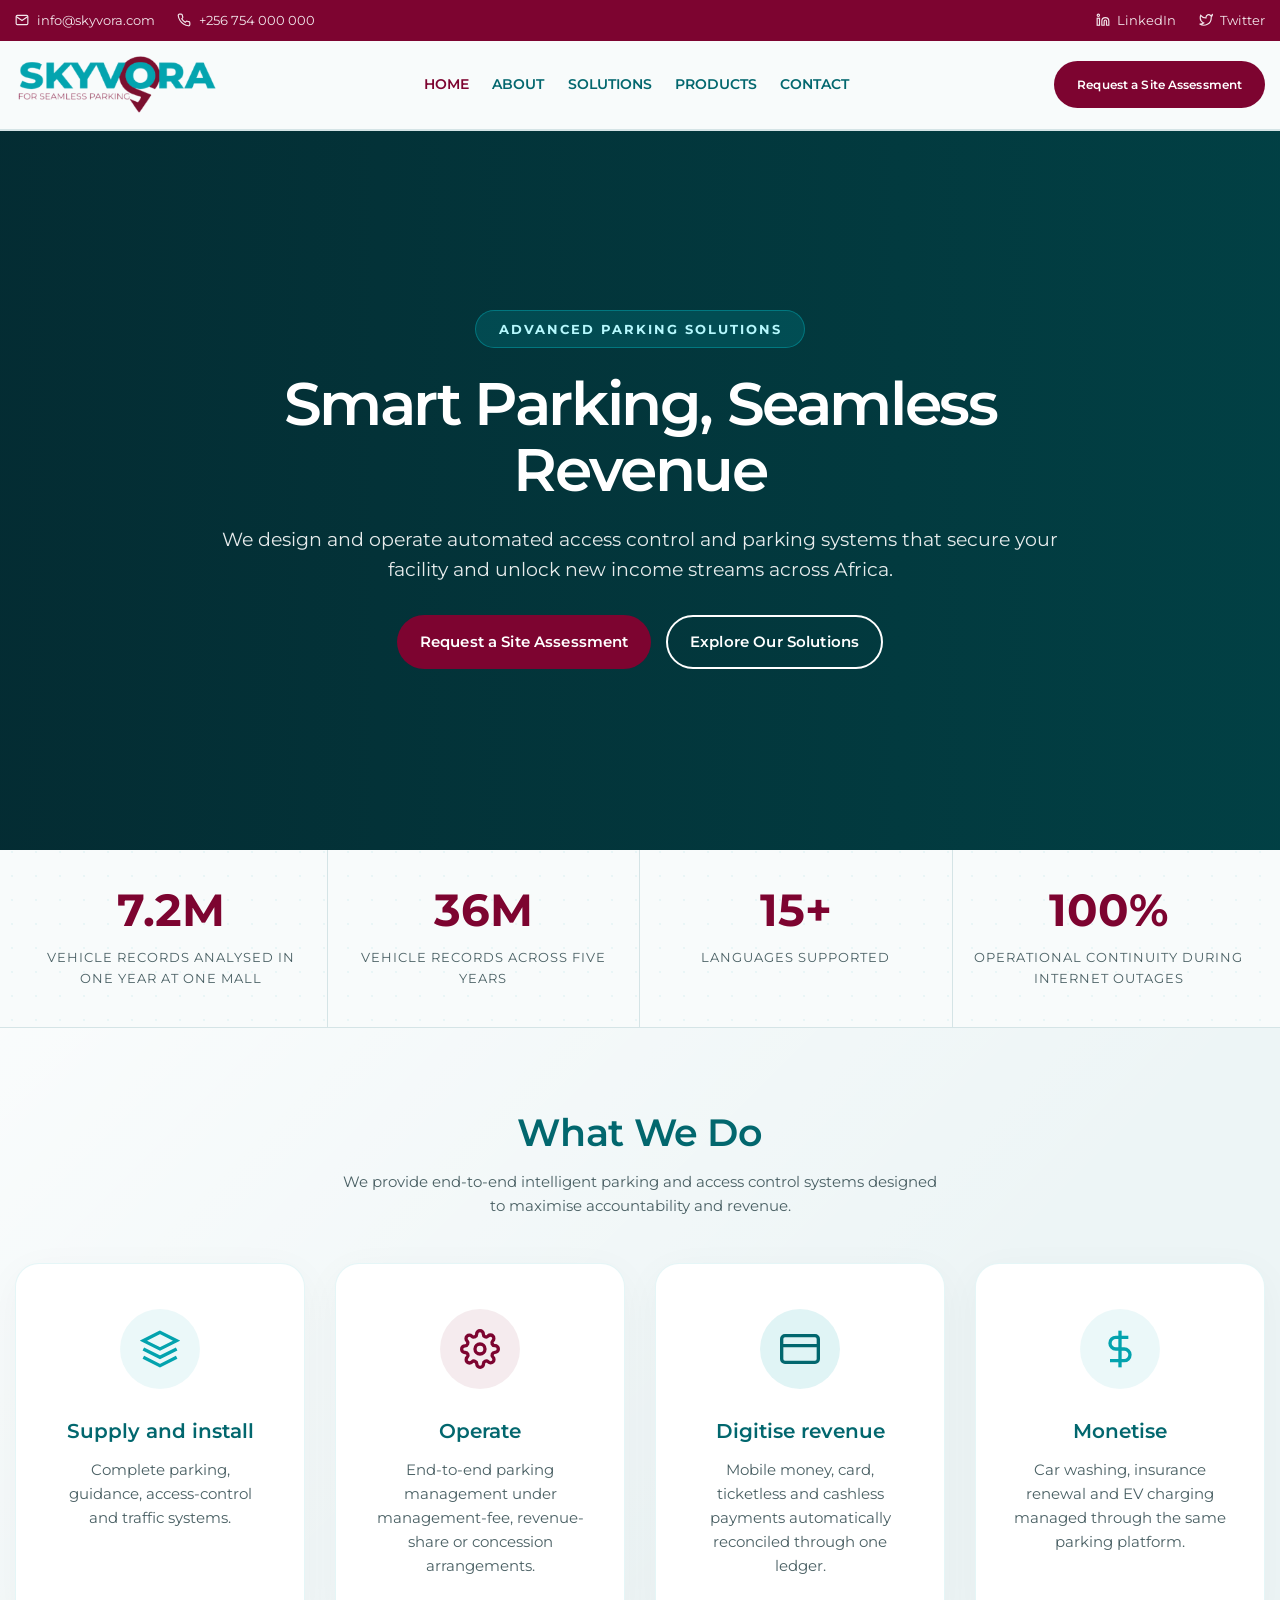
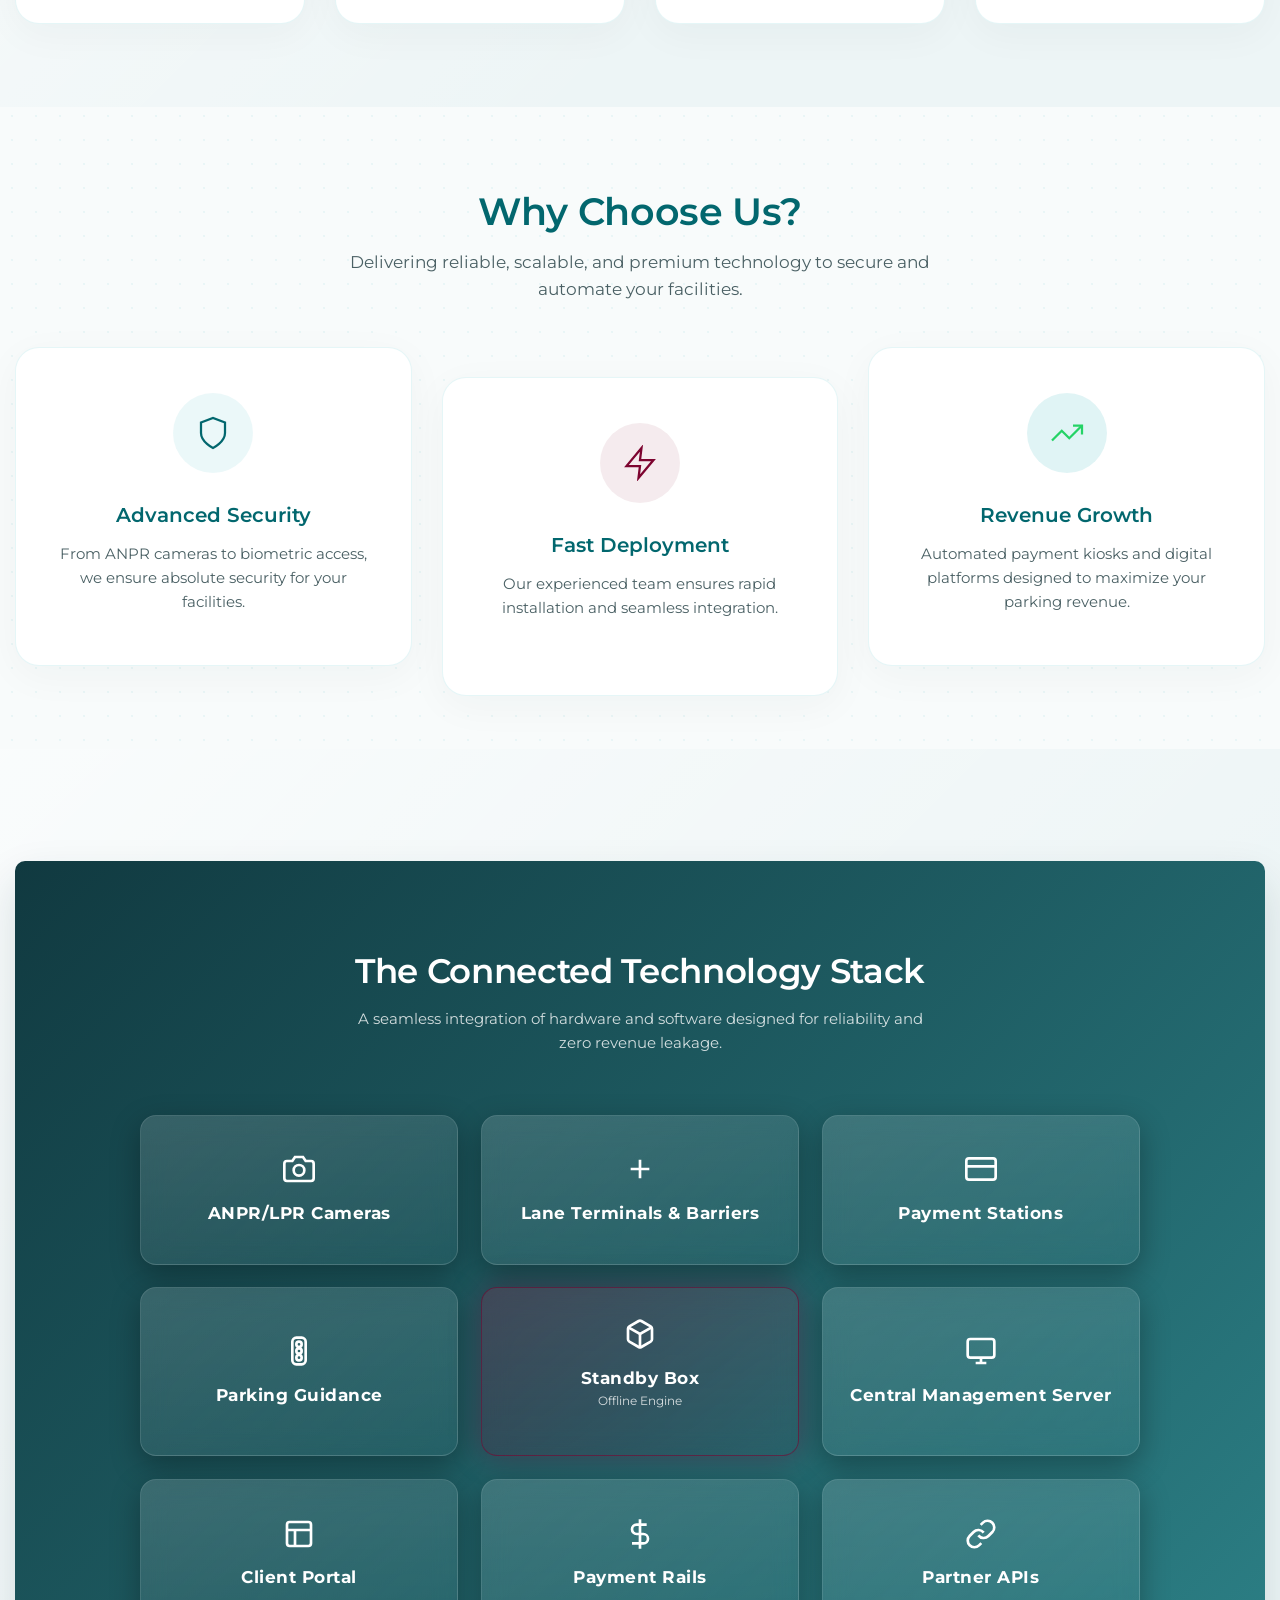
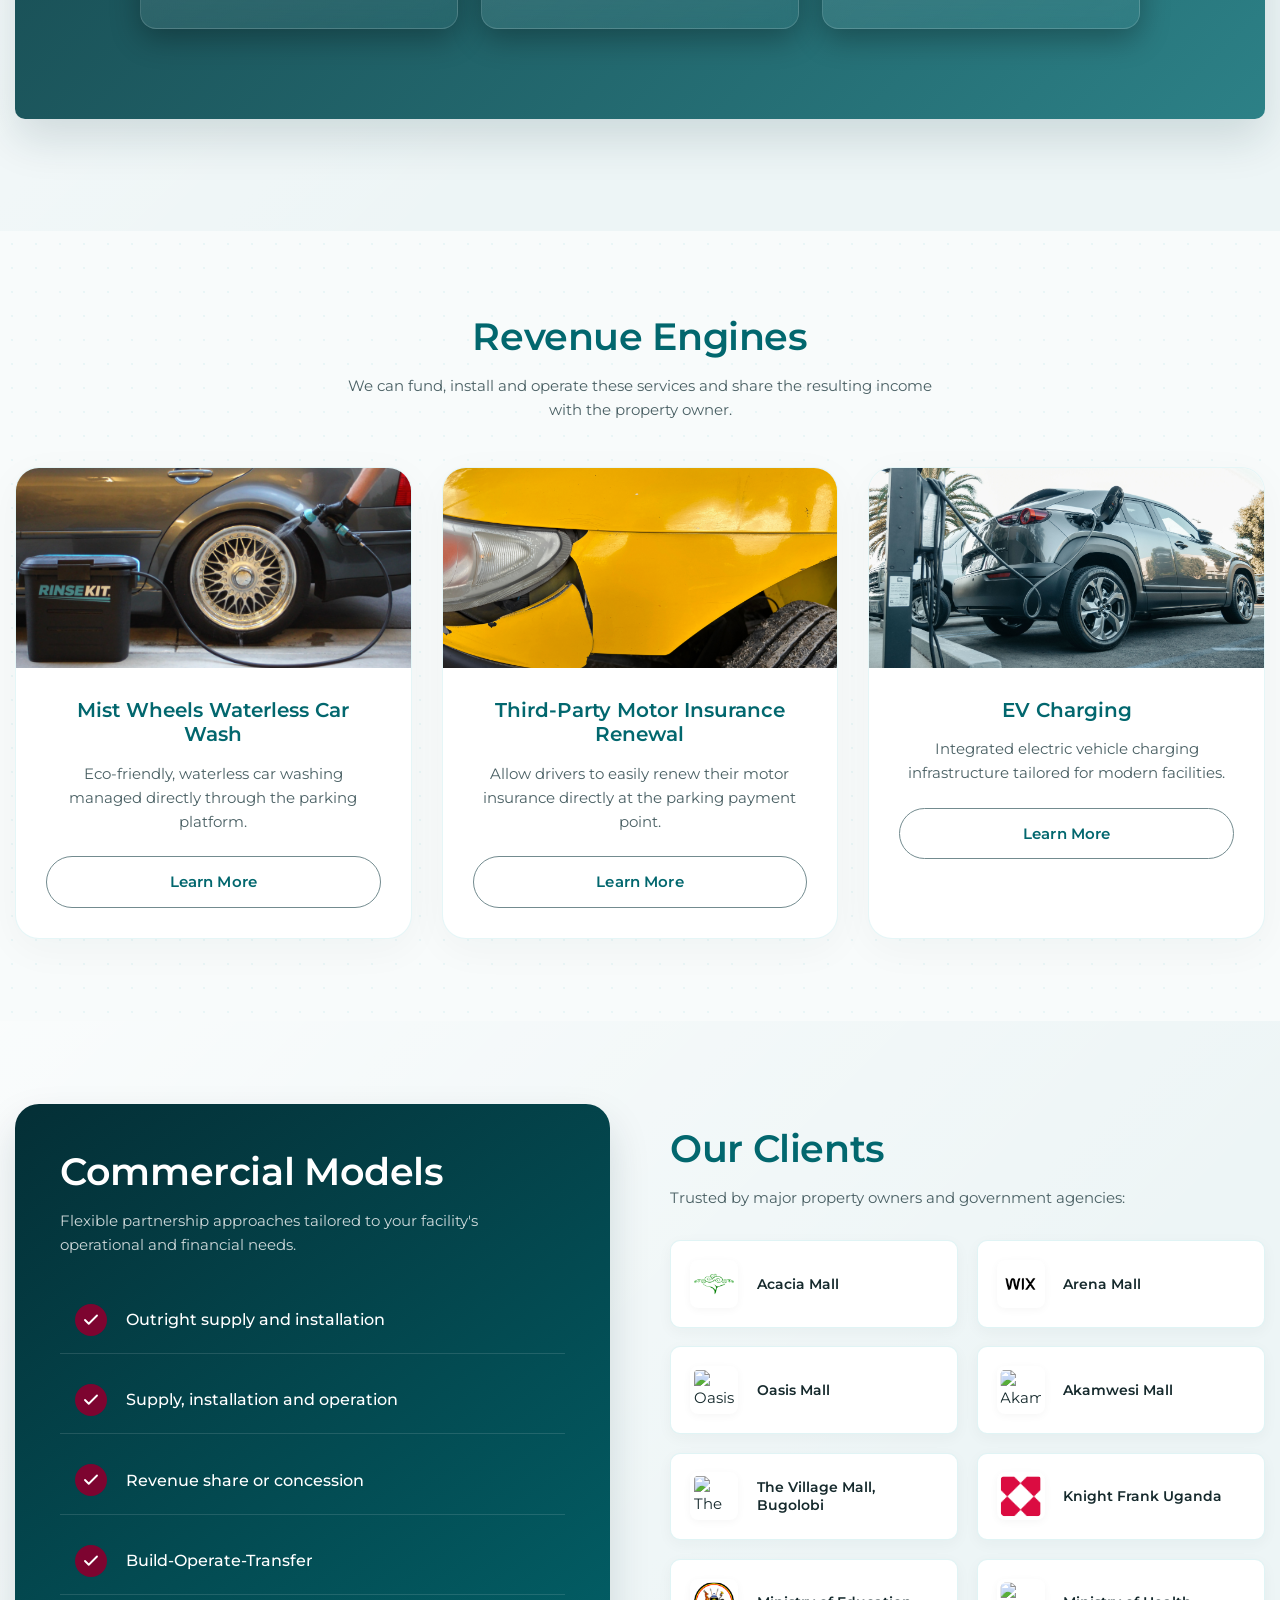
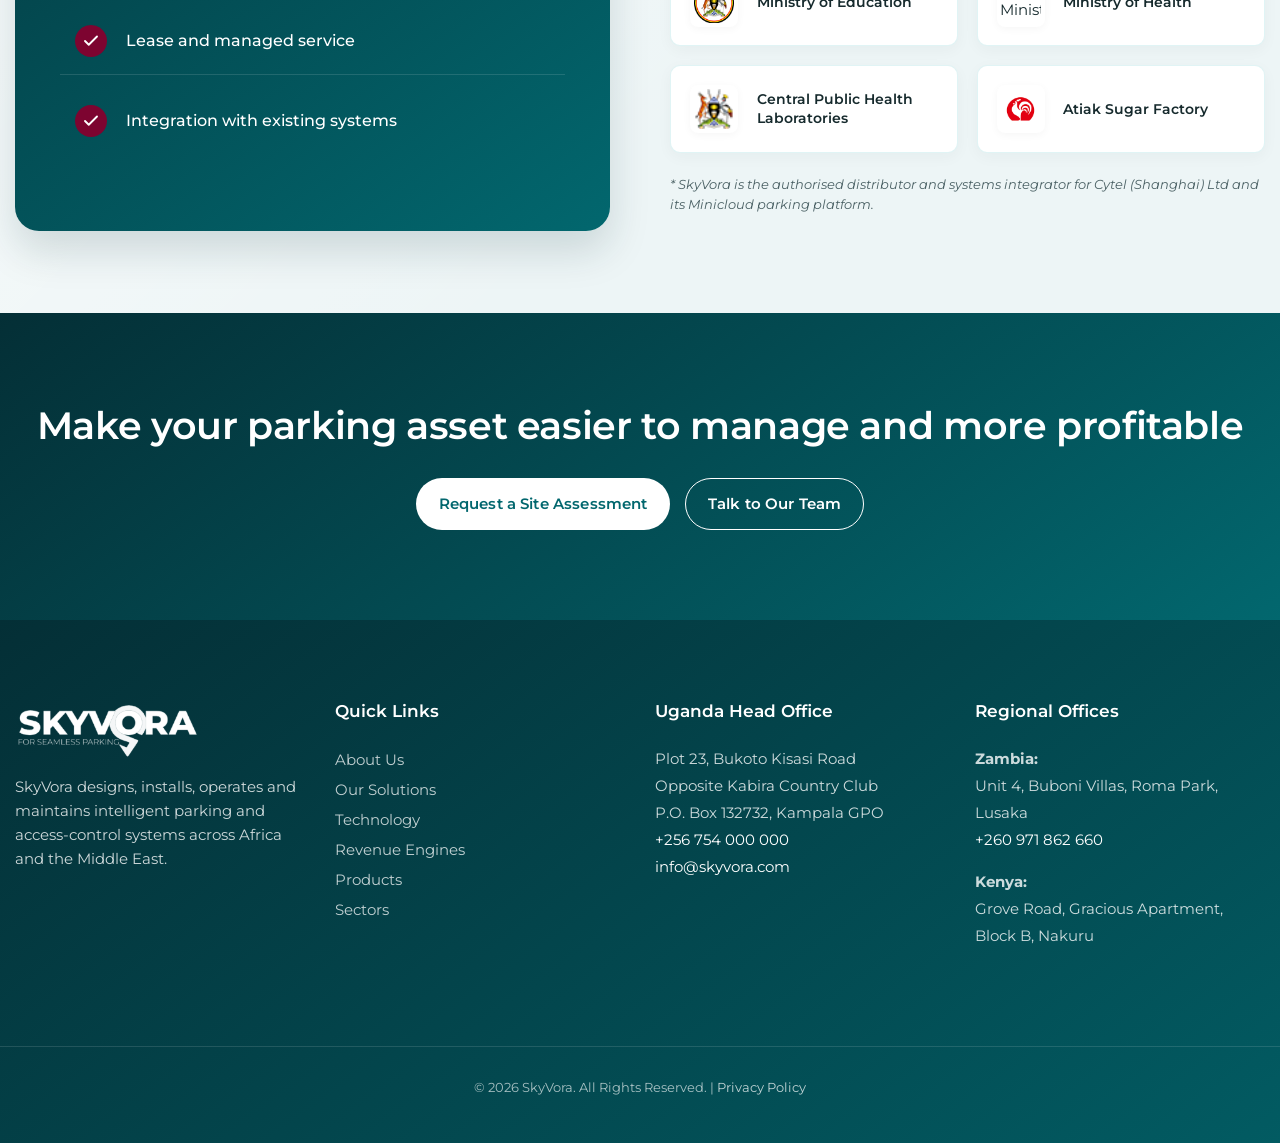
==== index.html @ 36e94102 "Update SkyVora logo and favicon with integrated pin design" ====
<!DOCTYPE html>
<html lang="en">
<head>
    <meta charset="UTF-8">
    <meta name="viewport" content="width=device-width, initial-scale=1.0">
    <title>SkyVora | Intelligent Parking Systems Africa</title>
    <meta name="description" content="Intelligent, AI-driven parking management built for local operating conditions. Ticketless entry, offline-resilient operations, and cashless payments.">
    <link rel="icon" type="image/png" href="assets/images/favicon.png?v=2">
    <link rel="icon" type="image/svg+xml" href="favicon.svg?v=2">
    <!-- Open Graph -->
    <meta property="og:title" content="SkyVora | Intelligent Parking Systems Africa">
    <meta property="og:description" content="Intelligent, AI-driven parking management built for local operating conditions. Ticketless entry, offline-resilient operations, and cashless payments.">
    <meta property="og:type" content="website">
    <meta property="og:url" content="https://www.skyvora.com/">
    
    <!-- Structured Data -->
    <script type="application/ld+json">
    {
      "@context": "https://schema.org",
      "@type": "Organization",
      "name": "SkyVora",
      "url": "https://www.skyvora.com/",
      "logo": "https://www.skyvora.com/assets/images/logo.png?v=2",
      "contactPoint": {
        "@type": "ContactPoint",
        "telephone": "+256-754-000-000",
        "contactType": "customer service"
      }
    }
    </script>
    <link rel="stylesheet" href="assets/css/styles.css?v=3.0">
    <style>
    /* Specific Page Styles will go here if needed */
    
.hero { position: relative; padding: 8rem 0; min-height: 80vh; display: flex; align-items: center; background-size: cover; background-position: center; }
.hero::before { content: ''; position: absolute; top:0; left:0; right:0; bottom:0; background: linear-gradient(90deg, rgba(4,47,54,0.94) 0%, rgba(2,103,110,0.62) 100%); z-index: 1; }
.hero-content { position: relative; z-index: 2; color: white; max-width: 900px; margin: 0 auto; text-align: center; }
.hero-content h1 { color: white; margin-bottom: 1.5rem; font-size: clamp(2.5rem, 5vw, 4rem); line-height: 1.1; }
.hero-content p { font-size: 1.25rem; margin-bottom: 2rem; color: rgba(255,255,255,0.9); }
.hero-labels { display: flex; flex-wrap: wrap; justify-content: center; gap: 1.5rem 2.5rem; margin-bottom: 3rem; max-width: 900px; margin-left: auto; margin-right: auto; }
.hero-label { font-size: 1.05rem; font-weight: 500; display: inline-flex; align-items: center; gap: 0.75rem; color: rgba(255,255,255,0.95); }
.hero-label svg { width: 18px; height: 18px; color: #5ef2fc; flex-shrink: 0; }
.hero-buttons { display: flex; justify-content: center; gap: 1rem; flex-wrap: wrap; }
.hero-kicker { display: inline-block; padding: 0.5rem 1.5rem; background: rgba(3,163,174,0.2); border: 1px solid rgba(3,163,174,0.5); border-radius: 50px; color: #b5f8fd; font-weight: 700; letter-spacing: 2px; text-transform: uppercase; margin-bottom: 1.5rem; font-size: 0.875rem; }
.btn-outline-white { border: 2px solid white; color: white; }
.btn-outline-white:hover { background: white; color: var(--color-primary); }

.stat-card { text-align: center; padding: 2.5rem 1rem; border-right: 1px solid var(--color-border); }
.stat-card:last-child { border-right: none; }
.stat-num { font-size: clamp(2rem, 4vw, 3rem); font-weight: 700; color: var(--color-accent); line-height: 1; margin-bottom: 1rem; }
.stat-label { font-size: 0.875rem; text-transform: uppercase; letter-spacing: 1px; color: var(--color-text-light); }
@media (max-width: 1023px) {
    .stat-card:nth-child(2) { border-right: none; }
    .stat-card:nth-child(1), .stat-card:nth-child(2) { border-bottom: 1px solid var(--color-border); }
}
@media (max-width: 767px) {
    .stat-card { border-right: none !important; border-bottom: 1px solid var(--color-border); }
    .stat-card:last-child { border-bottom: none; }
}

.feature-card { padding: 3rem 2.5rem; background: white; border-radius: 24px; box-shadow: 0 10px 40px rgba(4,47,54,0.04); border: 1px solid rgba(3,163,174,0.1); transition: all 0.4s cubic-bezier(0.165, 0.84, 0.44, 1); height: 100%; display: flex; flex-direction: column; align-items: center; text-align: center; }
.feature-card:hover { transform: translateY(-8px); box-shadow: 0 20px 40px rgba(4,47,54,0.09); border-color: rgba(3,163,174,0.35); }
.feature-card .card-icon { width: 80px; height: 80px; border-radius: 50%; display: flex; align-items: center; justify-content: center; margin-bottom: 2rem; background: rgba(3,163,174,0.08); color: var(--color-brand); transition: var(--transition); }
.feature-card:hover .card-icon { transform: scale(1.1); }
.feature-card:nth-child(2) .card-icon { background: rgba(125, 4, 48, 0.08); color: var(--color-accent); }
.feature-card:nth-child(3) .card-icon { background: rgba(3, 163, 174, 0.12); color: var(--color-primary); }
.feature-card h3 { margin-bottom: 1rem; font-size: 1.35rem; color: var(--color-primary); }
.feature-card p { flex-grow: 1; margin-bottom: 0; color: var(--color-text-light); line-height: 1.6; }

.list-check { list-style: none; padding: 0; display: grid; gap: 1rem; }
@media (min-width: 768px) { .list-check { grid-template-columns: 1fr 1fr; } }
.list-check li { display: flex; align-items: flex-start; gap: 0.75rem; }
.list-check li::before { content: '✓'; color: white; background: var(--color-accent); width: 24px; height: 24px; border-radius: 50%; display: inline-flex; align-items: center; justify-content: center; font-size: 0.875rem; font-weight: bold; flex-shrink: 0; margin-top: 2px; }

.tech-diagram { background: url('assets/images/hero_new.jpg') center/cover fixed no-repeat; color: white; padding: 6rem 2rem; border-radius: var(--radius); margin: 2rem 0; text-align: center; box-shadow: var(--shadow-hover); position: relative; overflow: hidden; }
.tech-diagram::before { content: ''; position: absolute; inset: 0; background: linear-gradient(135deg, rgba(4, 47, 54, 0.95) 0%, rgba(2, 103, 110, 0.82) 100%); z-index: 0; }
.tech-diagram > * { position: relative; z-index: 1; }
.tech-diagram h2 { color: white; margin-bottom: 1rem; font-size: 2.25rem; }
.tech-grid { display: grid; grid-template-columns: repeat(auto-fit, minmax(260px, 1fr)); gap: 1.5rem; margin: 4rem auto 0; max-width: 1000px; }
@media (min-width: 900px) { .tech-grid { grid-template-columns: repeat(3, 1fr); } }
.tech-node { background: linear-gradient(145deg, rgba(255,255,255,0.1), rgba(255,255,255,0.03)); padding: 2rem 1.5rem; border-radius: 16px; border: 1px solid rgba(255,255,255,0.15); backdrop-filter: blur(12px); box-shadow: 0 10px 30px rgba(0,0,0,0.3); transition: all 0.4s cubic-bezier(0.165, 0.84, 0.44, 1); display: flex; flex-direction: column; align-items: center; justify-content: center; min-height: 150px; color: white; position: relative; overflow: hidden; }
.tech-node::after { content: ''; position: absolute; top: 0; left: 0; width: 100%; height: 100%; background: linear-gradient(180deg, rgba(255,255,255,0.05) 0%, transparent 100%); pointer-events: none; }
.tech-node > div { color: white !important; margin-bottom: 1rem; }
.tech-node strong { font-size: 1.1rem; letter-spacing: 0.5px; }
.tech-node:hover { background: linear-gradient(145deg, rgba(255,255,255,0.15), rgba(255,255,255,0.05)); border-color: rgba(255,255,255,0.3); transform: translateY(-8px); box-shadow: 0 20px 40px rgba(0,0,0,0.4); }

.client-list { display: grid; grid-template-columns: 1fr; gap: 1rem; list-style: none; padding: 0; color: var(--color-text-light); }
@media (min-width: 640px) { .client-list { grid-template-columns: 1fr 1fr; } }
.client-list li { padding: 0.75rem 1rem; background: var(--color-bg-light); border-radius: var(--radius); border-left: 3px solid var(--color-border); }
.client-list li:hover { border-left-color: var(--color-accent); background: white; box-shadow: var(--shadow); }

    </style>
</head>
<body>
    <a href="#main-content" class="skip-link">Skip to main content</a>
    
    <!-- Top Bar -->
    <div class="top-bar">
        <div class="container top-bar-inner">
            <div class="top-bar-left">
                <a href="mailto:info@skyvora.com" style="display:inline-flex; align-items:center; gap:0.5rem;"><svg width="14" height="14" viewBox="0 0 24 24" fill="none" stroke="currentColor" stroke-width="2"><path d="M4 4h16c1.1 0 2 .9 2 2v12c0 1.1-.9 2-2 2H4c-1.1 0-2-.9-2-2V6c0-1.1.9-2 2-2z"></path><polyline points="22,6 12,13 2,6"></polyline></svg> info@skyvora.com</a>
                <a href="tel:+256754000000" style="display:inline-flex; align-items:center; gap:0.5rem;"><svg width="14" height="14" viewBox="0 0 24 24" fill="none" stroke="currentColor" stroke-width="2"><path d="M22 16.92v3a2 2 0 0 1-2.18 2 19.79 19.79 0 0 1-8.63-3.07 19.5 19.5 0 0 1-6-6 19.79 19.79 0 0 1-3.07-8.67A2 2 0 0 1 4.11 2h3a2 2 0 0 1 2 1.72 12.84 12.84 0 0 0 .7 2.81 2 2 0 0 1-.45 2.11L8.09 9.91a16 16 0 0 0 6 6l1.27-1.27a2 2 0 0 1 2.11-.45 12.84 12.84 0 0 0 2.81.7A2 2 0 0 1 22 16.92z"></path></svg> +256 754 000 000</a>
            </div>
            <div class="top-bar-right">
                <a href="#" aria-label="LinkedIn" style="display:inline-flex; align-items:center; gap:0.5rem;"><svg width="14" height="14" viewBox="0 0 24 24" fill="none" stroke="currentColor" stroke-width="2"><path d="M16 8a6 6 0 0 1 6 6v7h-4v-7a2 2 0 0 0-2-2 2 2 0 0 0-2 2v7h-4v-7a6 6 0 0 1 6-6z"></path><rect x="2" y="9" width="4" height="12"></rect><circle cx="4" cy="4" r="2"></circle></svg> LinkedIn</a>
                <a href="#" aria-label="Twitter" style="display:inline-flex; align-items:center; gap:0.5rem;"><svg width="14" height="14" viewBox="0 0 24 24" fill="none" stroke="currentColor" stroke-width="2"><path d="M23 3a10.9 10.9 0 0 1-3.14 1.53 4.48 4.48 0 0 0-7.86 3v1A10.66 10.66 0 0 1 3 4s-4 9 5 13a11.64 11.64 0 0 1-7 2c9 5 20 0 20-11.5a4.5 4.5 0 0 0-.08-.83A7.72 7.72 0 0 0 23 3z"></path></svg> Twitter</a>
            </div>
        </div>
    </div>

    <!-- Main Header -->
    <header class="main-header" id="header">
        <div class="container header-inner">
            <a href="index.html" class="logo-wrap" aria-label="SkyVora Home">
                <img src="assets/images/logo.png?v=2" alt="SkyVora Logo" class="header-logo">
            </a>
            
            <button class="hamburger" id="mobile-menu-btn" aria-expanded="false" aria-controls="main-nav" aria-label="Toggle navigation">
                <span></span>
                <span></span>
                <span></span>
            </button>

            <nav class="main-nav" id="main-nav">
                <ul>
                    <li><a href="index.html" class="active">Home</a></li>
                    <li><a href="about.html" class="">About</a></li>
                    <li class="has-dropdown">
                        <a href="solutions.html" class="">Solutions</a>
                        <ul class="dropdown">
                            <li><a href="technology.html" class="">Technology</a></li>
                            <li><a href="revenue-engines.html" class="">Revenue Engines</a></li>
                            <li><a href="sectors.html" class="">Sectors</a></li>
                        </ul>
                    </li>
                    <li><a href="products.html" class="">Products</a></li>
                    <li><a href="contact.html" class="">Contact</a></li>
                </ul>
            </nav>
            <div class="header-action">
                <a href="contact.html" class="btn btn-primary">Request a Site Assessment</a>
            </div>
        </div>
    </header>

    <main id="main-content">

    <!-- Hero Section -->
    <section class="hero" style="background-color: black;">
        <div class="video-background">
            <iframe src="https://www.youtube.com/embed/Q0pPDqfedbs?autoplay=1&mute=1&loop=1&playlist=Q0pPDqfedbs&controls=0&showinfo=0&autohide=1" frameborder="0" allow="autoplay; fullscreen" allowfullscreen></iframe>
        </div>
        <div class="container hero-content">
            <span class="hero-kicker">Advanced Parking Solutions</span>
            <h1>Smart Parking, Seamless Revenue</h1>
            <p>We design and operate automated access control and parking systems that secure your facility and unlock new income streams across Africa.</p>

            <div class="hero-buttons">
                <a href="contact.html" class="btn btn-primary">Request a Site Assessment</a>
                <a href="solutions.html" class="btn btn-outline-white">Explore Our Solutions</a>
            </div>
        </div>
    </section>

    <!-- Performance Figures -->
    <section class="section border-bottom" style="border-bottom: 1px solid var(--color-border); padding: 0;">
        <div class="container">
            <div class="grid grid-4" style="gap: 0;">
                <div class="stat-card reveal-on-scroll delay-100">
                    <div class="stat-num" data-count="7.2" data-suffix="M">0</div>
                    <div class="stat-label">Vehicle records analysed in one year at one mall</div>
                </div>
                <div class="stat-card reveal-on-scroll delay-200">
                    <div class="stat-num" data-count="36" data-suffix="M">0</div>
                    <div class="stat-label">Vehicle records across five years</div>
                </div>
                <div class="stat-card reveal-on-scroll delay-300">
                    <div class="stat-num" data-count="15" data-suffix="+">0</div>
                    <div class="stat-label">Languages Supported</div>
                </div>
                <div class="stat-card reveal-on-scroll delay-400">
                    <div class="stat-num" data-count="100" data-suffix="%">0</div>
                    <div class="stat-label">Operational continuity during internet outages</div>
                </div>
            </div>
        </div>
    </section>

    <!-- What We Do -->
    <section class="section bg-light">
        <div class="container">
            <div class="reveal-on-scroll" style="text-align: center; margin-bottom: 3rem;">
                <h2>What We Do</h2>
                <p style="max-width: 600px; margin: 0 auto; color: var(--color-text-light);">We provide end-to-end intelligent parking and access control systems designed to maximise accountability and revenue.</p>
            </div>
            <div class="grid grid-4">
                <div class="feature-card reveal-on-scroll delay-100">
                    <div class="card-icon">
                        <svg width="40" height="40" viewBox="0 0 24 24" fill="none" stroke="currentColor" stroke-width="2"><path d="M12 2L2 7l10 5 10-5-10-5zM2 17l10 5 10-5M2 12l10 5 10-5"/></svg>
                    </div>
                    <h3>Supply and install</h3>
                    <p>Complete parking, guidance, access-control and traffic systems.</p>
                </div>
                <div class="feature-card reveal-on-scroll delay-200">
                    <div class="card-icon">
                        <svg width="40" height="40" viewBox="0 0 24 24" fill="none" stroke="currentColor" stroke-width="2"><circle cx="12" cy="12" r="3"></circle><path d="M19.4 15a1.65 1.65 0 0 0 .33 1.82l.06.06a2 2 0 0 1 0 2.83 2 2 0 0 1-2.83 0l-.06-.06a1.65 1.65 0 0 0-1.82-.33 1.65 1.65 0 0 0-1 1.51V21a2 2 0 0 1-2 2 2 2 0 0 1-2-2v-.09A1.65 1.65 0 0 0 9 19.4a1.65 1.65 0 0 0-1.82.33l-.06.06a2 2 0 0 1-2.83 0 2 2 0 0 1 0-2.83l.06-.06a1.65 1.65 0 0 0 .33-1.82 1.65 1.65 0 0 0-1.51-1H3a2 2 0 0 1-2-2 2 2 0 0 1 2-2h.09A1.65 1.65 0 0 0 4.6 9a1.65 1.65 0 0 0-.33-1.82l-.06-.06a2 2 0 0 1 0-2.83 2 2 0 0 1 2.83 0l.06.06a1.65 1.65 0 0 0 1.82.33H9a1.65 1.65 0 0 0 1-1.51V3a2 2 0 0 1 2-2 2 2 0 0 1 2 2v.09a1.65 1.65 0 0 0 1 1.51 1.65 1.65 0 0 0 1.82-.33l.06-.06a2 2 0 0 1 2.83 0 2 2 0 0 1 0 2.83l-.06.06a1.65 1.65 0 0 0-.33 1.82V9a1.65 1.65 0 0 0 1.51 1H21a2 2 0 0 1 2 2 2 2 0 0 1-2 2h-.09a1.65 1.65 0 0 0-1.51 1z"></path></svg>
                    </div>
                    <h3>Operate</h3>
                    <p>End-to-end parking management under management-fee, revenue-share or concession arrangements.</p>
                </div>
                <div class="feature-card reveal-on-scroll delay-300">
                    <div class="card-icon">
                        <svg width="40" height="40" viewBox="0 0 24 24" fill="none" stroke="currentColor" stroke-width="2"><rect x="1" y="4" width="22" height="16" rx="2" ry="2"></rect><line x1="1" y1="10" x2="23" y2="10"></line></svg>
                    </div>
                    <h3>Digitise revenue</h3>
                    <p>Mobile money, card, ticketless and cashless payments automatically reconciled through one ledger.</p>
                </div>
                <div class="feature-card reveal-on-scroll delay-400">
                    <div class="card-icon">
                        <svg width="40" height="40" viewBox="0 0 24 24" fill="none" stroke="currentColor" stroke-width="2"><line x1="12" y1="1" x2="12" y2="23"></line><path d="M17 5H9.5a3.5 3.5 0 0 0 0 7h5a3.5 3.5 0 0 1 0 7H6"></path></svg>
                    </div>
                    <h3>Monetise</h3>
                    <p>Car washing, insurance renewal and EV charging managed through the same parking platform.</p>
                </div>
            </div>
        </div>
    </section>

    <!-- Why Choose Us -->
    <section class="section">
        <div class="container">
            <div class="reveal-on-scroll" style="text-align: center; margin-bottom: 3rem;">
                <h2 style="font-size: 2.5rem; margin-bottom: 1rem;">Why Choose Us?</h2>
                <p style="font-size: 1.1rem; color: var(--color-text-light); max-width: 600px; margin: 0 auto;">Delivering reliable, scalable, and premium technology to secure and automate your facilities.</p>
            </div>
            <div class="grid grid-3">
                <div class="feature-card reveal-on-scroll delay-100">
                    <div class="card-icon">
                        <svg width="36" height="36" viewBox="0 0 24 24" fill="none" stroke="var(--color-primary)" stroke-width="1.5"><path d="M12 22s8-4 8-10V5l-8-3-8 3v7c0 6 8 10 8 10z"></path></svg>
                    </div>
                    <h3>Advanced Security</h3>
                    <p>From ANPR cameras to biometric access, we ensure absolute security for your facilities.</p>
                </div>
                <div class="feature-card reveal-on-scroll delay-200" style="margin-top: 2rem;">
                    <div class="card-icon">
                        <svg width="36" height="36" viewBox="0 0 24 24" fill="none" stroke="var(--color-accent)" stroke-width="1.5"><polygon points="13 2 3 14 12 14 11 22 21 10 12 10 13 2"></polygon></svg>
                    </div>
                    <h3>Fast Deployment</h3>
                    <p>Our experienced team ensures rapid installation and seamless integration.</p>
                </div>
                <div class="feature-card reveal-on-scroll delay-300">
                    <div class="card-icon">
                        <svg width="36" height="36" viewBox="0 0 24 24" fill="none" stroke="#25D366" stroke-width="1.5"><polyline points="22 7 13.5 15.5 8.5 10.5 2 17"></polyline><polyline points="16 7 22 7 22 13"></polyline></svg>
                    </div>
                    <h3>Revenue Growth</h3>
                    <p>Automated payment kiosks and digital platforms designed to maximize your parking revenue.</p>
                </div>
            </div>
        </div>
    </section>

    <!-- Technology Diagram -->
    <section class="section bg-light">
        <div class="container">
            <div class="tech-diagram">
                <h2>The Connected Technology Stack</h2>
                <p style="color: rgba(255,255,255,0.8); max-width: 600px; margin: 0 auto;">A seamless integration of hardware and software designed for reliability and zero revenue leakage.</p>
                
                <div class="tech-grid">
                    <div class="tech-node">
                        <div style="margin-bottom: 0.5rem; color: var(--color-tech);">
                            <svg width="32" height="32" viewBox="0 0 24 24" fill="none" stroke="currentColor" stroke-width="2"><path d="M23 19a2 2 0 0 1-2 2H3a2 2 0 0 1-2-2V8a2 2 0 0 1 2-2h4l2-3h6l2 3h4a2 2 0 0 1 2 2z"></path><circle cx="12" cy="13" r="4"></circle></svg>
                        </div>
                        <strong>ANPR/LPR Cameras</strong>
                    </div>
                    <div class="tech-node">
                        <div style="margin-bottom: 0.5rem; color: var(--color-tech);">
                            <svg width="32" height="32" viewBox="0 0 24 24" fill="none" stroke="currentColor" stroke-width="2"><line x1="5" y1="12" x2="19" y2="12"></line><line x1="12" y1="5" x2="12" y2="19"></line></svg>
                        </div>
                        <strong>Lane Terminals & Barriers</strong>
                    </div>
                    <div class="tech-node">
                        <div style="margin-bottom: 0.5rem; color: var(--color-tech);">
                            <svg width="32" height="32" viewBox="0 0 24 24" fill="none" stroke="currentColor" stroke-width="2"><rect x="1" y="4" width="22" height="16" rx="2" ry="2"></rect><line x1="1" y1="10" x2="23" y2="10"></line></svg>
                        </div>
                        <strong>Payment Stations</strong>
                    </div>
                    <div class="tech-node">
                        <div style="margin-bottom: 0.5rem; color: var(--color-tech);">
                            <svg width="32" height="32" viewBox="0 0 24 24" fill="none" stroke="currentColor" stroke-width="2"><rect x="7" y="2" width="10" height="20" rx="3"></rect><circle cx="12" cy="7" r="2"></circle><circle cx="12" cy="12" r="2"></circle><circle cx="12" cy="17" r="2"></circle></svg>
                        </div>
                        <strong>Parking Guidance</strong>
                    </div>
                    <div class="tech-node" style="border-color: rgba(125, 4, 48, 0.55); background: linear-gradient(145deg, rgba(125, 4, 48, 0.28), rgba(125, 4, 48, 0.06)); box-shadow: 0 0 30px rgba(125, 4, 48, 0.35);">
                        <div style="margin-bottom: 0.5rem; color: var(--color-accent);">
                            <svg width="32" height="32" viewBox="0 0 24 24" fill="none" stroke="currentColor" stroke-width="2"><path d="M21 16V8a2 2 0 0 0-1-1.73l-7-4a2 2 0 0 0-2 0l-7 4A2 2 0 0 0 3 8v8a2 2 0 0 0 1 1.73l7 4a2 2 0 0 0 2 0l7-4A2 2 0 0 0 21 16z"></path><polyline points="3.27 6.96 12 12.01 20.73 6.96"></polyline><line x1="12" y1="22.08" x2="12" y2="12"></line></svg>
                        </div>
                        <strong>Standby Box</strong>
                        <div style="font-size: 0.8rem; opacity: 0.8;">Offline Engine</div>
                    </div>
                    <div class="tech-node">
                        <div style="margin-bottom: 0.5rem; color: var(--color-tech);">
                            <svg width="32" height="32" viewBox="0 0 24 24" fill="none" stroke="currentColor" stroke-width="2"><rect x="2" y="3" width="20" height="14" rx="2" ry="2"></rect><line x1="8" y1="21" x2="16" y2="21"></line><line x1="12" y1="17" x2="12" y2="21"></line></svg>
                        </div>
                        <strong>Central Management Server</strong>
                    </div>
                    <div class="tech-node">
                        <div style="margin-bottom: 0.5rem; color: var(--color-tech);">
                            <svg width="32" height="32" viewBox="0 0 24 24" fill="none" stroke="currentColor" stroke-width="2"><rect x="3" y="3" width="18" height="18" rx="2" ry="2"></rect><line x1="3" y1="9" x2="21" y2="9"></line><line x1="9" y1="21" x2="9" y2="9"></line></svg>
                        </div>
                        <strong>Client Portal</strong>
                    </div>
                    <div class="tech-node">
                        <div style="margin-bottom: 0.5rem; color: var(--color-tech);">
                            <svg width="32" height="32" viewBox="0 0 24 24" fill="none" stroke="currentColor" stroke-width="2"><line x1="12" y1="1" x2="12" y2="23"></line><path d="M17 5H9.5a3.5 3.5 0 0 0 0 7h5a3.5 3.5 0 0 1 0 7H6"></path></svg>
                        </div>
                        <strong>Payment Rails</strong>
                    </div>
                    <div class="tech-node">
                        <div style="margin-bottom: 0.5rem; color: var(--color-tech);">
                            <svg width="32" height="32" viewBox="0 0 24 24" fill="none" stroke="currentColor" stroke-width="2"><path d="M10 13a5 5 0 0 0 7.54.54l3-3a5 5 0 0 0-7.07-7.07l-1.72 1.71"></path><path d="M14 11a5 5 0 0 0-7.54-.54l-3 3a5 5 0 0 0 7.07 7.07l1.71-1.71"></path></svg>
                        </div>
                        <strong>Partner APIs</strong>
                    </div>
                </div>
            </div>
        </div>
    </section>

    <!-- Revenue Engines -->
    <section class="section">
        <div class="container">
            <div class="reveal-on-scroll" style="text-align: center; margin-bottom: 3rem;">
                <h2>Revenue Engines</h2>
                <p style="color: var(--color-text-light); max-width: 600px; margin: 0 auto;">We can fund, install and operate these services and share the resulting income with the property owner.</p>
            </div>
            <div class="grid grid-3">
                <div class="feature-card reveal-on-scroll delay-100" style="padding: 0; overflow: hidden;">
                    <img src="assets/images/kiosk.jpg" alt="Mist Wheels" style="height: 200px; width: 100%; object-fit: cover;">
                    <div style="padding: 2rem;">
                        <h3 style="color: var(--color-primary); margin-top: 0;">Mist Wheels Waterless Car Wash</h3>
                        <p>Eco-friendly, waterless car washing managed directly through the parking platform.</p>
                        <a href="revenue-engines.html" class="btn btn-secondary" style="margin-top: 1.5rem; width: 100%;">Learn More</a>
                    </div>
                </div>
                <div class="feature-card reveal-on-scroll delay-200" style="padding: 0; overflow: hidden;">
                    <img src="assets/images/insurance.jpg" alt="Third-Party Insurance" style="height: 200px; width: 100%; object-fit: cover;">
                    <div style="padding: 2rem;">
                        <h3 style="color: var(--color-primary); margin-top: 0;">Third-Party Motor Insurance Renewal</h3>
                        <p>Allow drivers to easily renew their motor insurance directly at the parking payment point.</p>
                        <a href="revenue-engines.html" class="btn btn-secondary" style="margin-top: 1.5rem; width: 100%;">Learn More</a>
                    </div>
                </div>
                <div class="feature-card reveal-on-scroll delay-300" style="padding: 0; overflow: hidden;">
                    <img src="assets/images/ev.jpg" alt="EV Charging" style="height: 200px; width: 100%; object-fit: cover;">
                    <div style="padding: 2rem;">
                        <h3 style="color: var(--color-primary); margin-top: 0;">EV Charging</h3>
                        <p>Integrated electric vehicle charging infrastructure tailored for modern facilities.</p>
                        <a href="revenue-engines.html" class="btn btn-secondary" style="margin-top: 1.5rem; width: 100%;">Learn More</a>
                    </div>
                </div>
            </div>
        </div>
    </section>

    <!-- Commercial Models & Clients -->
    <section class="section bg-light">
        <div class="container">
            <div class="grid grid-2" style="gap: 4rem;">
                <div class="models-panel" style="background: linear-gradient(145deg, var(--color-primary-dark) 0%, var(--color-primary) 100%); padding: 3rem; border-radius: 24px; color: white; box-shadow: 0 20px 40px rgba(4,47,54,0.15);">
                    <h2 style="color: white;">Commercial Models</h2>
                    <p style="color: rgba(255,255,255,0.8); margin-bottom: 2rem;">Flexible partnership approaches tailored to your facility's operational and financial needs.</p>
                    <div class="models-grid">
                        <div class="model-item">
                            <div class="model-icon">
                                <svg xmlns="http://www.w3.org/2000/svg" width="18" height="18" viewBox="0 0 24 24" fill="none" stroke="currentColor" stroke-width="2.5" stroke-linecap="round" stroke-linejoin="round"><polyline points="20 6 9 17 4 12"></polyline></svg>
                            </div>
                            <span class="model-text">Outright supply and installation</span>
                        </div>
                        <div class="model-item">
                            <div class="model-icon">
                                <svg xmlns="http://www.w3.org/2000/svg" width="18" height="18" viewBox="0 0 24 24" fill="none" stroke="currentColor" stroke-width="2.5" stroke-linecap="round" stroke-linejoin="round"><polyline points="20 6 9 17 4 12"></polyline></svg>
                            </div>
                            <span class="model-text">Supply, installation and operation</span>
                        </div>
                        <div class="model-item">
                            <div class="model-icon">
                                <svg xmlns="http://www.w3.org/2000/svg" width="18" height="18" viewBox="0 0 24 24" fill="none" stroke="currentColor" stroke-width="2.5" stroke-linecap="round" stroke-linejoin="round"><polyline points="20 6 9 17 4 12"></polyline></svg>
                            </div>
                            <span class="model-text">Revenue share or concession</span>
                        </div>
                        <div class="model-item">
                            <div class="model-icon">
                                <svg xmlns="http://www.w3.org/2000/svg" width="18" height="18" viewBox="0 0 24 24" fill="none" stroke="currentColor" stroke-width="2.5" stroke-linecap="round" stroke-linejoin="round"><polyline points="20 6 9 17 4 12"></polyline></svg>
                            </div>
                            <span class="model-text">Build-Operate-Transfer</span>
                        </div>
                        <div class="model-item">
                            <div class="model-icon">
                                <svg xmlns="http://www.w3.org/2000/svg" width="18" height="18" viewBox="0 0 24 24" fill="none" stroke="currentColor" stroke-width="2.5" stroke-linecap="round" stroke-linejoin="round"><polyline points="20 6 9 17 4 12"></polyline></svg>
                            </div>
                            <span class="model-text">Lease and managed service</span>
                        </div>
                        <div class="model-item">
                            <div class="model-icon">
                                <svg xmlns="http://www.w3.org/2000/svg" width="18" height="18" viewBox="0 0 24 24" fill="none" stroke="currentColor" stroke-width="2.5" stroke-linecap="round" stroke-linejoin="round"><polyline points="20 6 9 17 4 12"></polyline></svg>
                            </div>
                            <span class="model-text">Integration with existing systems</span>
                        </div>
                    </div>
                </div>
                <div style="padding-top: 1.5rem;">
                    <h2>Our Clients</h2>
                    <p style="color: var(--color-text-light); margin-bottom: 2rem;">Trusted by major property owners and government agencies:</p>
                    <div class="client-grid">
                        <div class="client-item">
                            <img src="assets/images/clients/acacia_mall.png" alt="Acacia Mall" class="client-logo">
                            <span class="client-name">Acacia Mall</span>
                        </div>
                        <div class="client-item">
                            <img src="assets/images/clients/arena_mall.png" alt="Arena Mall" class="client-logo">
                            <span class="client-name">Arena Mall</span>
                        </div>
                        <div class="client-item">
                            <img src="https://ui-avatars.com/api/?name=Oasis+Mall&background=e2e8f0&color=182448&bold=true&size=128" alt="Oasis Mall" class="client-logo">
                            <span class="client-name">Oasis Mall</span>
                        </div>
                        <div class="client-item">
                            <img src="https://ui-avatars.com/api/?name=Akamwesi+Mall&background=e2e8f0&color=182448&bold=true&size=128" alt="Akamwesi Mall" class="client-logo">
                            <span class="client-name">Akamwesi Mall</span>
                        </div>
                        <div class="client-item">
                            <img src="https://ui-avatars.com/api/?name=Village+Mall&background=e2e8f0&color=182448&bold=true&size=128" alt="The Village Mall, Bugolobi" class="client-logo">
                            <span class="client-name">The Village Mall, Bugolobi</span>
                        </div>
                        <div class="client-item">
                            <img src="assets/images/clients/knight_frank.png" alt="Knight Frank Uganda" class="client-logo">
                            <span class="client-name">Knight Frank Uganda</span>
                        </div>
                        <div class="client-item">
                            <img src="assets/images/clients/min_education.png" alt="Ministry of Education" class="client-logo">
                            <span class="client-name">Ministry of Education</span>
                        </div>
                        <div class="client-item">
                            <img src="https://ui-avatars.com/api/?name=Ministry+Health&background=e2e8f0&color=182448&bold=true&size=128" alt="Ministry of Health" class="client-logo">
                            <span class="client-name">Ministry of Health</span>
                        </div>
                        <div class="client-item">
                            <img src="assets/images/clients/cphl.png" alt="Central Public Health Laboratories" class="client-logo">
                            <span class="client-name">Central Public Health Laboratories</span>
                        </div>
                        <div class="client-item">
                            <img src="assets/images/clients/atiak.png" alt="Atiak Sugar Factory" class="client-logo">
                            <span class="client-name">Atiak Sugar Factory</span>
                        </div>
                    </div>
                    <p style="font-size: 0.85rem; color: var(--color-text-light); margin-top: 1.5rem; font-style: italic;">* SkyVora is the authorised distributor and systems integrator for Cytel (Shanghai) Ltd and its Minicloud parking platform.</p>
                </div>
            </div>
        </div>
    </section>

    <!-- Final CTA -->
    <section class="section bg-dark" style="text-align: center; padding: 6rem 0;">
        <div class="container">
            <h2 style="margin-bottom: 2rem;">Make your parking asset easier to manage and more profitable</h2>
            <div style="display: flex; gap: 1rem; justify-content: center; flex-wrap: wrap;">
                <a href="contact.html" class="btn btn-primary" style="background: white; color: var(--color-primary);">Request a Site Assessment</a>
                <a href="contact.html" class="btn btn-secondary" style="background: transparent; color: white; border-color: white;">Talk to Our Team</a>
            </div>
        </div>
    </section>

    </main>

    <!-- Footer -->
    <footer>
        <div class="container grid grid-4">
            <div class="footer-col brand-col">
                <img src="assets/images/logo.png?v=2" alt="SkyVora" class="footer-logo">
                <p style="margin-top: 1rem; color: rgba(255,255,255,0.8);">SkyVora designs, installs, operates and maintains intelligent parking and access-control systems across Africa and the Middle East.</p>
            </div>
            <div class="footer-col">
                <h4>Quick Links</h4>
                <ul style="line-height: 2;">
                    <li><a href="about.html">About Us</a></li>
                    <li><a href="solutions.html">Our Solutions</a></li>
                    <li><a href="technology.html">Technology</a></li>
                    <li><a href="revenue-engines.html">Revenue Engines</a></li>
                    <li><a href="products.html">Products</a></li>
                    <li><a href="sectors.html">Sectors</a></li>
                </ul>
            </div>
            <div class="footer-col">
                <h4>Uganda Head Office</h4>
                <address style="font-style: normal; color: rgba(255,255,255,0.8); line-height: 1.8;">
                    Plot 23, Bukoto Kisasi Road<br>
                    Opposite Kabira Country Club<br>
                    P.O. Box 132732, Kampala GPO<br>
                    <a href="tel:+256754000000" style="color: white;">+256 754 000 000</a><br>
                    <a href="mailto:info@skyvora.com" style="color: white;">info@skyvora.com</a>
                </address>
            </div>
            <div class="footer-col">
                <h4>Regional Offices</h4>
                <div style="color: rgba(255,255,255,0.8); line-height: 1.8;">
                    <p><strong>Zambia:</strong><br>Unit 4, Buboni Villas, Roma Park, Lusaka<br>
                    <a href="tel:+260971862660" style="color: white;">+260 971 862 660</a></p>
                    <p style="margin-top: 1rem;"><strong>Kenya:</strong><br>Grove Road, Gracious Apartment, Block B, Nakuru</p>
                </div>
            </div>
        </div>
        <div class="container footer-bottom">
            <p>&copy; 2026 SkyVora. All Rights Reserved. | <a href="privacy.html">Privacy Policy</a></p>
        </div>
    </footer>
    
    <button id="back-to-top" aria-label="Back to top">↑</button>

    <script src="assets/js/main.js?v=2.0"></script>
    
</body>
</html>
---- assets/css/styles.css ----
/* =========================================
   SkyVora - Global Styles
   ========================================= */

@import url('https://fonts.googleapis.com/css2?family=Montserrat:ital,wght@0,400;0,500;0,600;0,700;0,800;1,400&display=swap');

:root {
    --color-brand: #03a3ae;
    --color-primary: #02676e;
    --color-primary-dark: #042f36;
    --color-accent: #7d0430;
    --color-accent-hover: #5e0324;
    --color-tech: #03a3ae;
    --color-text: #162a2d;
    --color-text-light: #4a6064;
    --color-bg: #f8fbfb;
    --color-bg-light: #edf5f6;
    --color-border: #d5e4e6;
    --color-border-ui: #738b8f;
    --color-highlight: #03a3ae;
    
    --font-primary: 'Montserrat', Helvetica, Arial, sans-serif;
    --font-display: 'Montserrat', Helvetica, Arial, sans-serif;
    
    --spacing-xs: 0.5rem;
    --spacing-sm: 1rem;
    --spacing-md: 2rem;
    --spacing-lg: 5.5rem;
    --spacing-xl: 8rem;
    
    --radius: 10px;
    --shadow: 0 12px 30px rgba(4, 47, 54, 0.08);
    --shadow-hover: 0 20px 45px rgba(4, 47, 54, 0.14);
    
    --transition: all 0.3s ease;
}

/* Reset & Base */
*, *::before, *::after {
    box-sizing: border-box;
    margin: 0;
    padding: 0;
}

html {
    scroll-behavior: smooth;
    font-size: 15px;
}

body {
    font-family: var(--font-primary);
    color: var(--color-text);
    line-height: 1.6;
    background-color: var(--color-bg);
    background-image: radial-gradient(rgba(3, 163, 174, 0.06) 1px, transparent 1px);
    background-size: 24px 24px;
}

img {
    max-width: 100%;
    height: auto;
    display: block;
}

a {
    color: var(--color-primary);
    text-decoration: none;
    transition: var(--transition);
}

a:hover {
    color: var(--color-accent);
}

ul {
    list-style: none;
}

/* Accessibility */
.skip-link {
    position: absolute;
    top: -40px;
    left: 0;
    background: var(--color-accent);
    color: white;
    padding: 8px;
    z-index: 9999;
    transition: top 0.2s;
}
.skip-link:focus {
    top: 0;
}
@media (prefers-reduced-motion: reduce) {
    * {
        animation-duration: 0.01ms !important;
        animation-iteration-count: 1 !important;
        transition-duration: 0.01ms !important;
        scroll-behavior: auto !important;
    }
}

/* Typography */
h1, h2, h3, h4, h5, h6 {
    font-family: var(--font-display);
    color: var(--color-primary);
    line-height: 1.2;
    margin-bottom: var(--spacing-sm);
    font-weight: 600;
}

h1 { font-size: clamp(2rem, 4vw, 3.5rem); letter-spacing: -0.02em; }
h2 { font-size: clamp(1.75rem, 3.5vw, 2.5rem); letter-spacing: -0.01em; }
h3 { font-size: 1.25rem; }
h4 { font-size: 1.1rem; }

p { margin-bottom: var(--spacing-sm); }

/* Layout Grid */
.container {
    width: 100%;
    max-width: 1280px;
    margin: 0 auto;
    padding: 0 var(--spacing-sm);
}

.section {
    padding: clamp(4rem, 8vw, var(--spacing-lg)) 0;
}

.bg-light { background-color: var(--color-bg-light); background-image: linear-gradient(135deg, rgba(255,255,255,.7), transparent 65%); }
.bg-dark { background-color: var(--color-primary-dark); background-image: linear-gradient(145deg, #042f36 0%, #02676e 100%); color: white; }
.bg-dark h2, .bg-dark h3 { color: white; }
.bg-dark p { color: rgba(255,255,255,0.85); }

.grid { display: grid; gap: var(--spacing-md); }
.grid-2 { grid-template-columns: 1fr; }
.grid-3 { grid-template-columns: 1fr; }
.grid-4 { grid-template-columns: 1fr; }

@media (min-width: 768px) {
    .grid-2 { grid-template-columns: repeat(2, 1fr); }
    .grid-3 { grid-template-columns: repeat(3, 1fr); }
    .grid-4 { grid-template-columns: repeat(2, 1fr); }
}
@media (min-width: 1024px) {
    .grid-4 { grid-template-columns: repeat(4, 1fr); }
}

/* Buttons */
.btn {
    display: inline-flex;
    align-items: center;
    justify-content: center;
    padding: 0.85rem 1.45rem;
    font-weight: 600;
    border-radius: 999px;
    cursor: pointer;
    text-align: center;
    border: 1px solid transparent;
    transition: var(--transition);
    letter-spacing: .01em;
}
.btn-primary {
    background-color: var(--color-accent);
    color: white;
}
.btn-primary:hover {
        transform: translateY(-2px);
        box-shadow: 0 8px 18px rgba(125, 4, 48, .28);
    background-color: var(--color-accent-hover);
    color: white;
}
.btn-secondary {
    background-color: rgba(255,255,255,.75);
    color: var(--color-primary);
    border-color: var(--color-border-ui);
}
.btn-secondary:hover {
        transform: translateY(-2px);
    border-color: var(--color-brand);
    color: var(--color-brand);
}

/* Header & Nav */
.top-bar {
    background-color: var(--color-accent);
    color: white;
    font-size: 0.875rem;
    padding: 0.65rem 0;
}
.top-bar a { color: white; opacity: 0.9; }
.top-bar a:hover { opacity: 1; }
.top-bar-inner { display: flex; justify-content: space-between; align-items: center; flex-wrap: wrap; }
.top-bar-left, .top-bar-right { display: flex; gap: 1.5rem; }

.main-header {
    background-color: rgba(248, 251, 251, .94);
    border-bottom: 1px solid var(--color-border);
    box-shadow: 0 1px 0 var(--color-border);
    backdrop-filter: blur(14px);
    position: sticky;
    top: 0;
    z-index: 1000;
    transition: all 0.3s ease;
}
.main-header.is-scrolled {
    background-color: rgba(255,255,255,.98);
    box-shadow: 0 4px 20px rgba(4, 47, 54, 0.06);
}
.header-logo {
    max-height: 64px;
    width: auto;
    transition: max-height 0.3s ease;
}
.main-header.is-scrolled .header-logo {
    max-height: 48px;
}
.header-inner {
    display: flex;
    justify-content: space-between;
    align-items: center;
    height: 88px;
    transition: height 0.3s ease;
}
.main-header.is-scrolled .header-inner {
    height: 68px;
}

/* Animations */
.reveal-on-scroll {
    opacity: 0;
    transform: translateY(30px);
    transition: opacity 0.8s ease-out, transform 0.8s ease-out;
}
.reveal-on-scroll.in-view {
    opacity: 1;
    transform: translateY(0);
}
.delay-100 { transition-delay: 100ms; }
.delay-200 { transition-delay: 200ms; }
.delay-300 { transition-delay: 300ms; }
.delay-400 { transition-delay: 400ms; }
.list-check {
    display: grid;
    grid-template-columns: 1fr 1fr;
    gap: 1.5rem;
}

.list-check li {
    position: relative;
    padding-left: 2.5rem;
    color: var(--color-text);
    font-size: 1.05rem;
    display: flex;
    align-items: center;
}

.list-check li::before {
    content: '✓';
    position: absolute;
    left: 0;
    top: 50%;
    transform: translateY(-50%);
    width: 24px;
    height: 24px;
    background-color: var(--color-accent);
    color: white;
    border-radius: 50%;
    display: flex;
    align-items: center;
    justify-content: center;
    font-size: 0.8rem;
    font-weight: bold;
}

.models-grid {
    display: flex;
    flex-direction: column;
    gap: 0.85rem;
}

.model-item {
    background: transparent;
    border-radius: 0;
    padding: 1.15rem 1rem;
    display: flex;
    align-items: center;
    gap: 1.25rem;
    box-shadow: none;
    border: none;
    border-bottom: 1px solid rgba(255,255,255,.12);
    transition: var(--transition);
    position: relative;
}
.model-item:last-child {
    border-bottom: none;
}

.model-item:hover {
    transform: translateX(8px);
    background: rgba(255,255,255,0.05);
    border-radius: 8px;
}

.model-icon {
    width: 32px;
    height: 32px;
    background-color: var(--color-accent);
    color: white;
    border-radius: 50%;
    display: flex;
    align-items: center;
    justify-content: center;
    flex-shrink: 0;
    transition: var(--transition);
}

.model-item:hover .model-icon {
    background-color: white;
    color: var(--color-accent);
    transform: scale(1.1);
}

.model-text {
    font-weight: 500;
    color: white;
    font-size: 1.05rem;
}

.client-grid {
    display: grid;
    grid-template-columns: 1fr;
    gap: 1.25rem;
}
@media (min-width: 640px) {
    .client-grid {
        grid-template-columns: repeat(2, 1fr);
    }
}

.client-item {
    background: white;
    border-radius: var(--radius);
    padding: 1.25rem;
    display: flex;
    align-items: center;
    gap: 1.25rem;
    box-shadow: 0 4px 15px rgba(4, 47, 54, .04);
    border: 1px solid rgba(3, 163, 174, .12);
    transition: var(--transition);
}

.client-item:hover {
    transform: translateY(-4px);
    box-shadow: var(--shadow);
    border-color: rgba(3, 163, 174, .35);
}

.client-logo {
    width: 48px;
    height: 48px;
    object-fit: contain;
    border-radius: 8px;
    background: white;
    padding: 0.25rem;
    box-shadow: 0 2px 8px rgba(0,0,0,.04);
}

.client-name {
    font-weight: 600;
    color: var(--color-text);
    font-size: 0.95rem;
    line-height: 1.3;
}
.main-nav ul {
    display: flex;
    gap: 1.55rem;
    list-style: none;
    margin: 0;
    padding: 0;
}
.main-nav > ul > li {
    position: relative;
}
.main-nav a {
    color: var(--color-primary);
    font-weight: 600;
    font-size: .9rem;
    letter-spacing: 0;
    text-transform: uppercase;
    text-decoration: none;
    display: block;
    padding: 0.65rem 0;
}
.main-nav a:hover, .main-nav a.active {
    color: var(--color-accent);
}
.dropdown {
    position: absolute;
    top: 100%;
    left: 0;
    background: var(--color-bg);
    min-width: 200px;
    box-shadow: var(--shadow-hover);
    border: 1px solid var(--color-border);
    border-radius: var(--radius);
    opacity: 0;
    visibility: hidden;
    transform: translateY(10px);
    transition: var(--transition);
    z-index: 1000;
    padding: 0.5rem 0;
    display: flex;
    flex-direction: column;
    gap: 0;
}
.has-dropdown:hover .dropdown {
    opacity: 1;
    visibility: visible;
    transform: translateY(0);
}
.dropdown li {
    width: 100%;
}
.dropdown a {
    text-transform: none;
    font-weight: 500;
    padding: 0.5rem 1.5rem;
    color: var(--color-text);
}
.dropdown a:hover, .dropdown a.active {
    background: var(--color-bg-light);
    color: var(--color-accent);
}
.hamburger {
    display: none;
    background: none;
    border: none;
    cursor: pointer;
    padding: 0.5rem;
}
.hamburger span {
    display: block;
    width: 25px;
    height: 2px;
    background-color: var(--color-primary);
    margin: 5px 0;
    transition: var(--transition);
}

@media (max-width: 1023px) {
    .header-action { display: none; }
    .hamburger { display: block; }
    .main-nav {
        position: absolute;
        top: 80px;
        left: 0;
        width: 100%;
        background: white;
        box-shadow: 0 10px 10px rgba(0,0,0,0.05);
        padding: 1rem;
        transform: translateY(-150%);
        opacity: 0;
        visibility: hidden;
        transition: var(--transition);
    }
    .main-nav.is-open {
        transform: translateY(0);
        opacity: 1;
        visibility: visible;
    }
    .main-nav ul {
        flex-direction: column;
        gap: 1rem;
    }
}

/* Footer */
footer {
    background-color: var(--color-primary-dark);
    background-image: linear-gradient(145deg, #042f36 0%, #025b62 100%);
    color: white;
    padding: var(--spacing-lg) 0 var(--spacing-md) 0;
}
footer h4 { color: white; margin-bottom: 1.5rem; }
footer a { color: rgba(255,255,255,0.75); }
footer a:hover { color: white; }
.footer-logo { filter: brightness(0) invert(1); margin-bottom: 1rem; max-height: 58px; width: auto; }
.footer-bottom {
    margin-top: var(--spacing-lg);
    padding-top: var(--spacing-md);
    border-top: 1px solid rgba(255,255,255,0.12);
    text-align: center;
    font-size: 0.875rem;
    color: rgba(255,255,255,0.65);
}

/* Cards */
.card {
    background: rgba(255,255,255,.92);
    border: 1px solid var(--color-border);
    border-radius: var(--radius);
    padding: clamp(1.5rem, 3vw, 2.25rem);
    transition: var(--transition);
}
.card:hover {
    box-shadow: var(--shadow-hover);
    transform: translateY(-5px);
}
.card-icon {
    font-size: 2rem;
    color: var(--color-brand);
    margin-bottom: 1rem;
}

/* Breadcrumbs */
.breadcrumbs {
    padding: 1rem 0;
    background: var(--color-bg-light);
    font-size: 0.875rem;
}
.breadcrumbs a { color: var(--color-text-light); }
.breadcrumbs span { color: var(--color-primary); font-weight: 600; }

/* Back to Top */
#back-to-top {
    position: fixed;
    bottom: 20px;
    right: 20px;
    background: var(--color-accent);
    color: white;
    width: 40px;
    height: 40px;
    border-radius: 50%;
    border: none;
    font-size: 1.2rem;
    cursor: pointer;
    opacity: 0;
    visibility: hidden;
    transition: var(--transition);
    z-index: 99;
}
#back-to-top.visible {
    opacity: 1;
    visibility: visible;
}
#back-to-top:hover {
    background: var(--color-accent-hover);
}

/* Forms */
.form-group {
    margin-bottom: 1.5rem;
}
.form-label {
    display: block;
    margin-bottom: 0.5rem;
    font-weight: 600;
}
.form-control {
    width: 100%;
    padding: 0.9rem 1rem;
    border: 1px solid var(--color-border-ui);
    border-radius: 7px;
    background: rgba(255,255,255,.9);
    font-family: inherit;
}
.form-control:focus {
    outline: none;
    border-color: var(--color-brand);
    box-shadow: 0 0 0 3px color-mix(in oklab, var(--color-brand) 22%, transparent);
}

/* Shared finishing touches */
.hero {
    position: relative;
    display: flex;
    align-items: center;
    min-height: min(78vh, 760px);
    background-position: center;
    background-size: cover;
    background-attachment: fixed;
    overflow: hidden;
}
.video-background {
    position: absolute;
    top: 50%;
    left: 50%;
    min-width: 100%;
    min-height: 100%;
    width: auto;
    height: auto;
    transform: translate(-50%, -50%);
    z-index: 0;
}
.video-background iframe {
    position: absolute;
    top: 50%;
    left: 50%;
    width: 100vw;
    height: 56.25vw; /* 16:9 aspect ratio */
    min-height: 100vh;
    min-width: 177.77vh; /* 16:9 aspect ratio */
    transform: translate(-50%, -50%);
    pointer-events: none;
}
.hero::before {
    content: '';
    position: absolute;
    inset: 0;
    background: linear-gradient(100deg, rgba(4, 47, 54, .95) 0%, rgba(2, 103, 110, .76) 52%, rgba(3, 163, 174, .34) 100%);
}
.hero-content {
    position: relative;
    z-index: 2;
    width: 100%;
    max-width: 900px;
    margin: 0 auto;
    color: white;
    text-align: center;
    animation: rise-in .8s ease both;
}
.hero-content h1 { color: white; }
.hero-content p { color: rgba(255,255,255,.9); }
.hero-kicker {
    background: color-mix(in oklab, var(--color-brand) 20%, transparent);
    border-color: color-mix(in oklab, var(--color-brand) 55%, white);
    color: #b5f8fd;
}
.hero-content h1 { font-family: var(--font-display); letter-spacing: -.04em; }
.feature-card, .card { border-color: rgba(213, 228, 230, .9); }
.feature-card:hover, .card:hover { border-color: rgba(3, 163, 174, .45); }
.card-icon { color: var(--color-brand); }
.main-header .btn { font-size: .82rem; }
address { line-height: 1.75; }

@media (forced-colors: active) {
    .main-header, .card, .feature-card, .client-item, .dropdown, .btn {
        border: 1px solid CanvasText;
    }
    .form-control:focus {
        outline: 2px solid Highlight;
    }
}

@keyframes rise-in {
    from { opacity: 0; transform: translateY(18px); }
    to { opacity: 1; transform: translateY(0); }
}

@media (max-width: 1023px) {
    .main-nav { top: 88px; background: rgba(248, 251, 251, .98); }
    .main-nav a { padding: .75rem .25rem; }
}

@media (max-width: 767px) {
    .container { padding-left: 1.25rem; padding-right: 1.25rem; }
    .top-bar-inner { gap: .35rem; }
    .top-bar-left, .top-bar-right { gap: .8rem; font-size: .74rem; }
    .top-bar-right { display: none; }
    .header-logo { max-height: 58px; }
    .header-inner { height: 78px; }
    .main-nav { top: 78px; }
    .hero { min-height: 620px; padding: 5rem 0 !important; }
    .hero-content h1 { font-size: clamp(2.25rem, 11vw, 3.5rem); }
    .hero-content p { font-size: 1.05rem; }
    .hero-labels { gap: .65rem; }
    .hero-label { padding: .55rem .85rem; font-size: .82rem; }
    .hero-buttons .btn { width: 100%; }
    .stat-card { padding: 1.75rem 1rem; }
}

/* Image Hover Effects for Cards */
.feature-card img, .card img {
    transition: transform 0.6s cubic-bezier(0.165, 0.84, 0.44, 1);
}
.feature-card:hover img, .card:hover img {
    transform: scale(1.05);
}
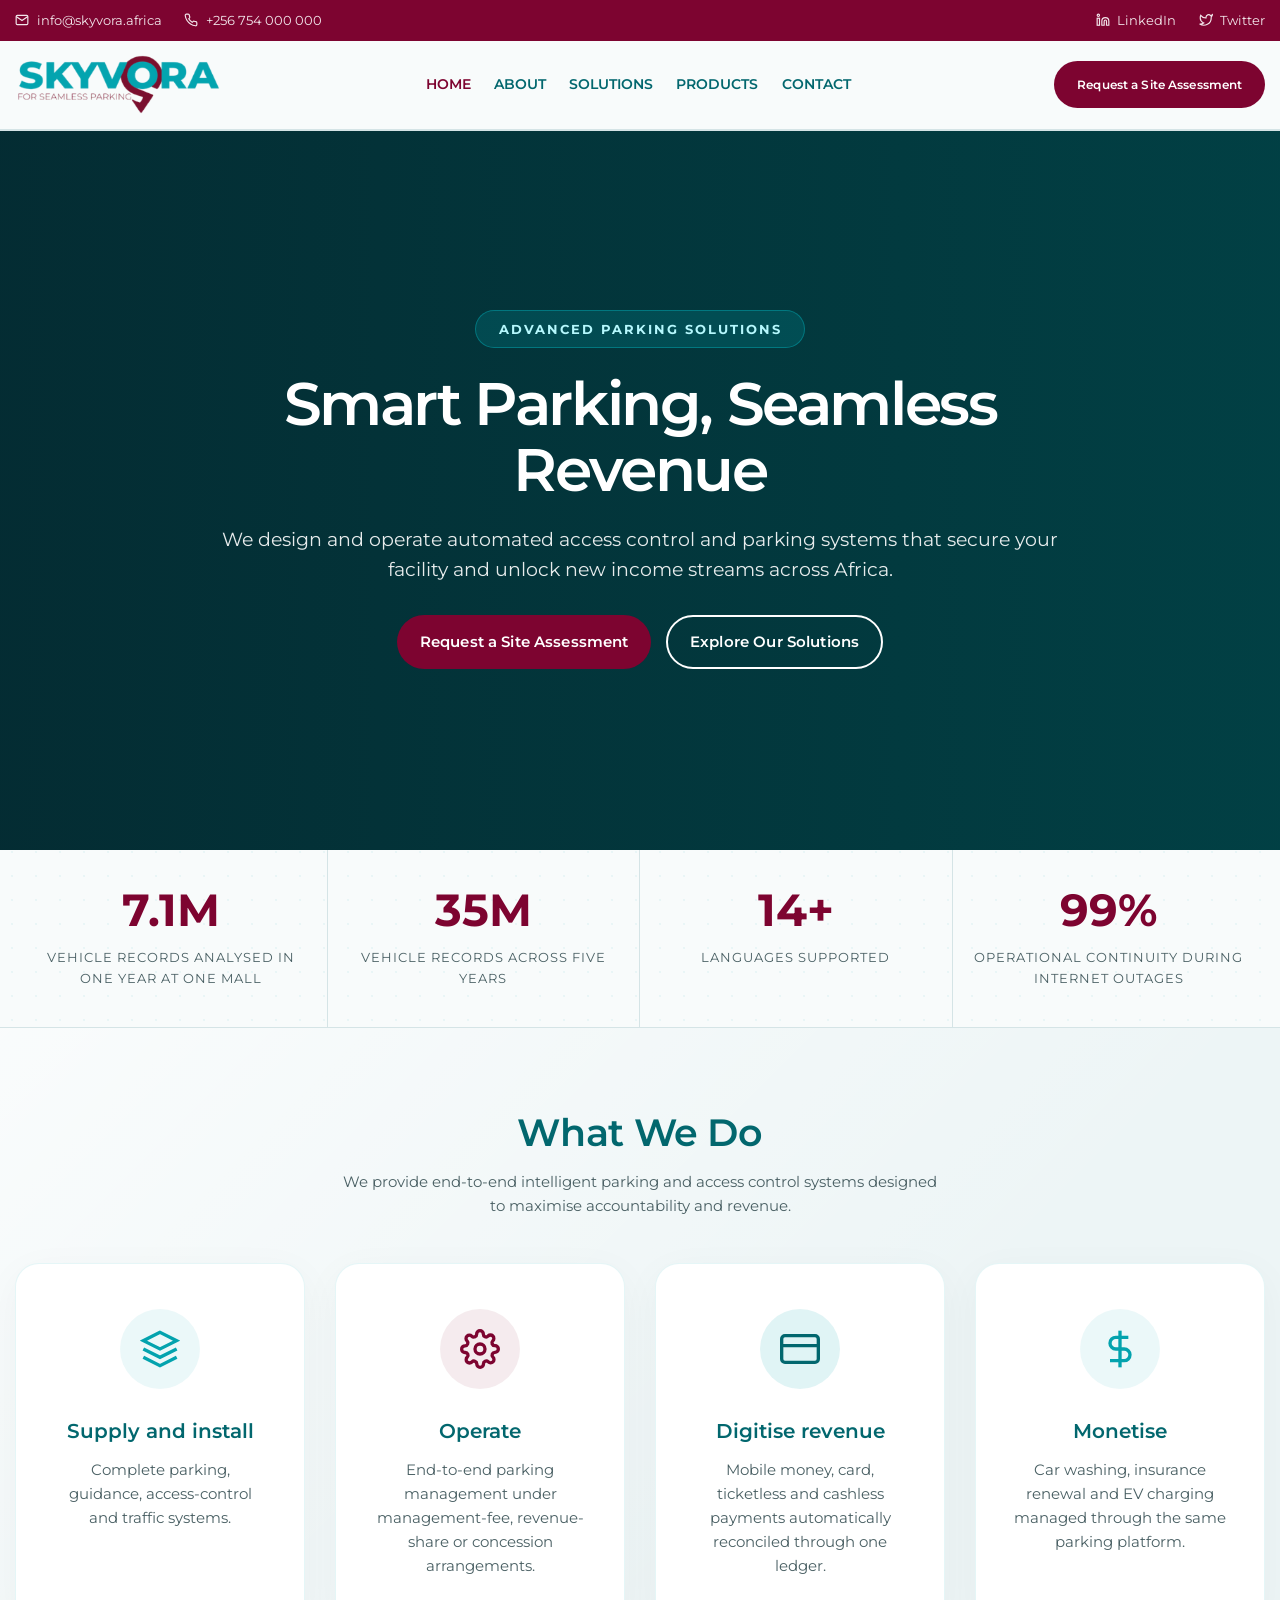
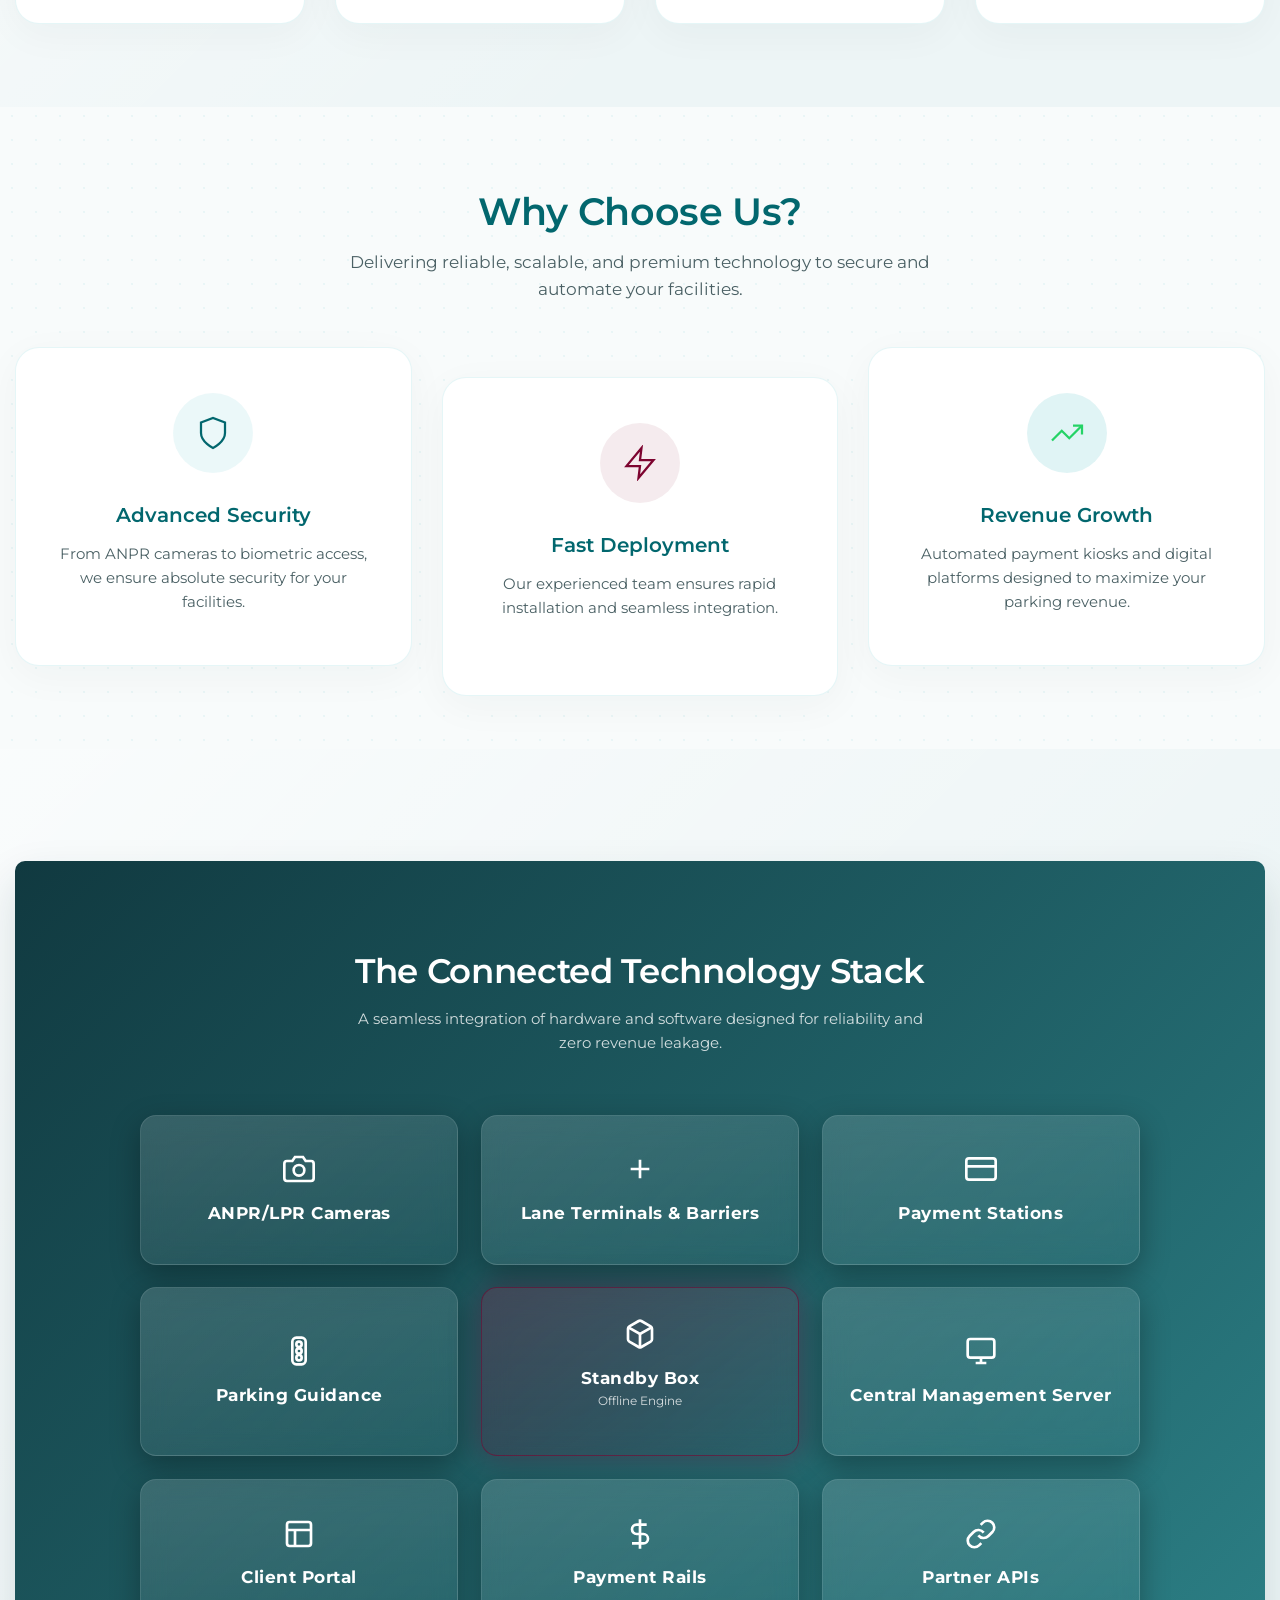
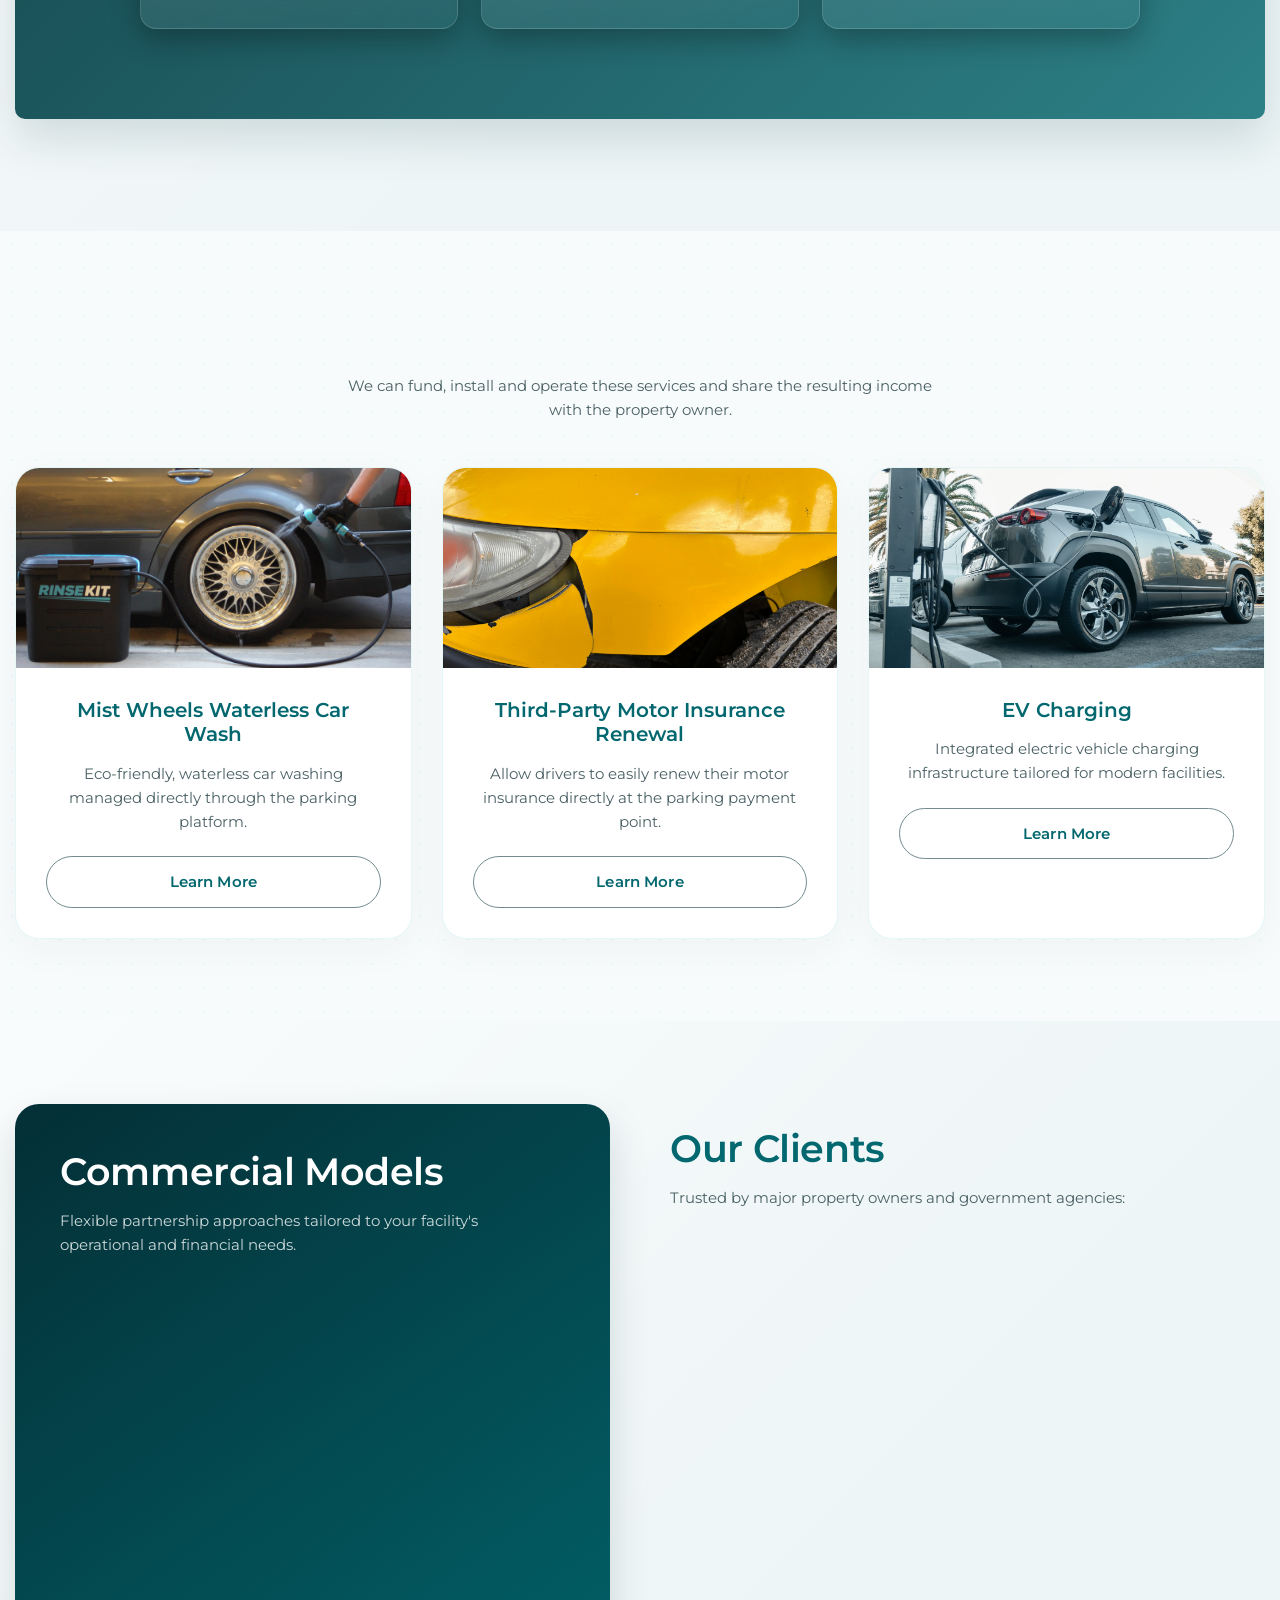
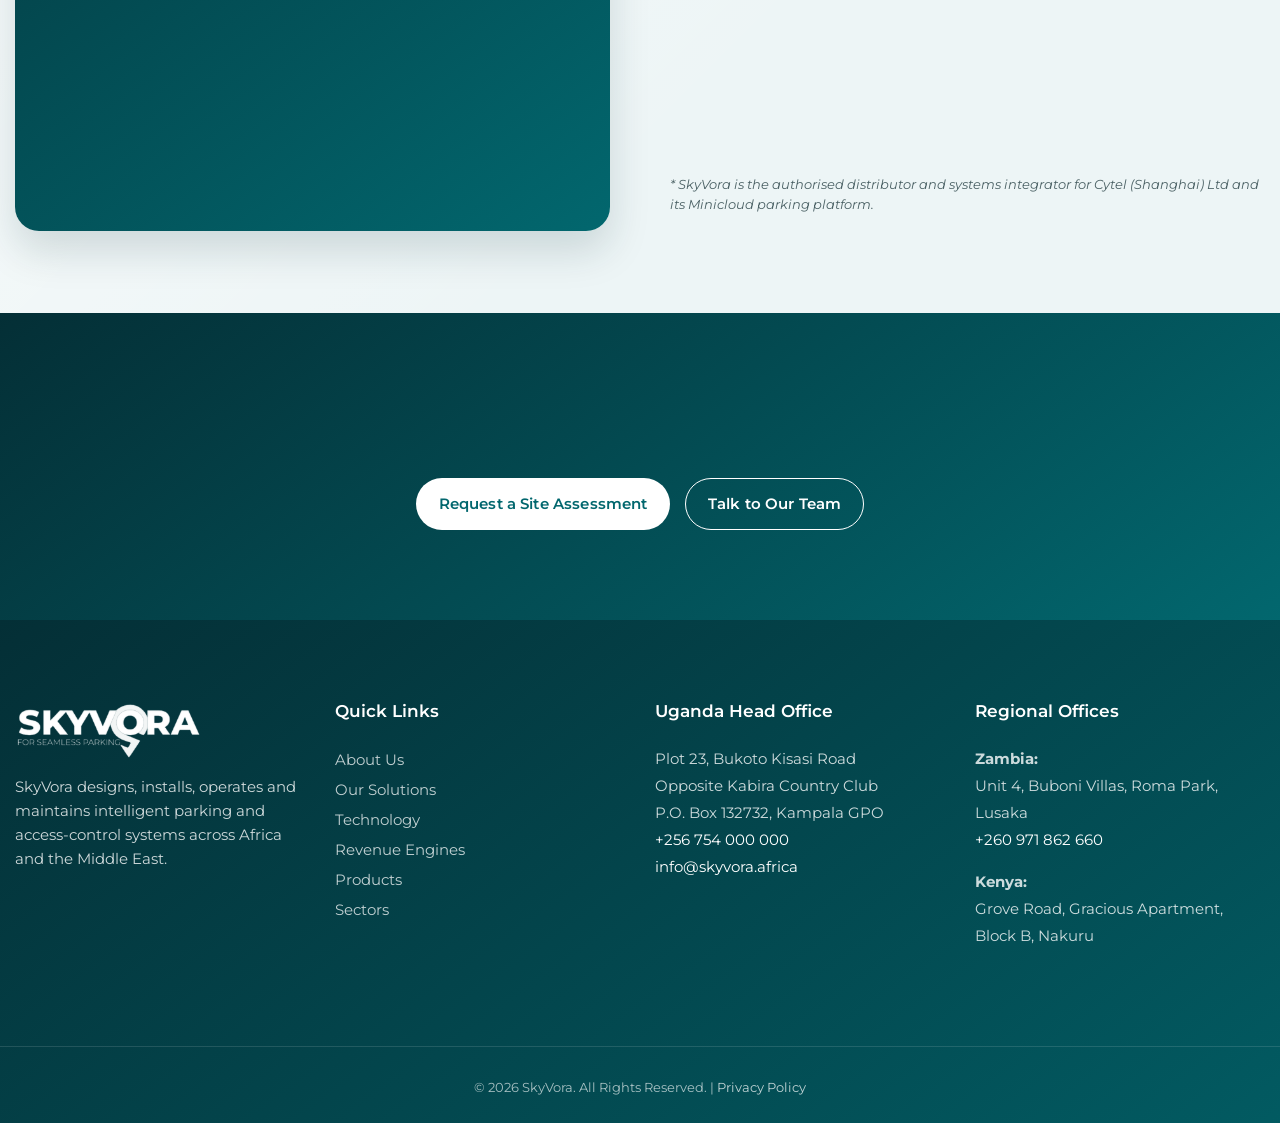
==== commit 97e206d0: "Update email to skyvora.africa domain and refresh retina logo" ====
--- a/index.html
+++ b/index.html
@@ -5,13 +5,13 @@
     <meta name="viewport" content="width=device-width, initial-scale=1.0">
     <title>SkyVora | Intelligent Parking Systems Africa</title>
     <meta name="description" content="Intelligent, AI-driven parking management built for local operating conditions. Ticketless entry, offline-resilient operations, and cashless payments.">
-    <link rel="icon" type="image/png" href="assets/images/favicon.png?v=2">
-    <link rel="icon" type="image/svg+xml" href="favicon.svg?v=2">
+    <link rel="icon" type="image/png" href="assets/images/favicon.png?v=3">
+    <link rel="icon" type="image/svg+xml" href="favicon.svg?v=3">
     <!-- Open Graph -->
     <meta property="og:title" content="SkyVora | Intelligent Parking Systems Africa">
     <meta property="og:description" content="Intelligent, AI-driven parking management built for local operating conditions. Ticketless entry, offline-resilient operations, and cashless payments.">
     <meta property="og:type" content="website">
-    <meta property="og:url" content="https://www.skyvora.com/">
+    <meta property="og:url" content="https://www.skyvora.africa/">
     
     <!-- Structured Data -->
     <script type="application/ld+json">
@@ -19,8 +19,8 @@
       "@context": "https://schema.org",
       "@type": "Organization",
       "name": "SkyVora",
-      "url": "https://www.skyvora.com/",
-      "logo": "https://www.skyvora.com/assets/images/logo.png?v=2",
+      "url": "https://www.skyvora.africa/",
+      "logo": "https://www.skyvora.africa/assets/images/logo.png?v=3",
       "contactPoint": {
         "@type": "ContactPoint",
         "telephone": "+256-754-000-000",
@@ -98,7 +98,7 @@
     <div class="top-bar">
         <div class="container top-bar-inner">
             <div class="top-bar-left">
-                <a href="mailto:info@skyvora.com" style="display:inline-flex; align-items:center; gap:0.5rem;"><svg width="14" height="14" viewBox="0 0 24 24" fill="none" stroke="currentColor" stroke-width="2"><path d="M4 4h16c1.1 0 2 .9 2 2v12c0 1.1-.9 2-2 2H4c-1.1 0-2-.9-2-2V6c0-1.1.9-2 2-2z"></path><polyline points="22,6 12,13 2,6"></polyline></svg> info@skyvora.com</a>
+                <a href="mailto:info@skyvora.africa" style="display:inline-flex; align-items:center; gap:0.5rem;"><svg width="14" height="14" viewBox="0 0 24 24" fill="none" stroke="currentColor" stroke-width="2"><path d="M4 4h16c1.1 0 2 .9 2 2v12c0 1.1-.9 2-2 2H4c-1.1 0-2-.9-2-2V6c0-1.1.9-2 2-2z"></path><polyline points="22,6 12,13 2,6"></polyline></svg> info@skyvora.africa</a>
                 <a href="tel:+256754000000" style="display:inline-flex; align-items:center; gap:0.5rem;"><svg width="14" height="14" viewBox="0 0 24 24" fill="none" stroke="currentColor" stroke-width="2"><path d="M22 16.92v3a2 2 0 0 1-2.18 2 19.79 19.79 0 0 1-8.63-3.07 19.5 19.5 0 0 1-6-6 19.79 19.79 0 0 1-3.07-8.67A2 2 0 0 1 4.11 2h3a2 2 0 0 1 2 1.72 12.84 12.84 0 0 0 .7 2.81 2 2 0 0 1-.45 2.11L8.09 9.91a16 16 0 0 0 6 6l1.27-1.27a2 2 0 0 1 2.11-.45 12.84 12.84 0 0 0 2.81.7A2 2 0 0 1 22 16.92z"></path></svg> +256 754 000 000</a>
             </div>
             <div class="top-bar-right">
@@ -112,7 +112,7 @@
     <header class="main-header" id="header">
         <div class="container header-inner">
             <a href="index.html" class="logo-wrap" aria-label="SkyVora Home">
-                <img src="assets/images/logo.png?v=2" alt="SkyVora Logo" class="header-logo">
+                <img src="assets/images/logo.png?v=3" alt="SkyVora Logo" class="header-logo">
             </a>
             
             <button class="hamburger" id="mobile-menu-btn" aria-expanded="false" aria-controls="main-nav" aria-label="Toggle navigation">
@@ -477,7 +477,7 @@
     <footer>
         <div class="container grid grid-4">
             <div class="footer-col brand-col">
-                <img src="assets/images/logo.png?v=2" alt="SkyVora" class="footer-logo">
+                <img src="assets/images/logo.png?v=3" alt="SkyVora" class="footer-logo">
                 <p style="margin-top: 1rem; color: rgba(255,255,255,0.8);">SkyVora designs, installs, operates and maintains intelligent parking and access-control systems across Africa and the Middle East.</p>
             </div>
             <div class="footer-col">
@@ -498,7 +498,7 @@
                     Opposite Kabira Country Club<br>
                     P.O. Box 132732, Kampala GPO<br>
                     <a href="tel:+256754000000" style="color: white;">+256 754 000 000</a><br>
-                    <a href="mailto:info@skyvora.com" style="color: white;">info@skyvora.com</a>
+                    <a href="mailto:info@skyvora.africa" style="color: white;">info@skyvora.africa</a>
                 </address>
             </div>
             <div class="footer-col">
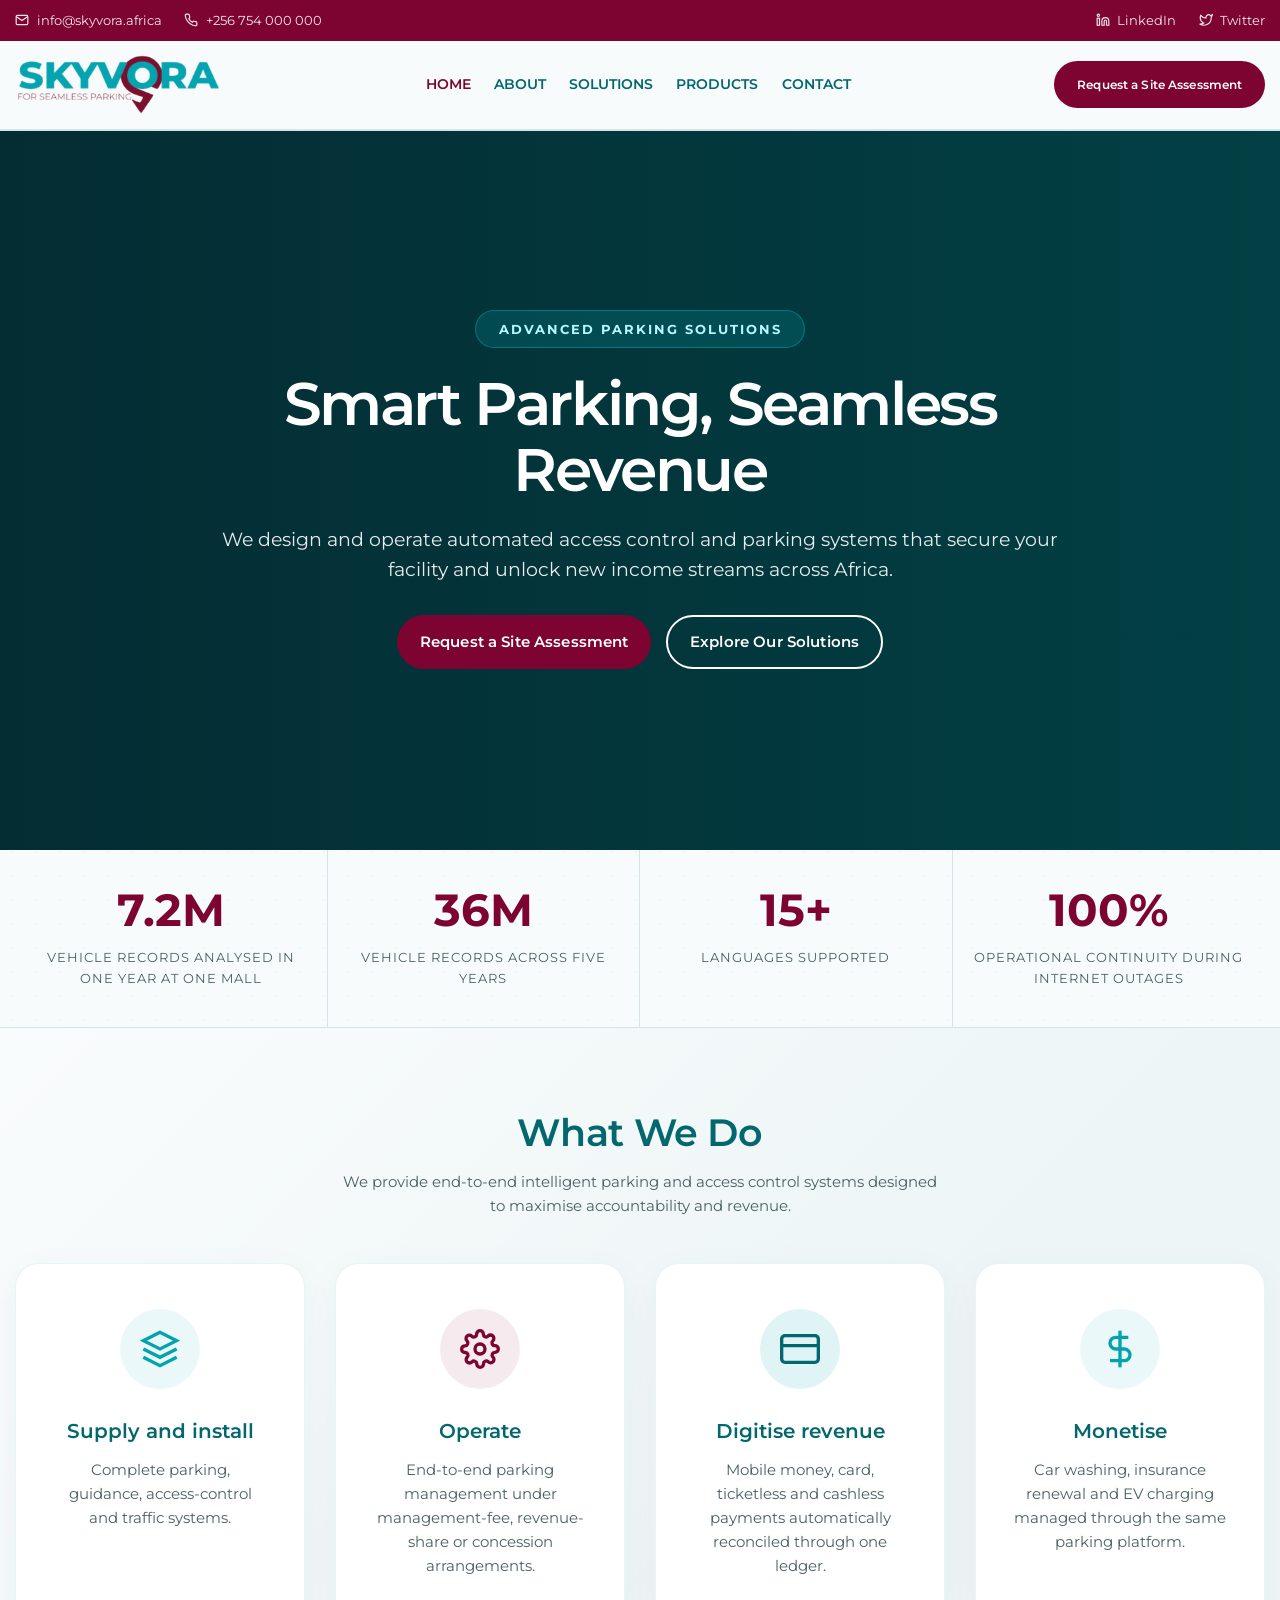
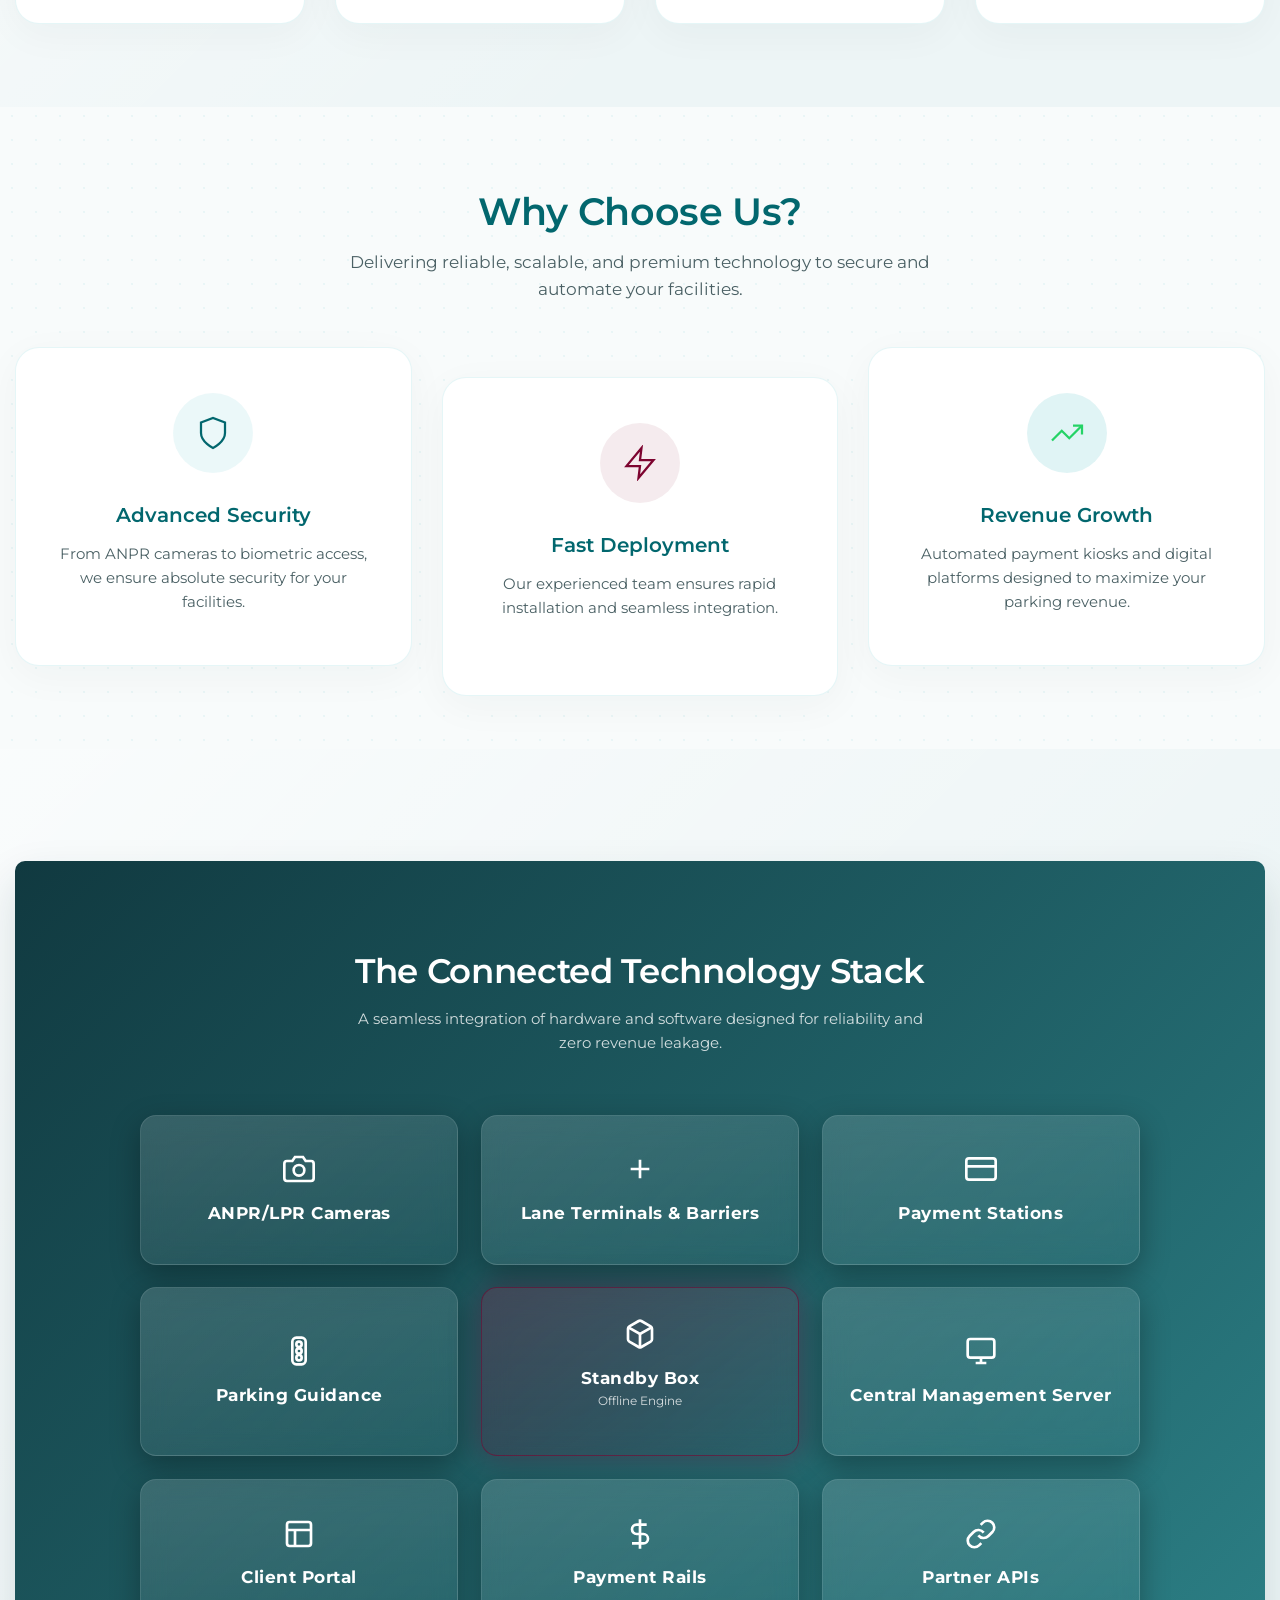
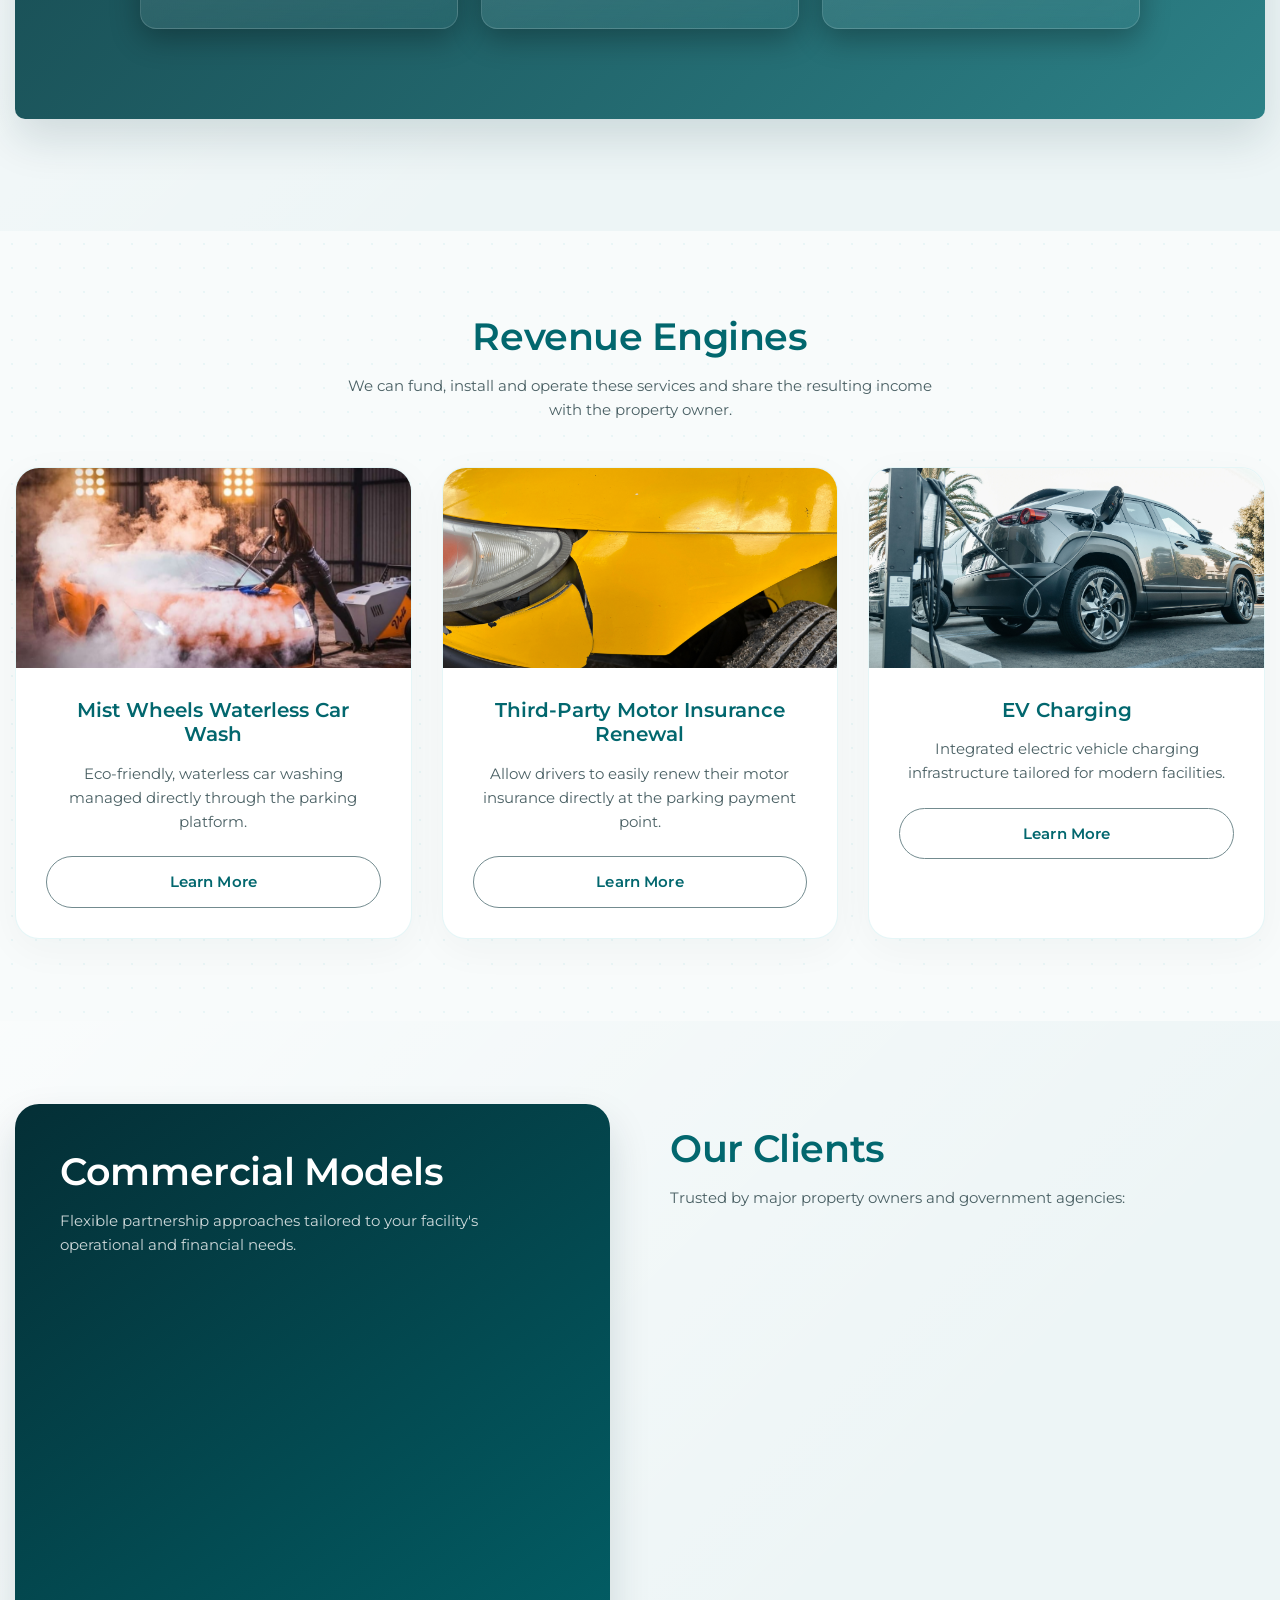
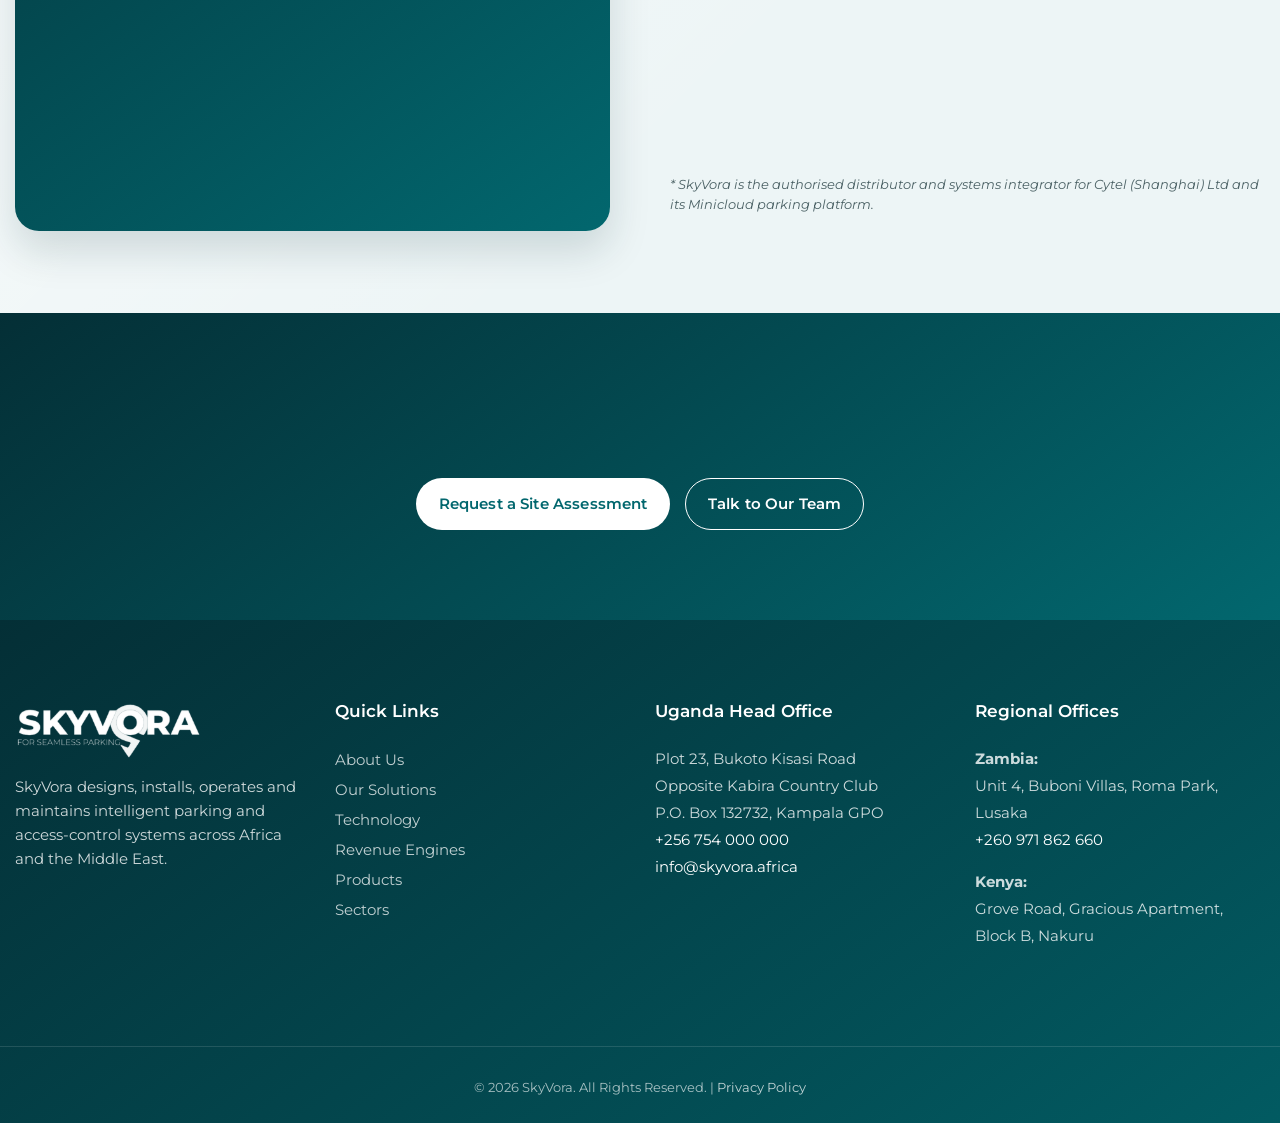
==== commit c72b348d: "Update Mist Wheels waterless car wash photo" ====
--- a/index.html
+++ b/index.html
@@ -336,7 +336,7 @@
             </div>
             <div class="grid grid-3">
                 <div class="feature-card reveal-on-scroll delay-100" style="padding: 0; overflow: hidden;">
-                    <img src="assets/images/kiosk.jpg" alt="Mist Wheels" style="height: 200px; width: 100%; object-fit: cover;">
+                    <img src="assets/images/car-wash.jpg" alt="Mist Wheels Waterless Car Wash" style="height: 200px; width: 100%; object-fit: cover;">
                     <div style="padding: 2rem;">
                         <h3 style="color: var(--color-primary); margin-top: 0;">Mist Wheels Waterless Car Wash</h3>
                         <p>Eco-friendly, waterless car washing managed directly through the parking platform.</p>
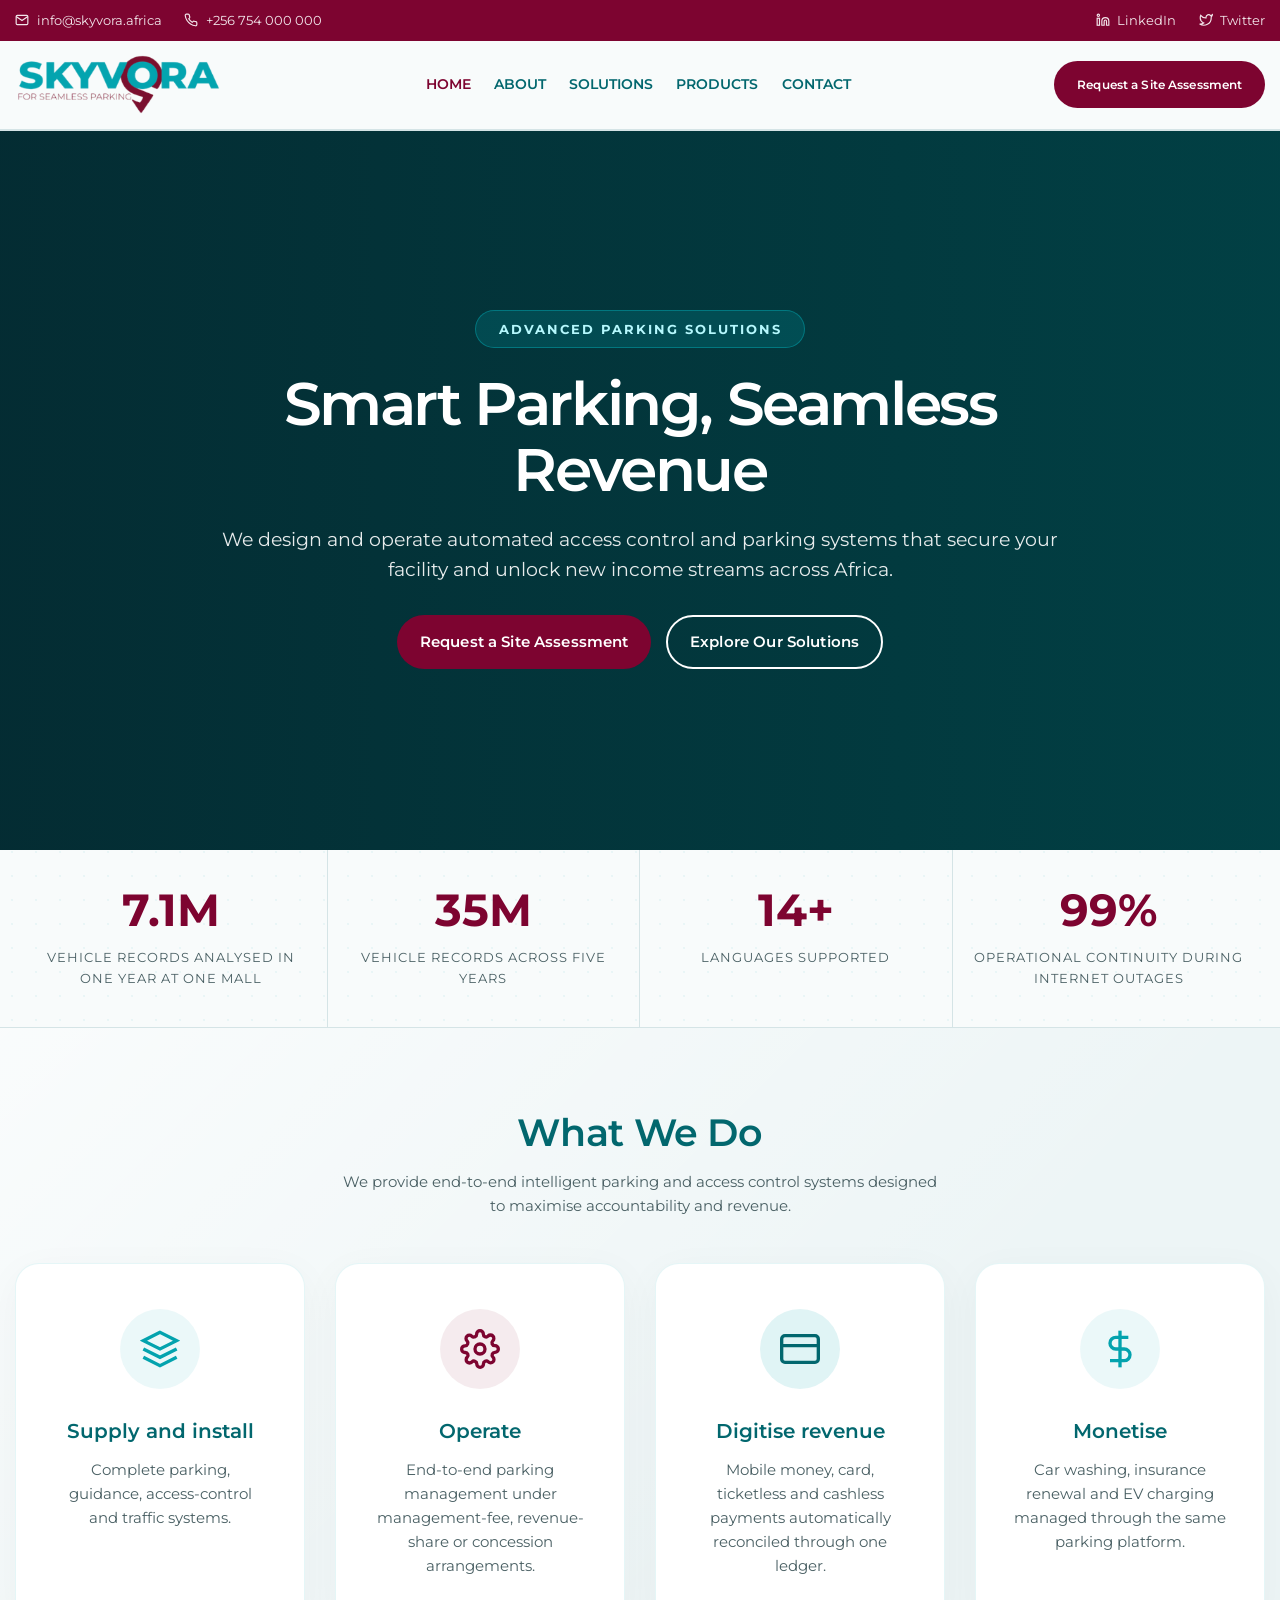
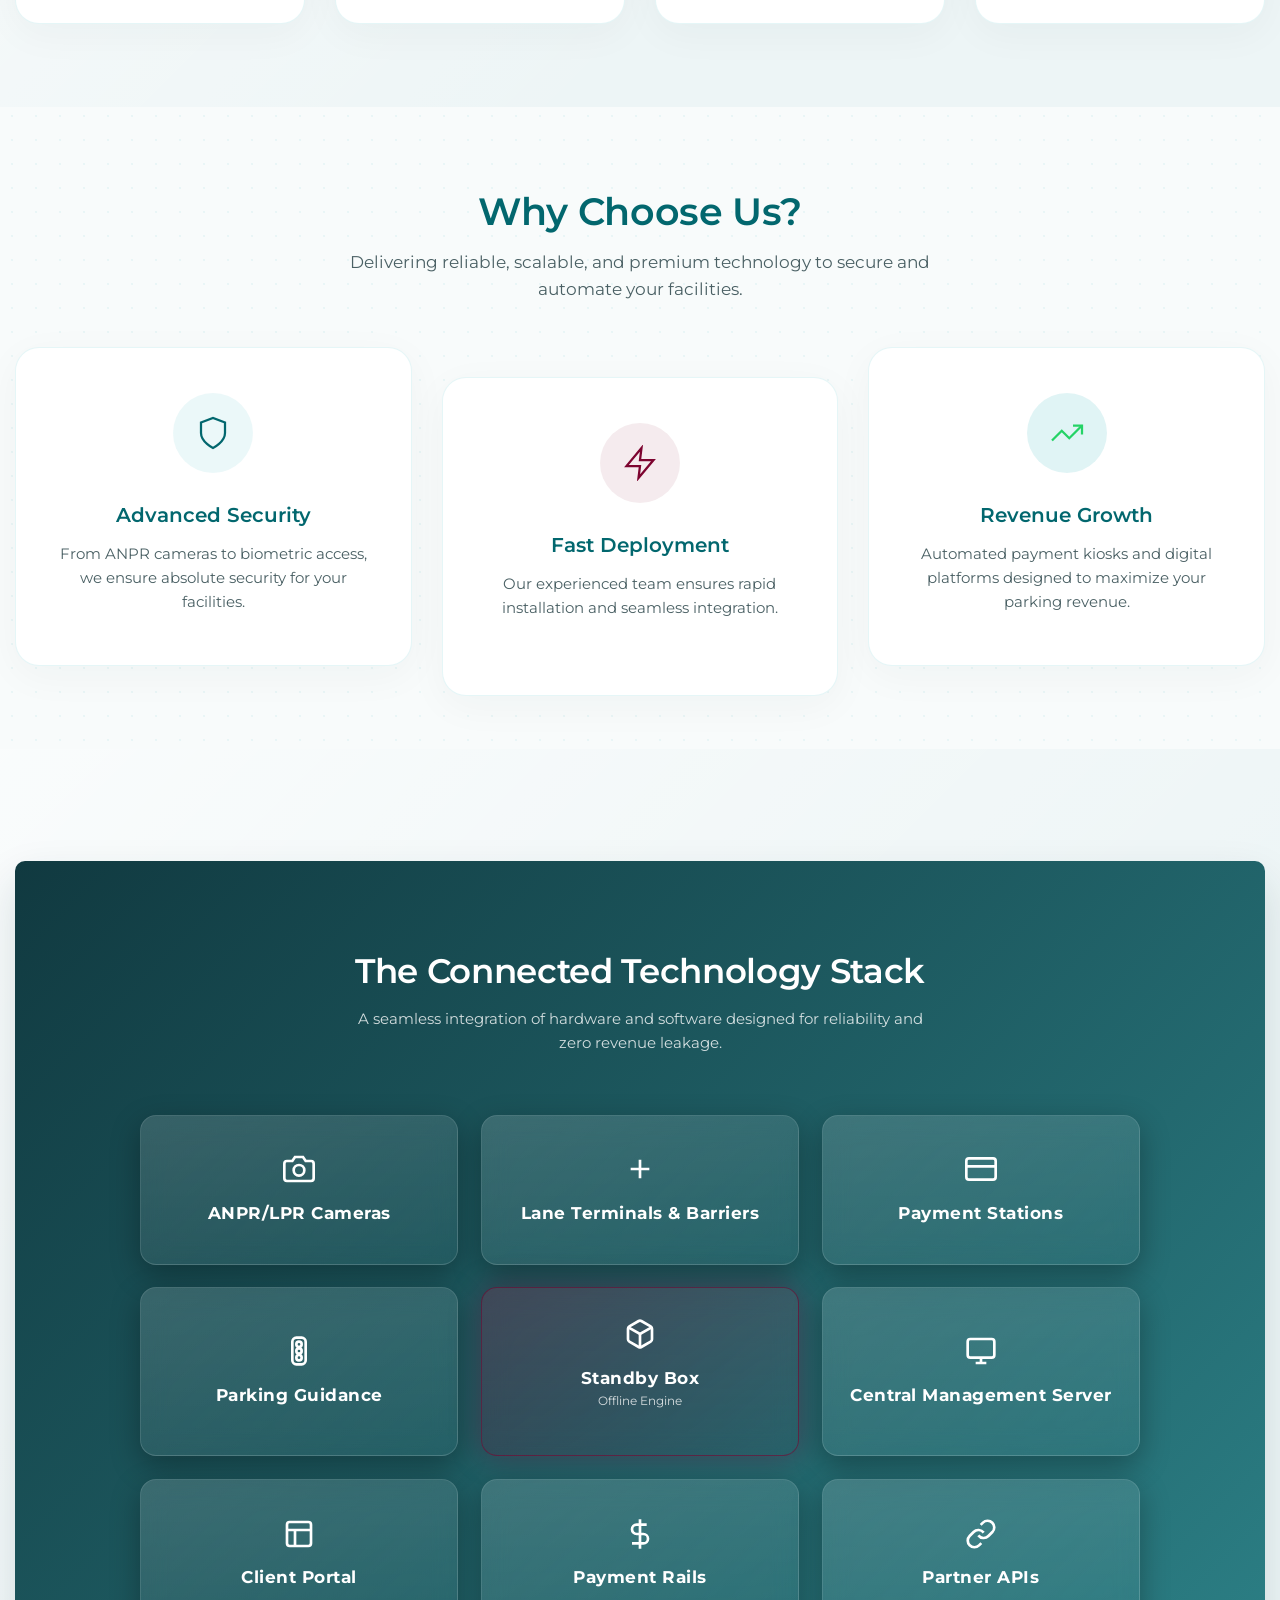
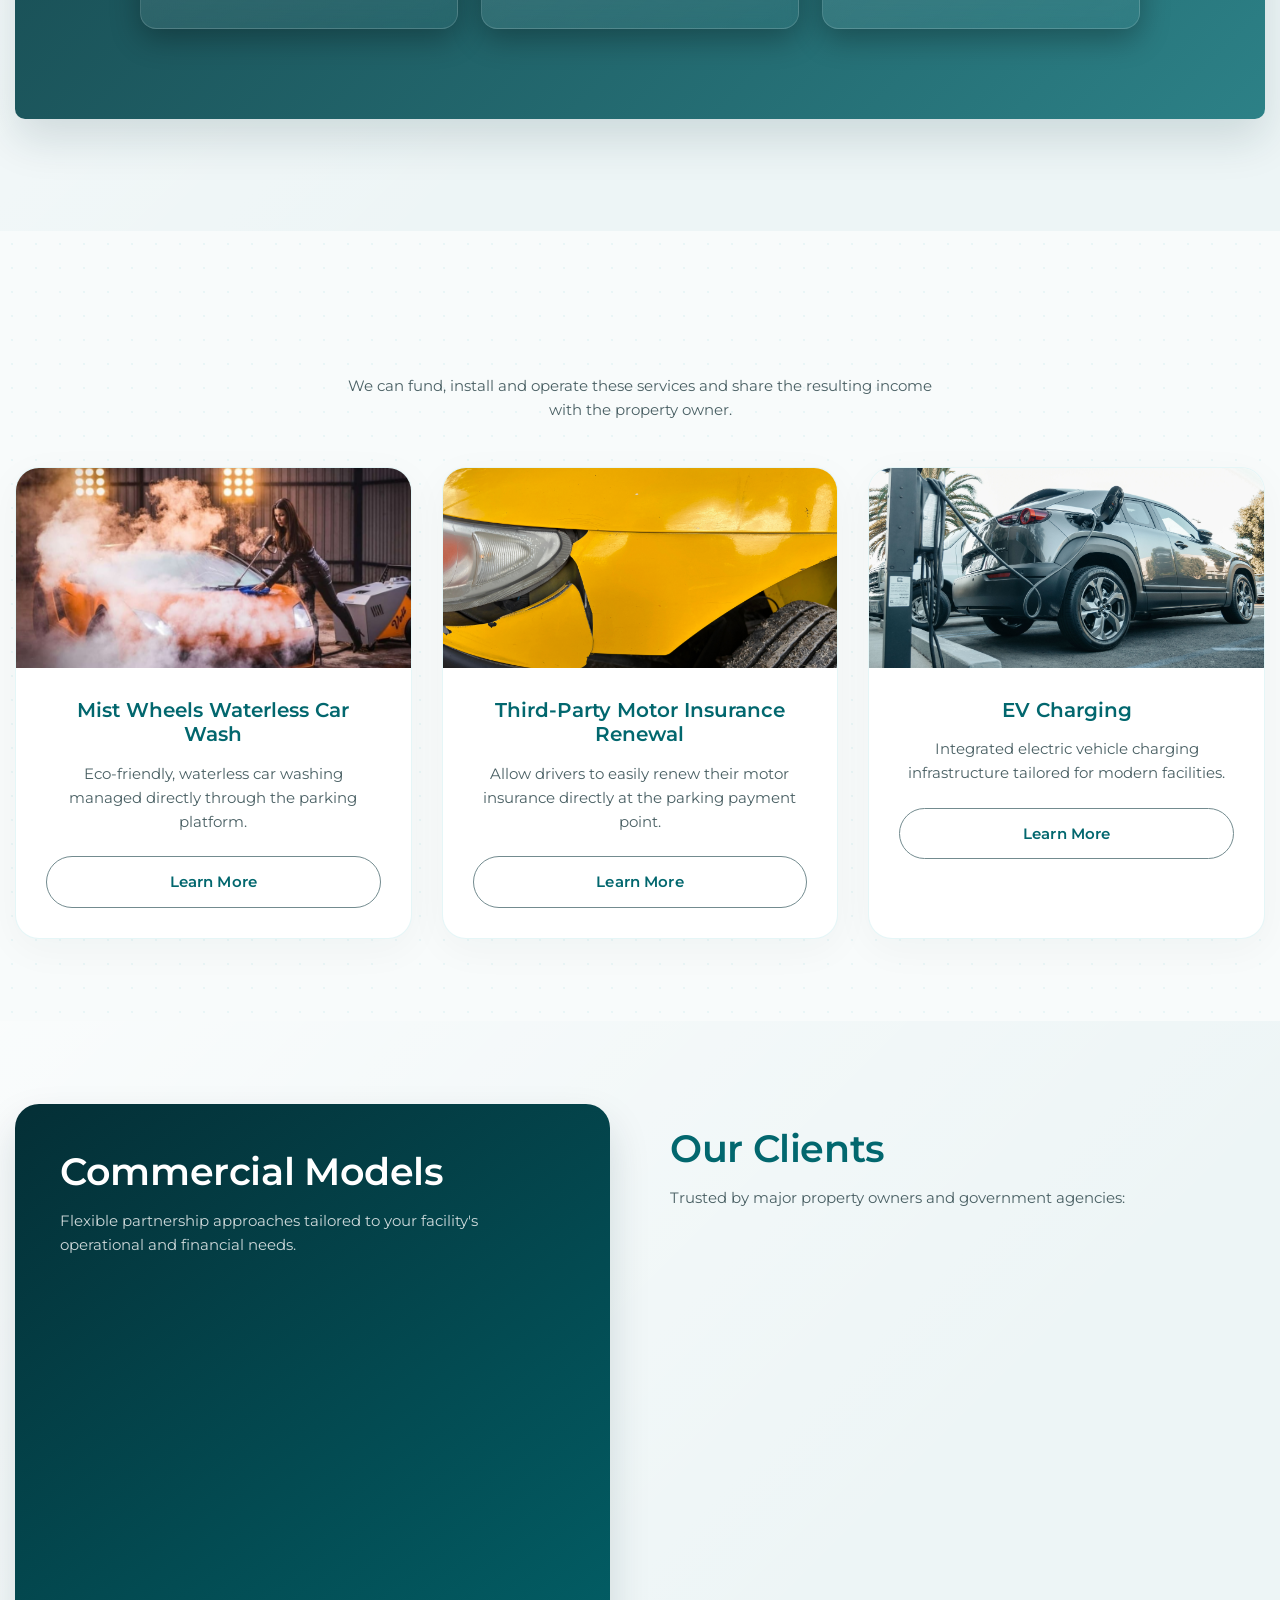
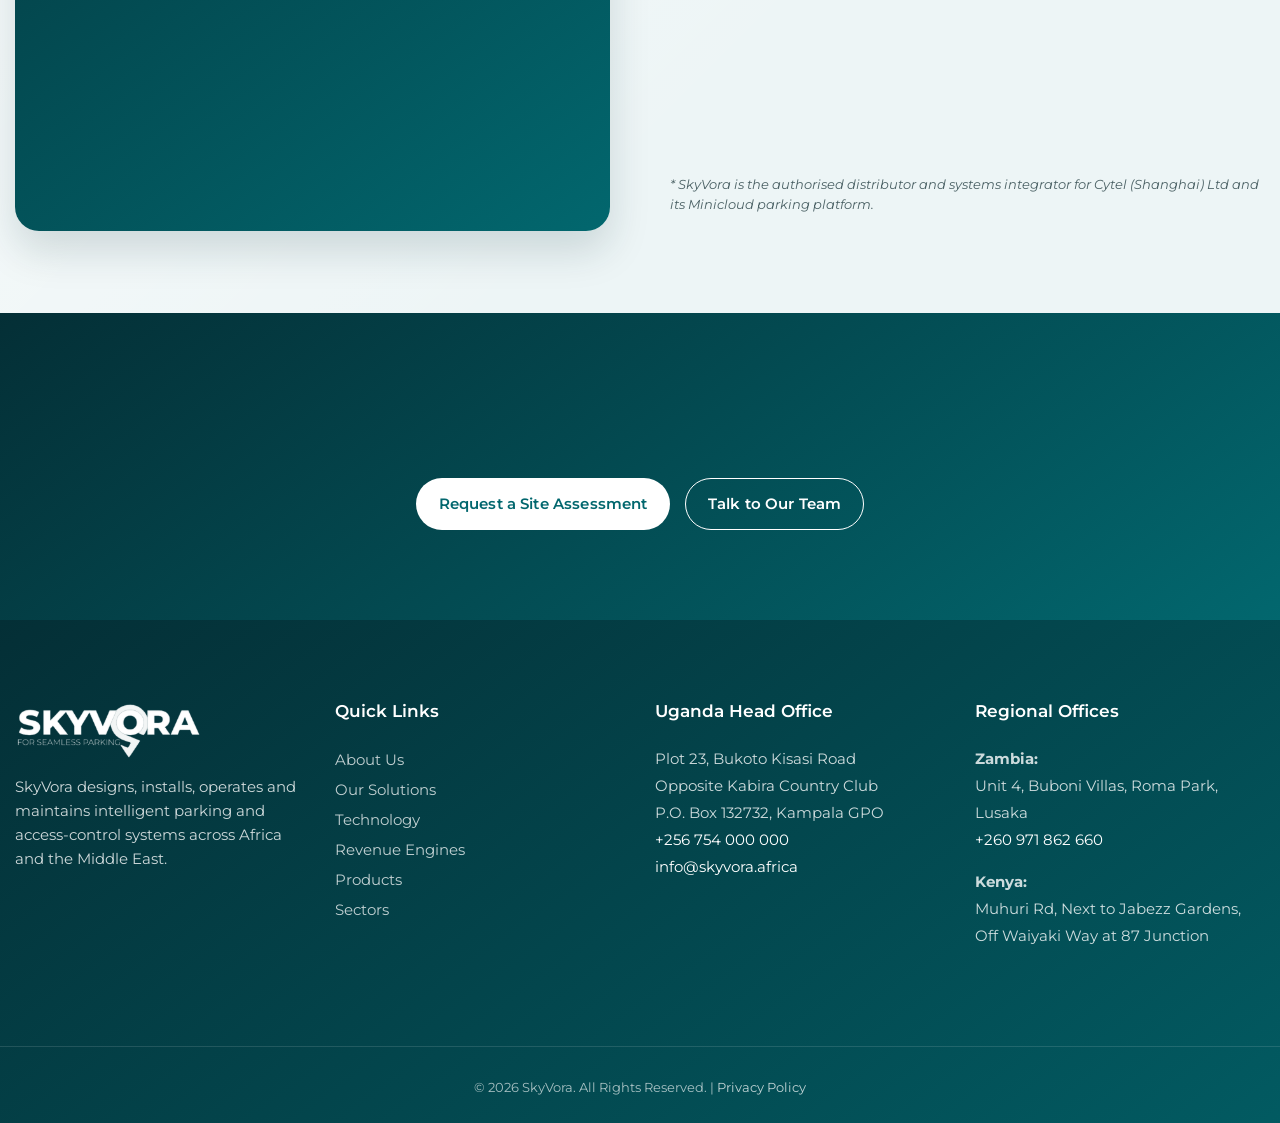
==== commit 40dabd90: "Update Kenya office address to Muhuri Rd, Next to Jabezz Gardens, Off Waiyaki Way at 87 Junction" ====
--- a/index.html
+++ b/index.html
@@ -506,7 +506,7 @@
                 <div style="color: rgba(255,255,255,0.8); line-height: 1.8;">
                     <p><strong>Zambia:</strong><br>Unit 4, Buboni Villas, Roma Park, Lusaka<br>
                     <a href="tel:+260971862660" style="color: white;">+260 971 862 660</a></p>
-                    <p style="margin-top: 1rem;"><strong>Kenya:</strong><br>Grove Road, Gracious Apartment, Block B, Nakuru</p>
+                    <p style="margin-top: 1rem;"><strong>Kenya:</strong><br>Muhuri Rd, Next to Jabezz Gardens, Off Waiyaki Way at 87 Junction</p>
                 </div>
             </div>
         </div>
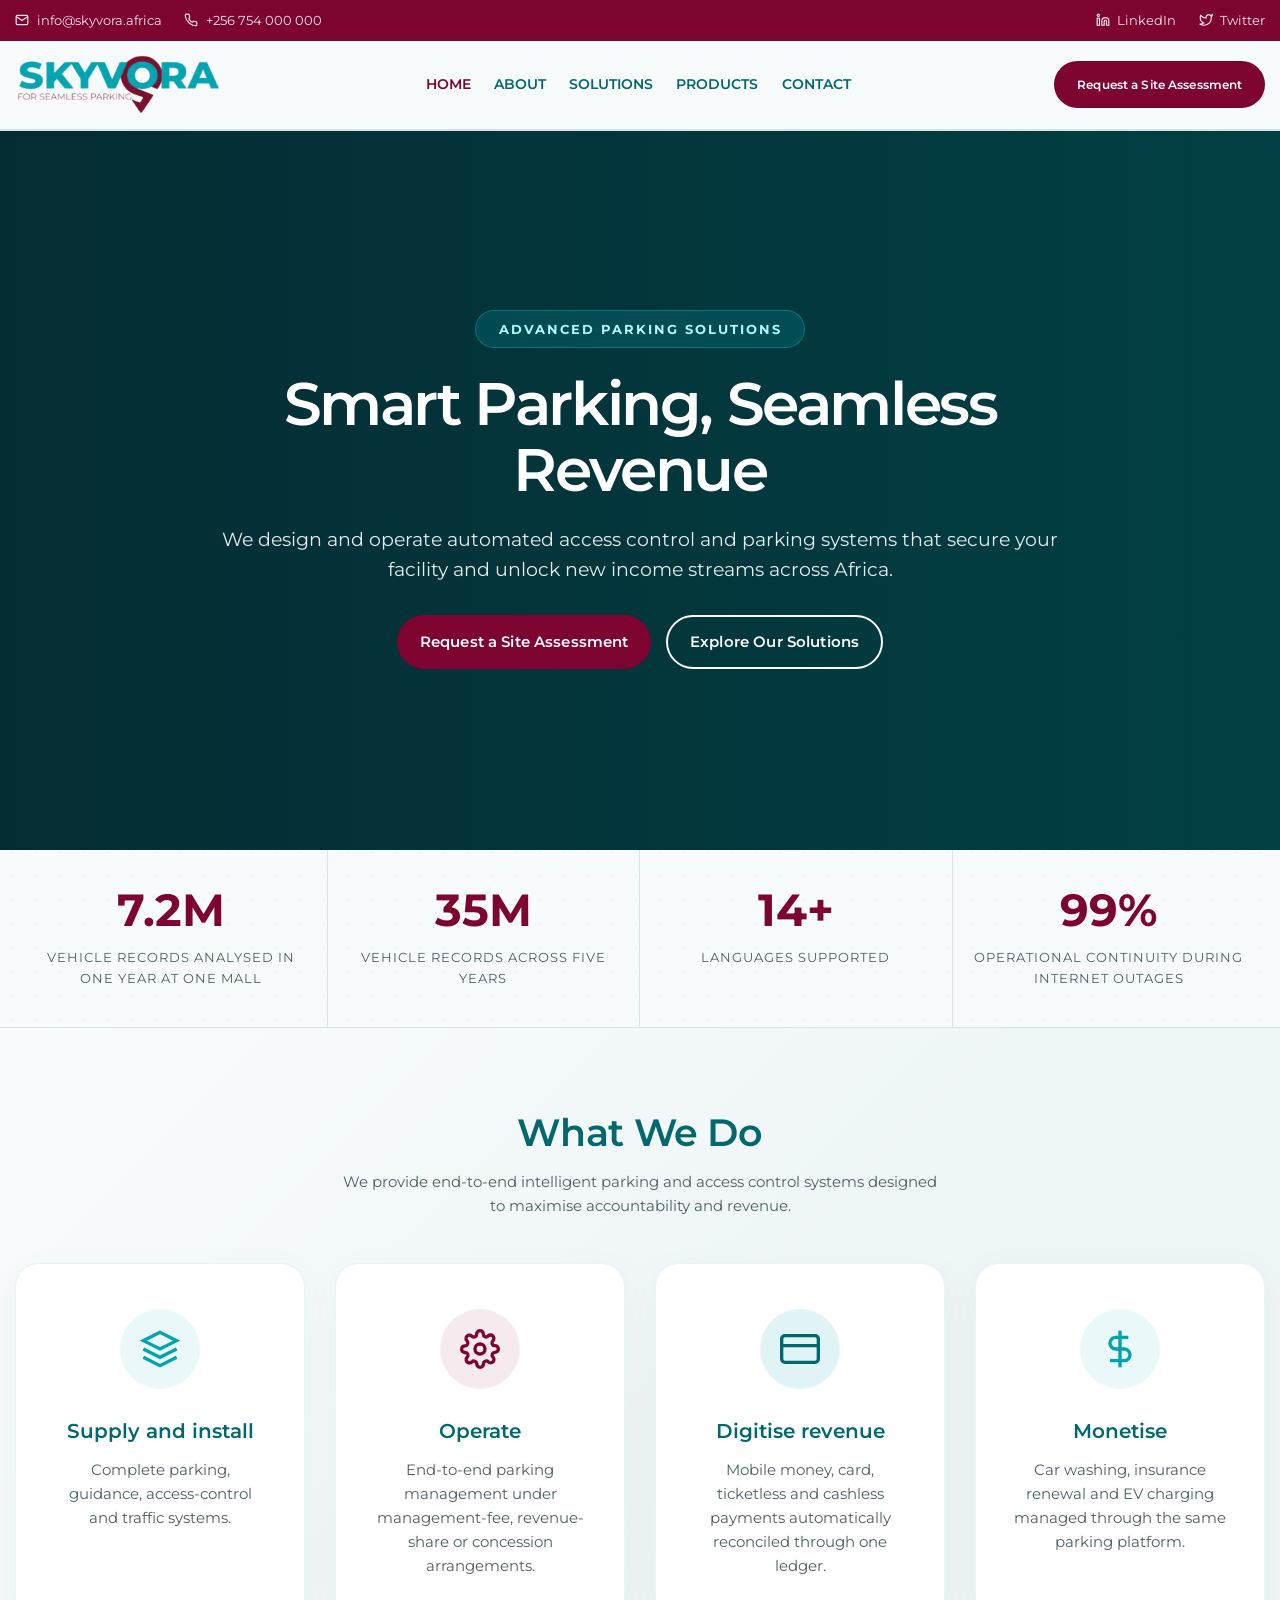
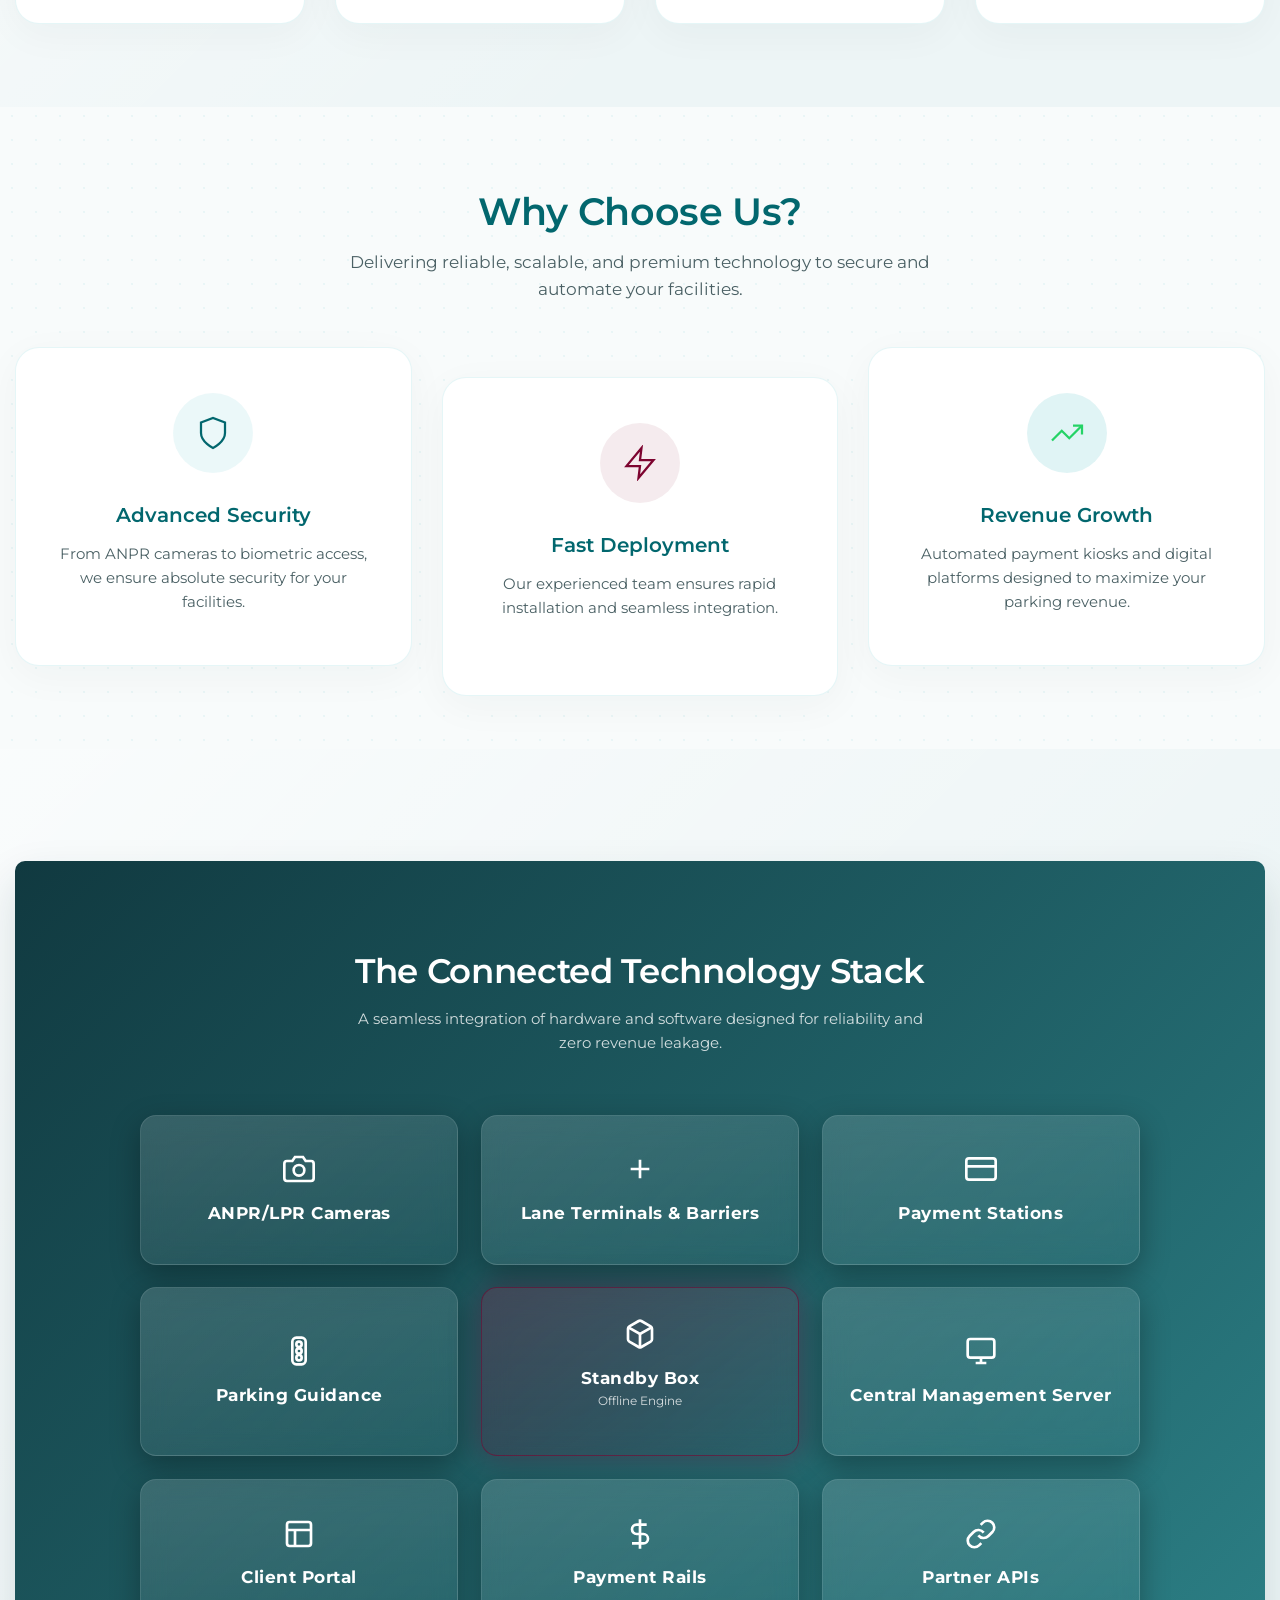
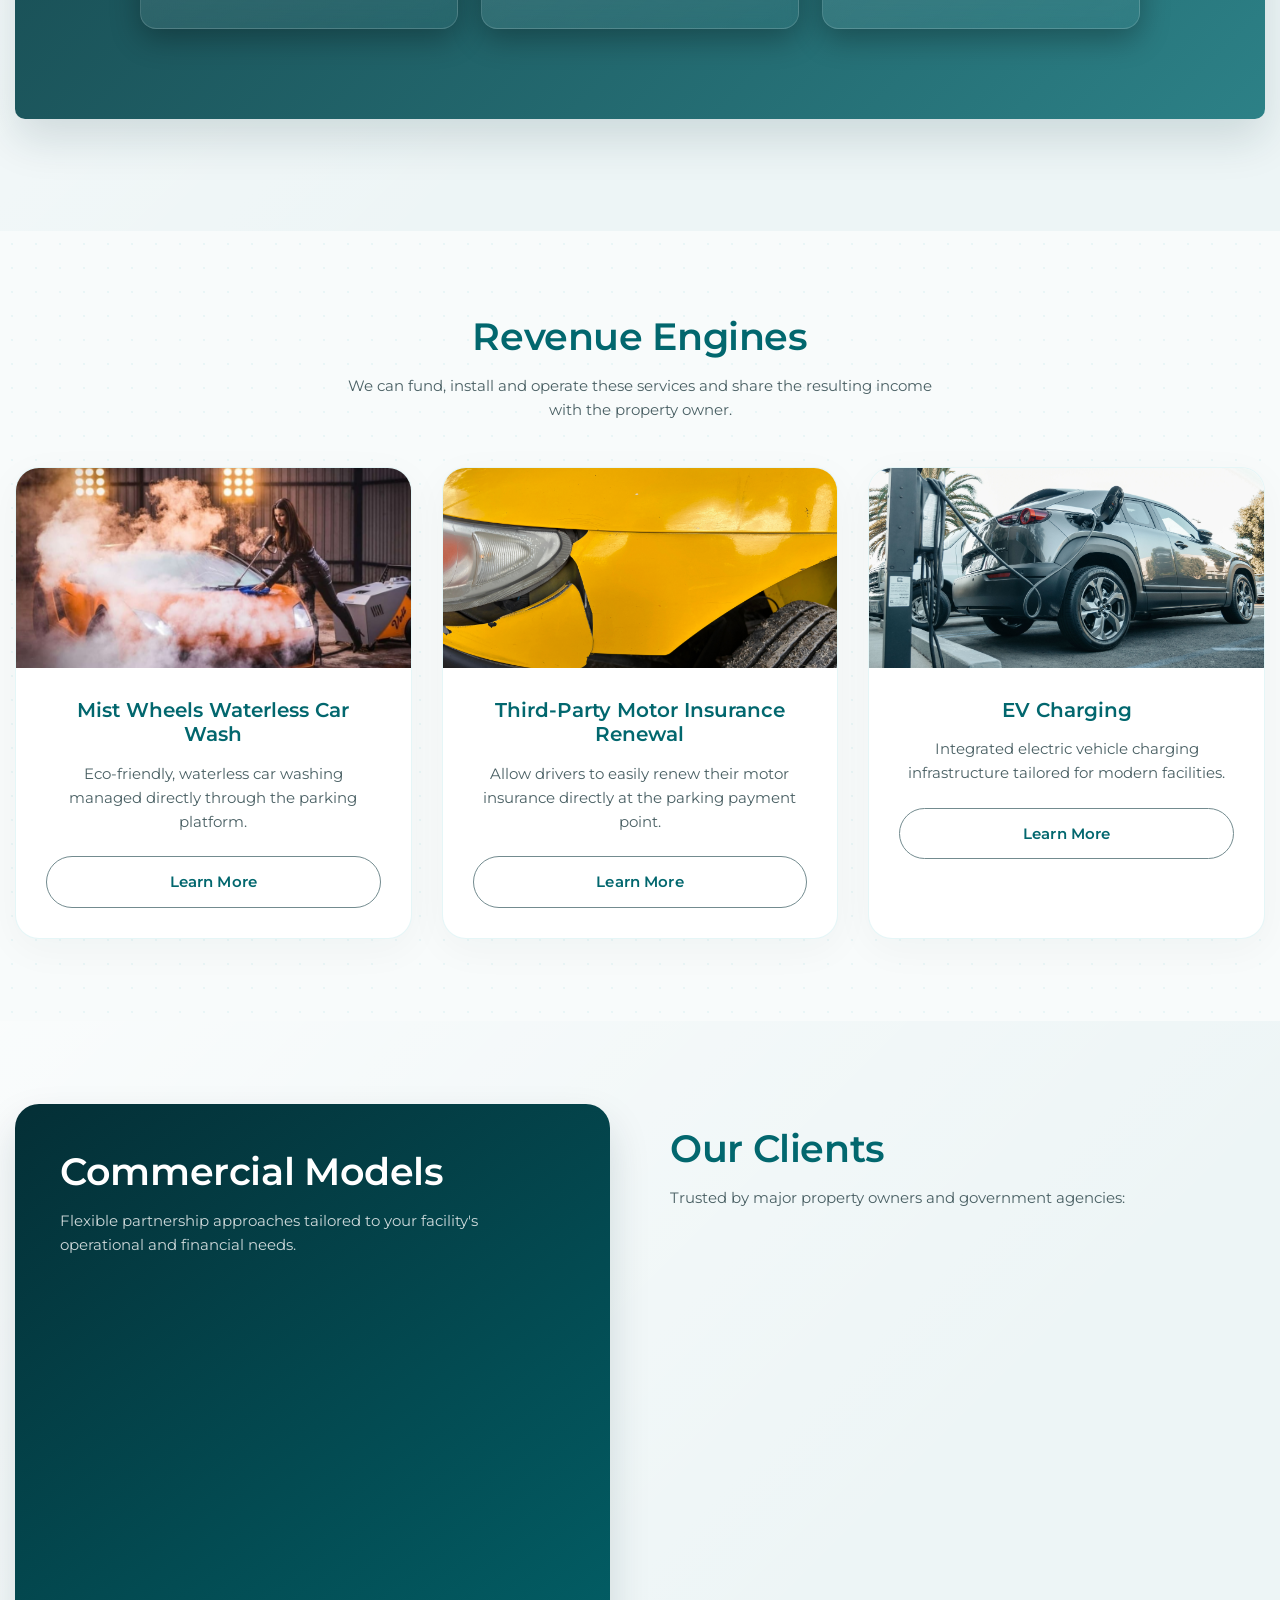
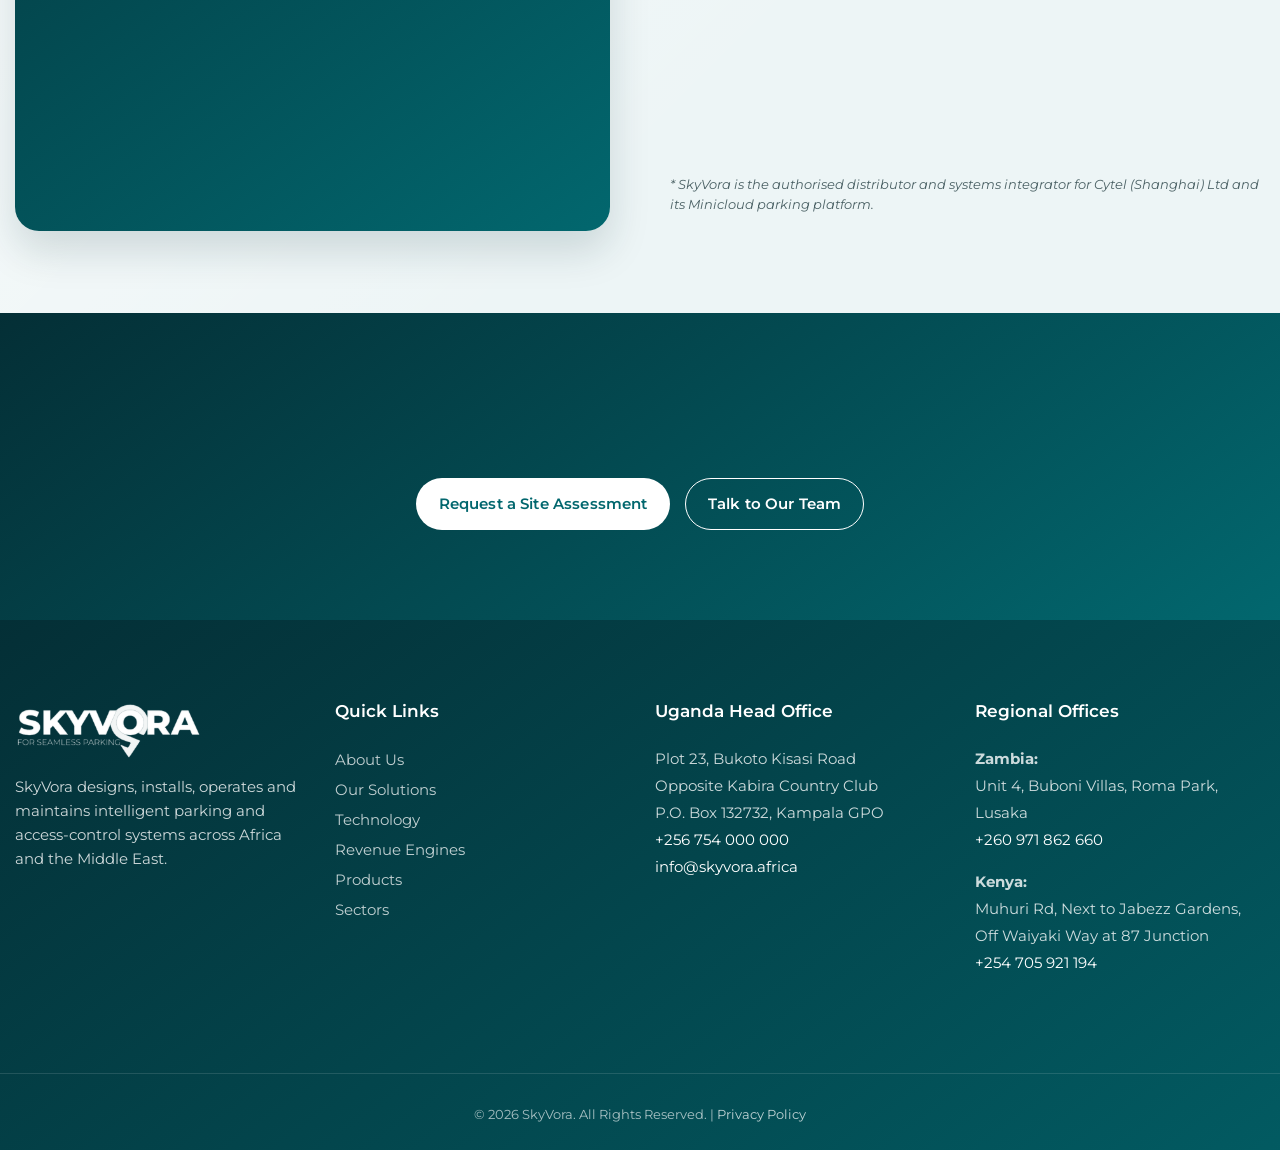
==== commit 6c0ed6bf: "Add Kenya contact telephone number +254 705 921 194" ====
--- a/index.html
+++ b/index.html
@@ -506,7 +506,8 @@
                 <div style="color: rgba(255,255,255,0.8); line-height: 1.8;">
                     <p><strong>Zambia:</strong><br>Unit 4, Buboni Villas, Roma Park, Lusaka<br>
                     <a href="tel:+260971862660" style="color: white;">+260 971 862 660</a></p>
-                    <p style="margin-top: 1rem;"><strong>Kenya:</strong><br>Muhuri Rd, Next to Jabezz Gardens, Off Waiyaki Way at 87 Junction</p>
+                    <p style="margin-top: 1rem;"><strong>Kenya:</strong><br>Muhuri Rd, Next to Jabezz Gardens, Off Waiyaki Way at 87 Junction<br>
+                    <a href="tel:+254705921194" style="color: white;">+254 705 921 194</a></p>
                 </div>
             </div>
         </div>
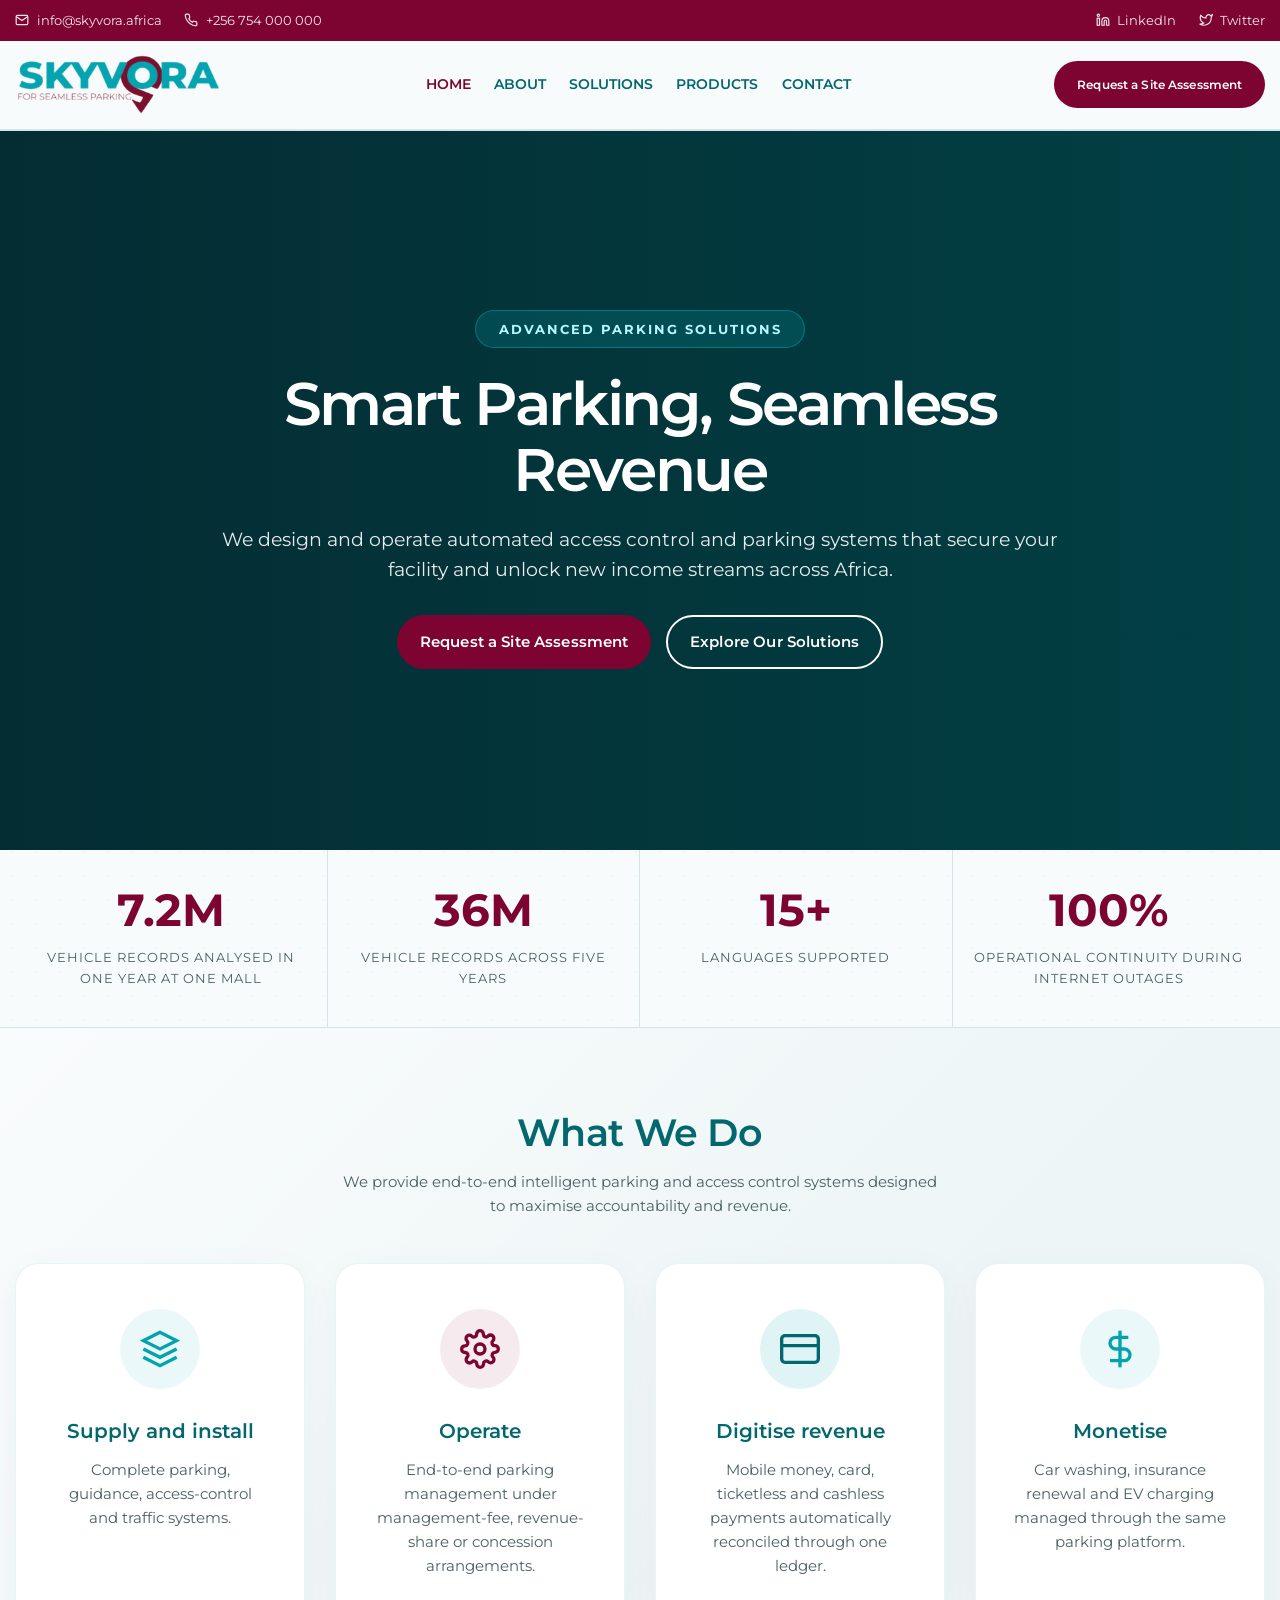
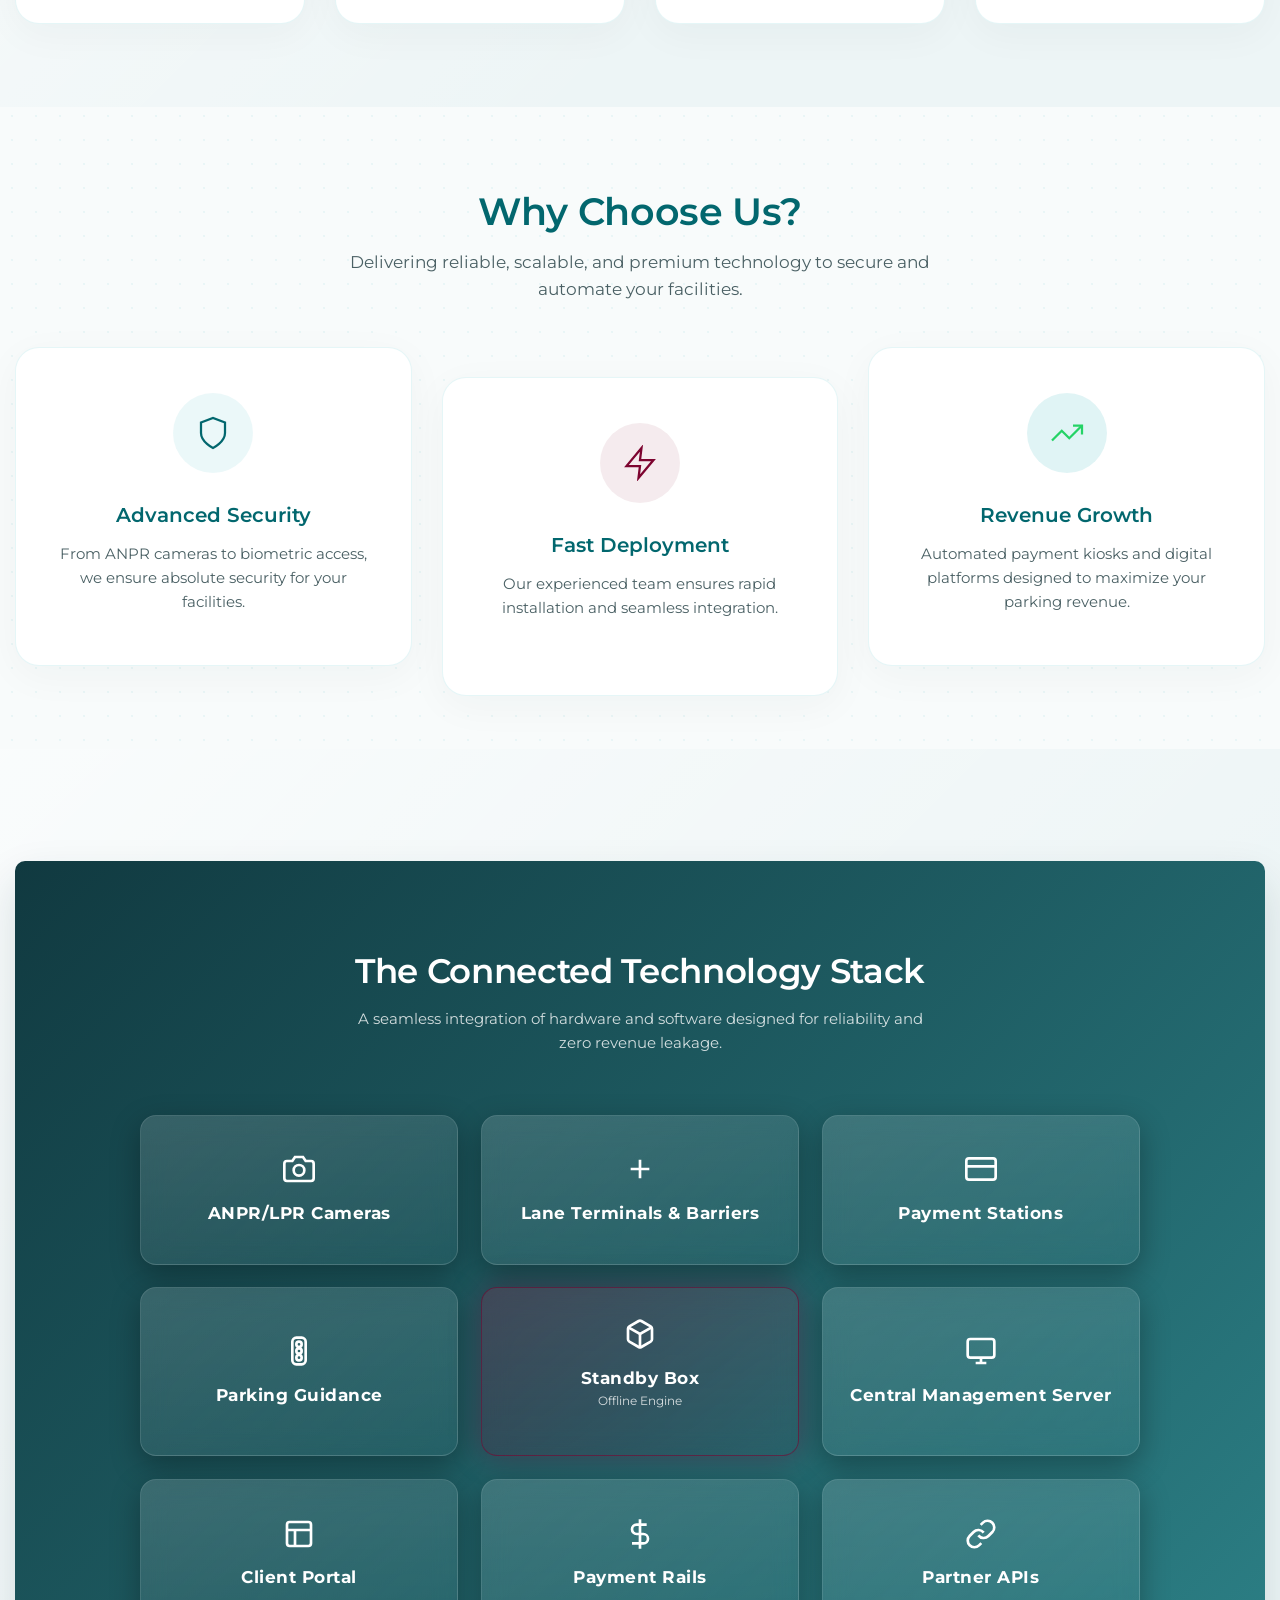
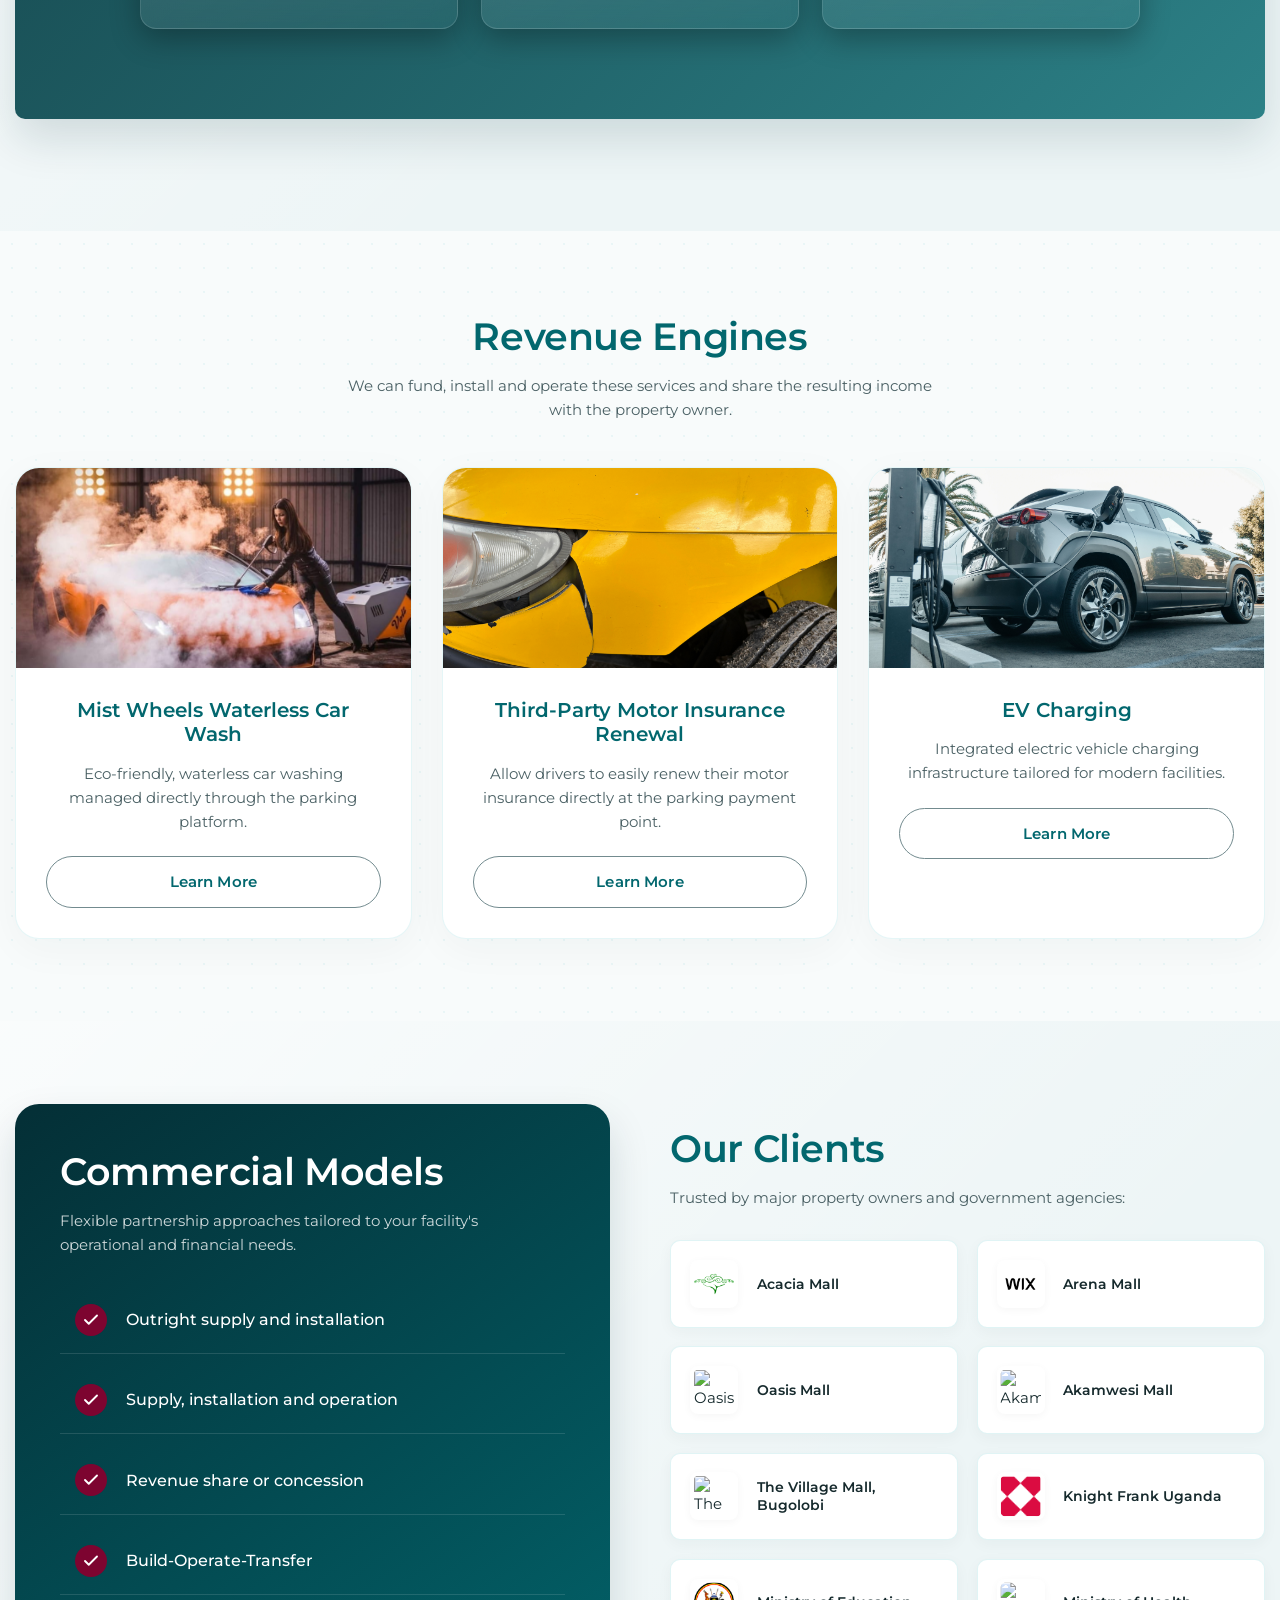
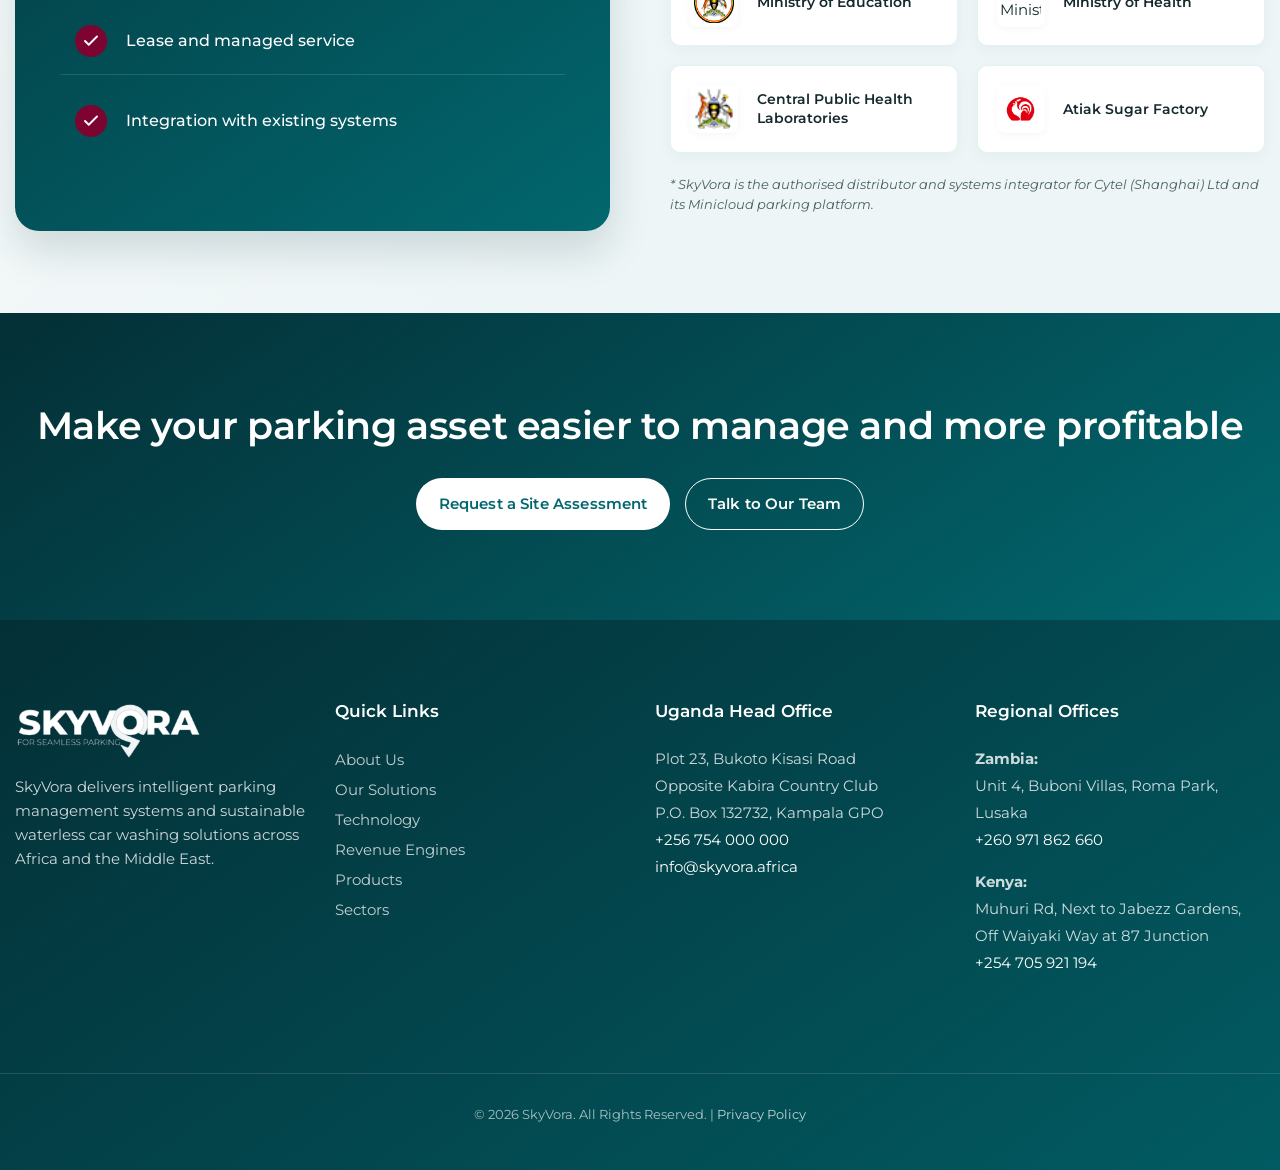
==== commit 8400ef5a: "Highlight two balanced business lines on About Us: Intelligent Parking & Waterless Car Washing" ====
--- a/index.html
+++ b/index.html
@@ -478,7 +478,7 @@
         <div class="container grid grid-4">
             <div class="footer-col brand-col">
                 <img src="assets/images/logo.png?v=3" alt="SkyVora" class="footer-logo">
-                <p style="margin-top: 1rem; color: rgba(255,255,255,0.8);">SkyVora designs, installs, operates and maintains intelligent parking and access-control systems across Africa and the Middle East.</p>
+                <p style="margin-top: 1rem; color: rgba(255,255,255,0.8);">SkyVora delivers intelligent parking management systems and sustainable waterless car washing solutions across Africa and the Middle East.</p>
             </div>
             <div class="footer-col">
                 <h4>Quick Links</h4>
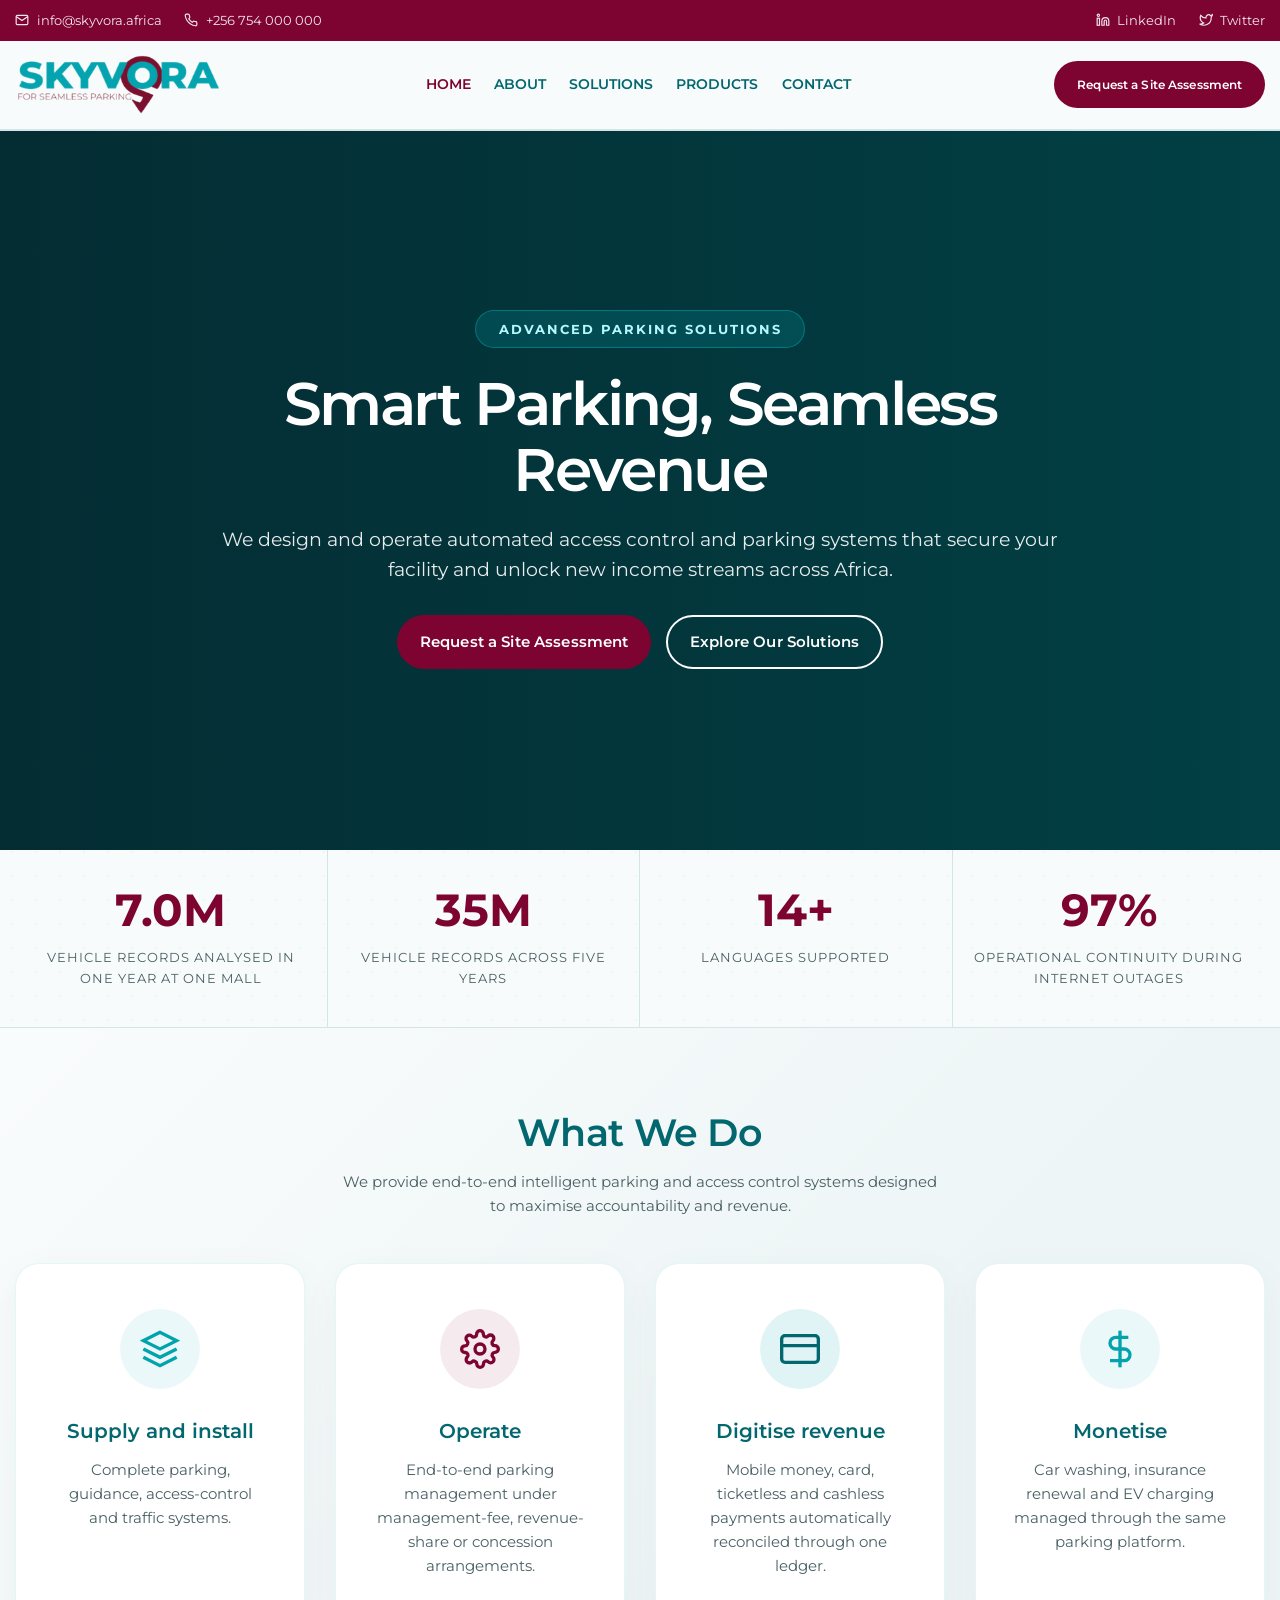
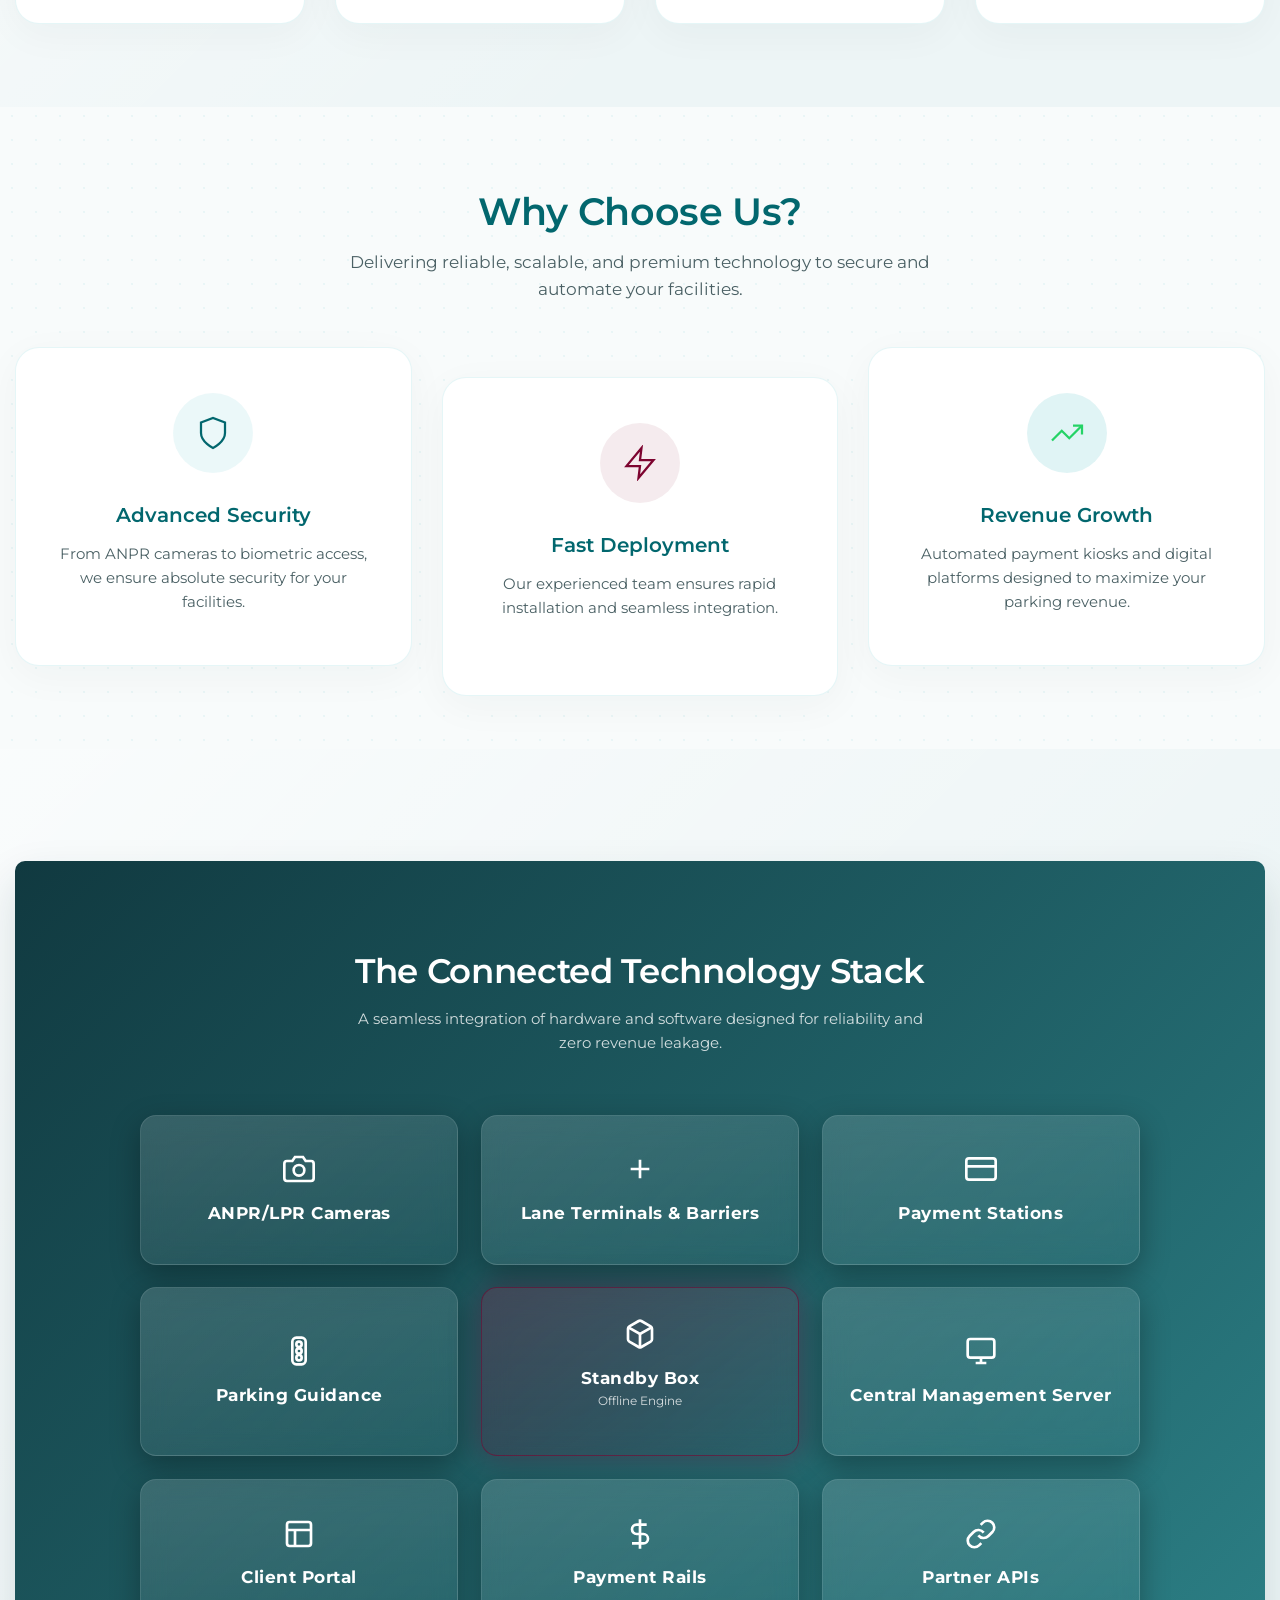
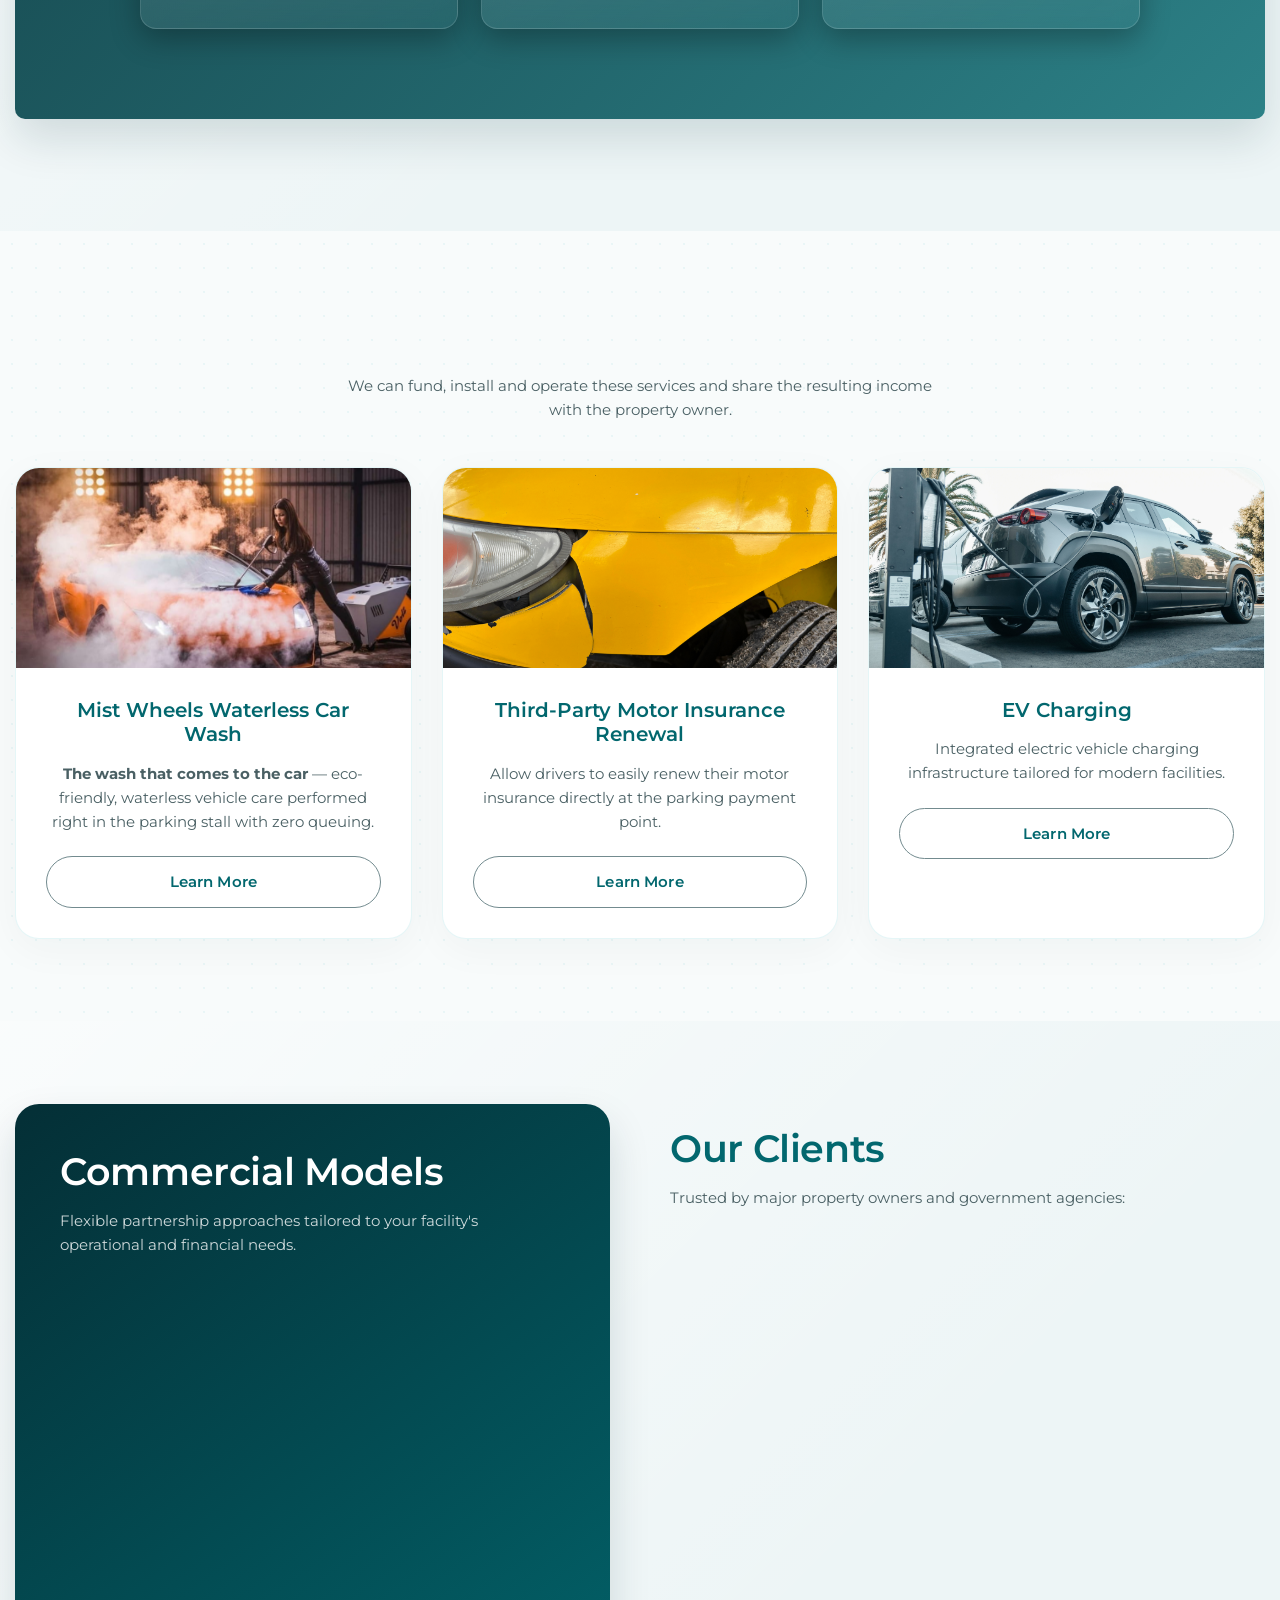
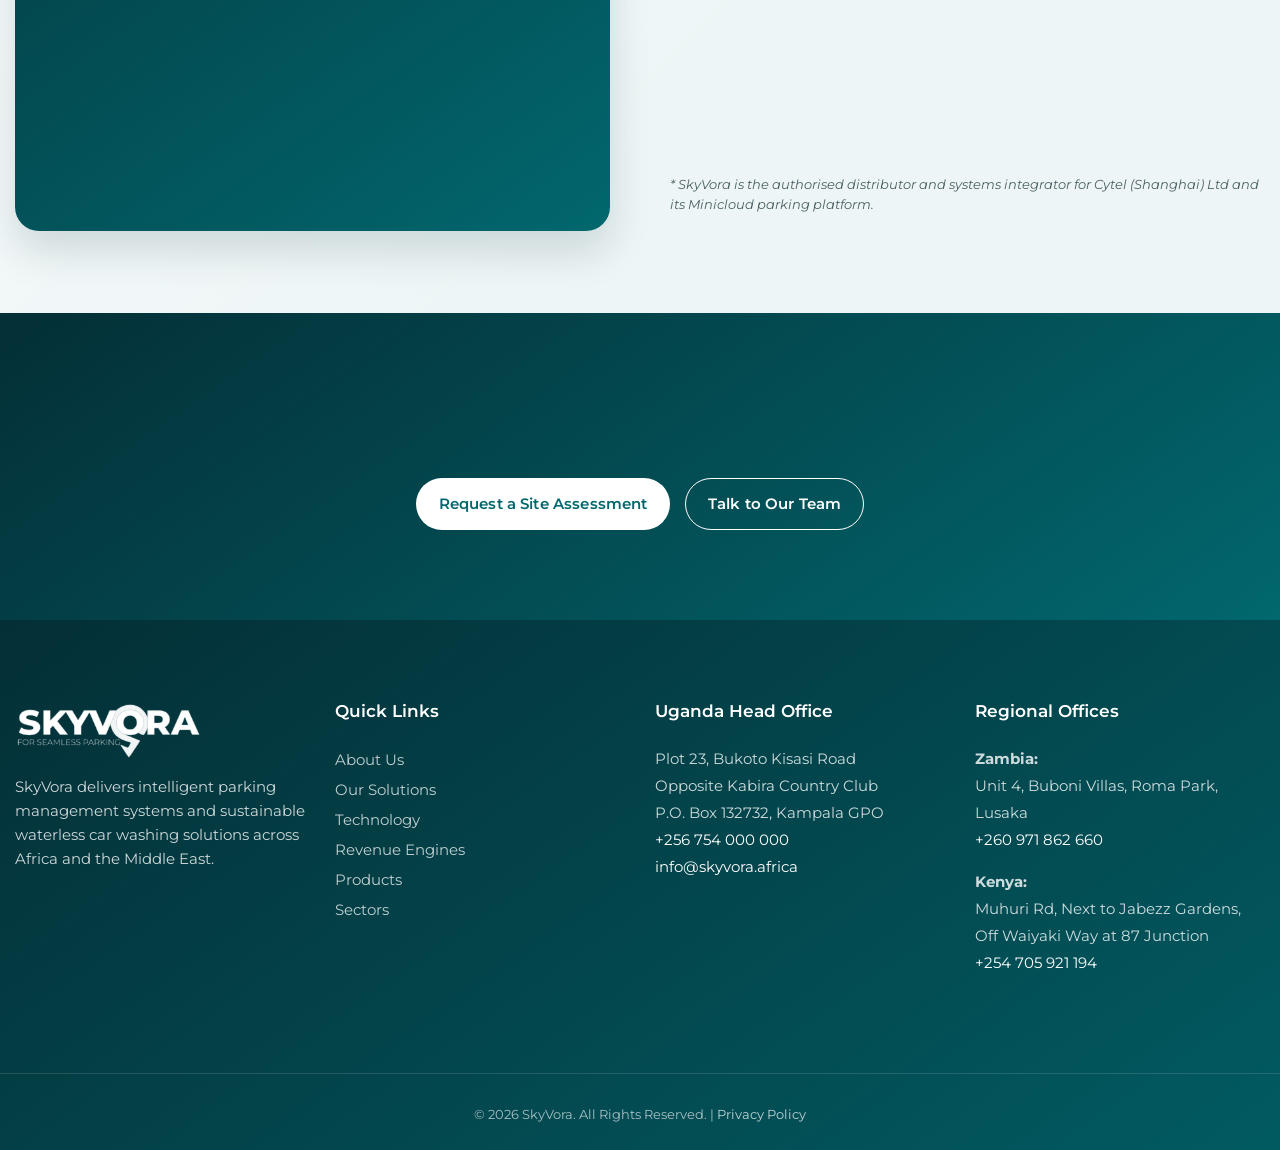
==== commit 5435e4bd: "Add 'the wash that comes to the car' and 'The one-line case' narrative for Mist Wheels" ====
--- a/index.html
+++ b/index.html
@@ -339,7 +339,7 @@
                     <img src="assets/images/car-wash.jpg" alt="Mist Wheels Waterless Car Wash" style="height: 200px; width: 100%; object-fit: cover;">
                     <div style="padding: 2rem;">
                         <h3 style="color: var(--color-primary); margin-top: 0;">Mist Wheels Waterless Car Wash</h3>
-                        <p>Eco-friendly, waterless car washing managed directly through the parking platform.</p>
+                        <p><strong>The wash that comes to the car</strong> &mdash; eco-friendly, waterless vehicle care performed right in the parking stall with zero queuing.</p>
                         <a href="revenue-engines.html" class="btn btn-secondary" style="margin-top: 1.5rem; width: 100%;">Learn More</a>
                     </div>
                 </div>
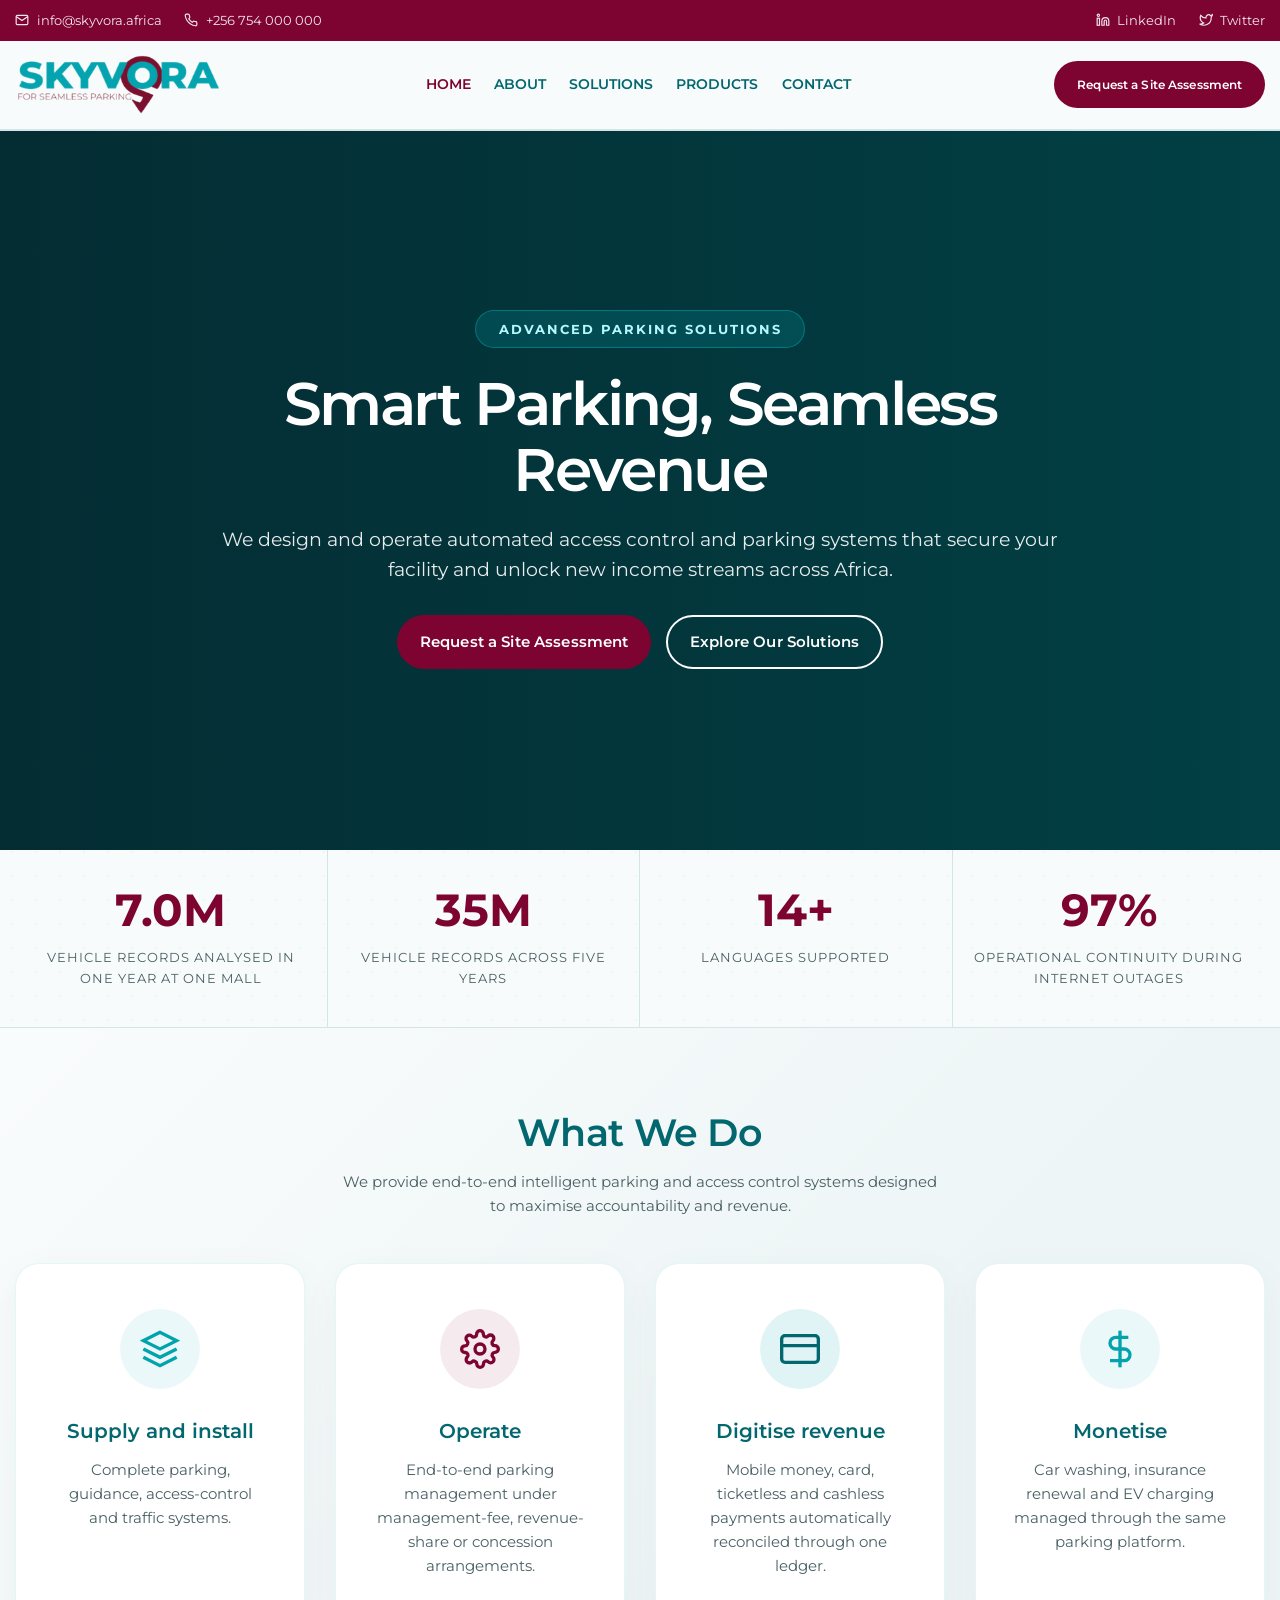
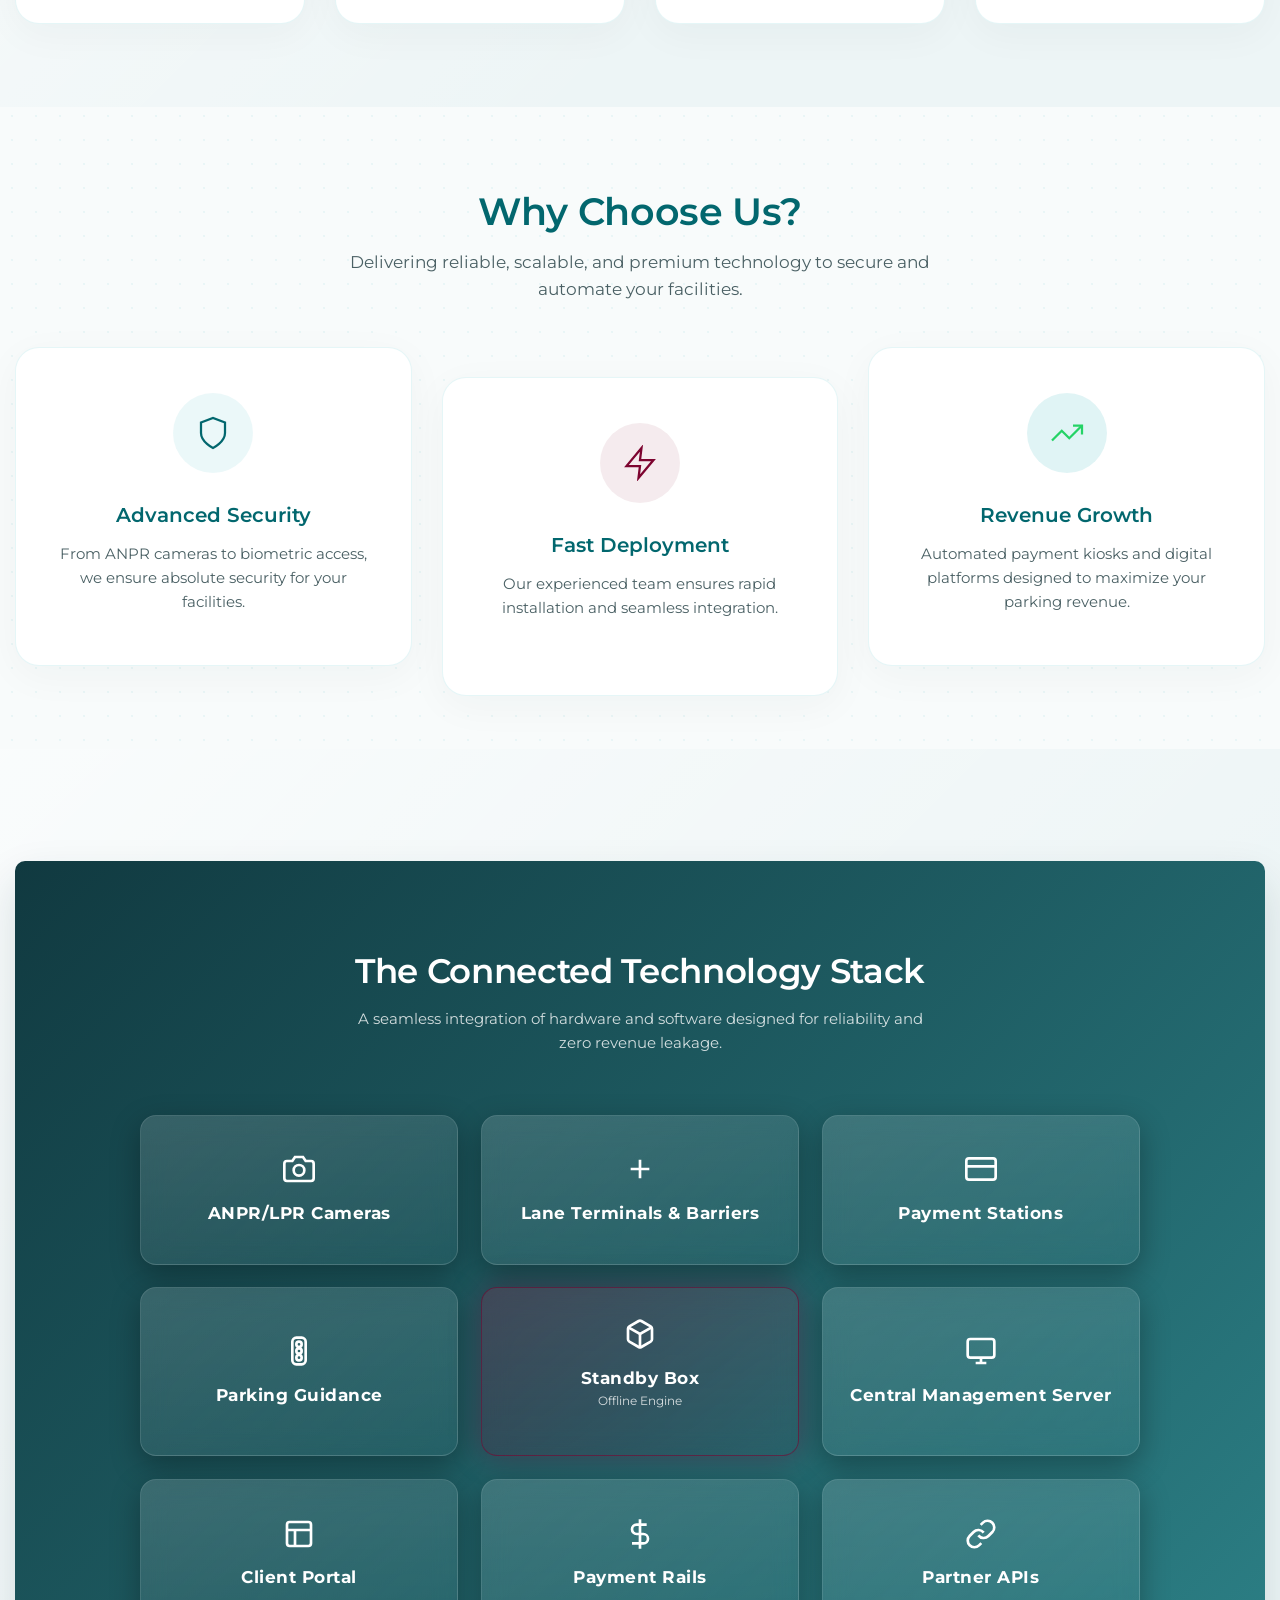
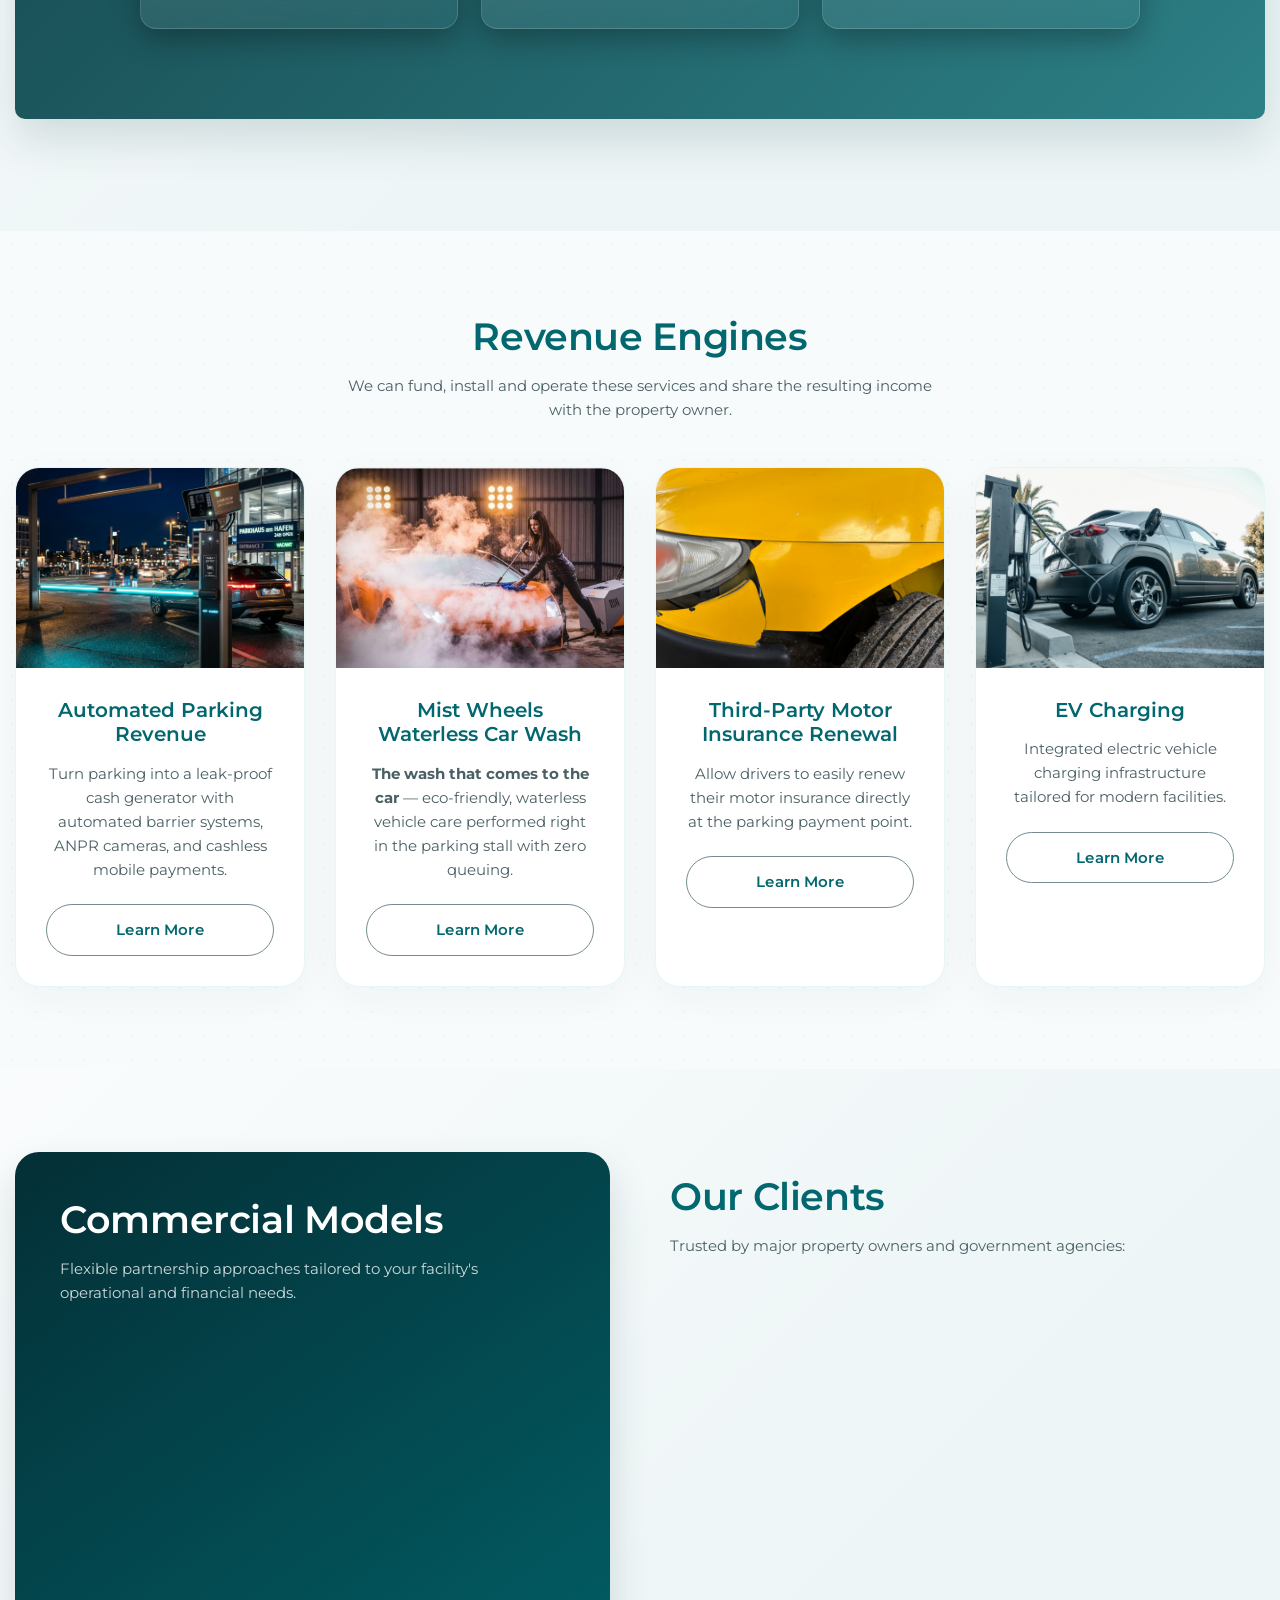
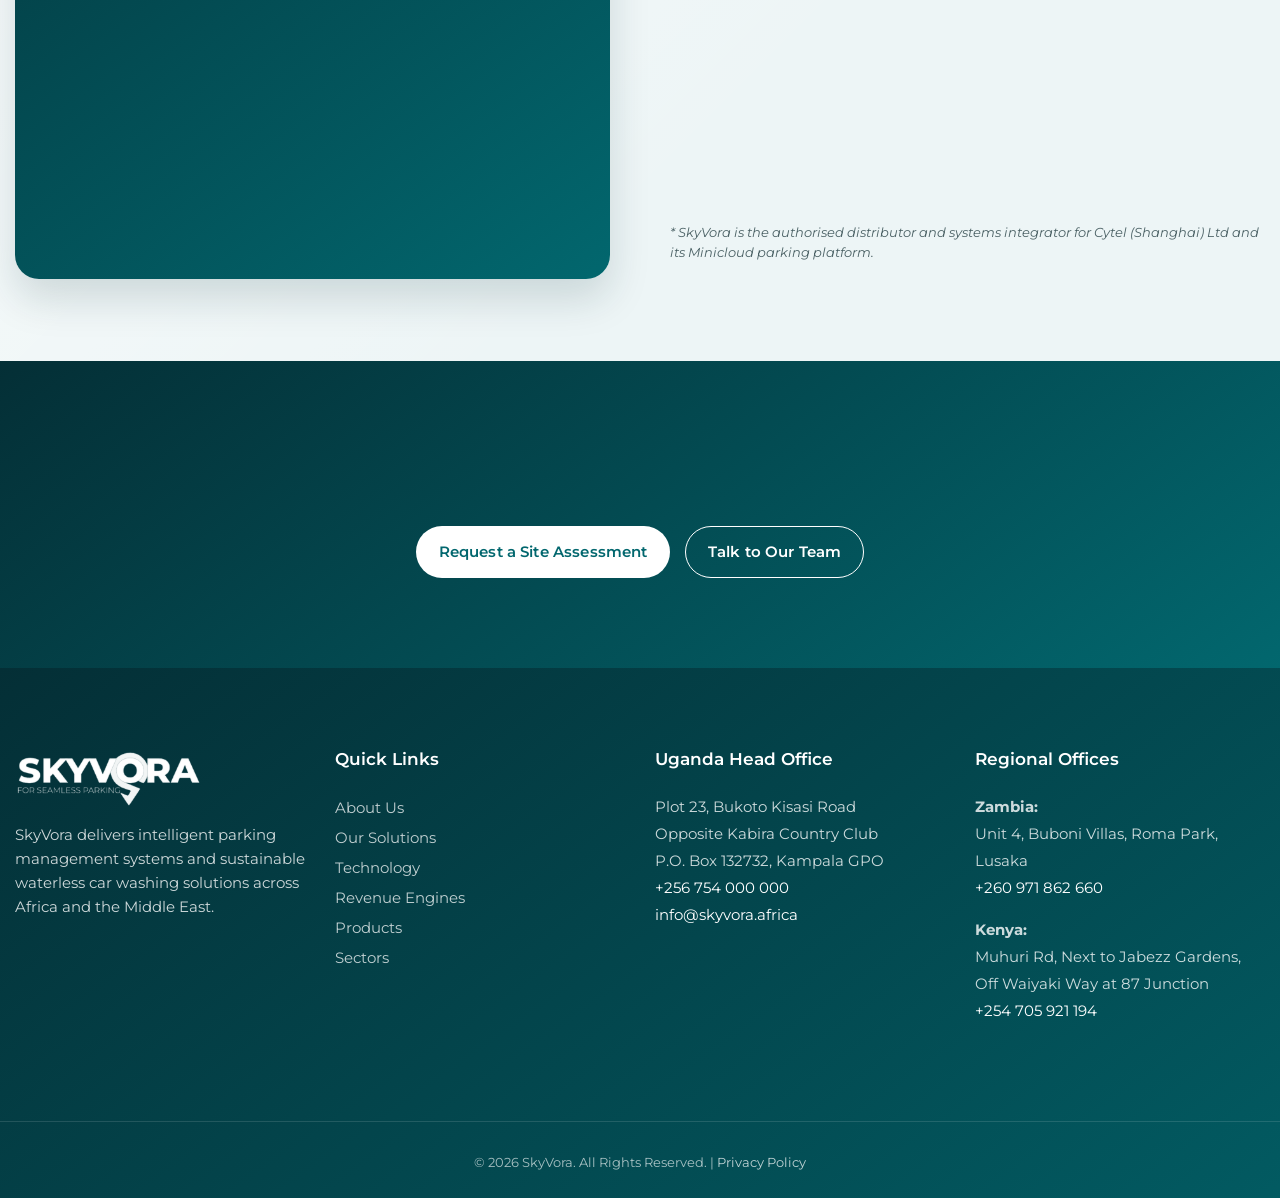
==== commit f4a1a31b: "Add Automated Parking Revenue & Yield Management as primary engine under revenue engines" ====
--- a/index.html
+++ b/index.html
@@ -334,29 +334,37 @@
                 <h2>Revenue Engines</h2>
                 <p style="color: var(--color-text-light); max-width: 600px; margin: 0 auto;">We can fund, install and operate these services and share the resulting income with the property owner.</p>
             </div>
-            <div class="grid grid-3">
+            <div class="grid grid-4">
                 <div class="feature-card reveal-on-scroll delay-100" style="padding: 0; overflow: hidden;">
+                    <img src="assets/images/barrier.jpg" alt="Automated Parking Revenue" style="height: 200px; width: 100%; object-fit: cover;">
+                    <div style="padding: 2rem;">
+                        <h3 style="color: var(--color-primary); margin-top: 0;">Automated Parking Revenue</h3>
+                        <p>Turn parking into a leak-proof cash generator with automated barrier systems, ANPR cameras, and cashless mobile payments.</p>
+                        <a href="revenue-engines.html#parking" class="btn btn-secondary" style="margin-top: 1.5rem; width: 100%;">Learn More</a>
+                    </div>
+                </div>
+                <div class="feature-card reveal-on-scroll delay-200" style="padding: 0; overflow: hidden;">
                     <img src="assets/images/car-wash.jpg" alt="Mist Wheels Waterless Car Wash" style="height: 200px; width: 100%; object-fit: cover;">
                     <div style="padding: 2rem;">
                         <h3 style="color: var(--color-primary); margin-top: 0;">Mist Wheels Waterless Car Wash</h3>
                         <p><strong>The wash that comes to the car</strong> &mdash; eco-friendly, waterless vehicle care performed right in the parking stall with zero queuing.</p>
-                        <a href="revenue-engines.html" class="btn btn-secondary" style="margin-top: 1.5rem; width: 100%;">Learn More</a>
-                    </div>
-                </div>
-                <div class="feature-card reveal-on-scroll delay-200" style="padding: 0; overflow: hidden;">
+                        <a href="revenue-engines.html#car-wash" class="btn btn-secondary" style="margin-top: 1.5rem; width: 100%;">Learn More</a>
+                    </div>
+                </div>
+                <div class="feature-card reveal-on-scroll delay-300" style="padding: 0; overflow: hidden;">
                     <img src="assets/images/insurance.jpg" alt="Third-Party Insurance" style="height: 200px; width: 100%; object-fit: cover;">
                     <div style="padding: 2rem;">
                         <h3 style="color: var(--color-primary); margin-top: 0;">Third-Party Motor Insurance Renewal</h3>
                         <p>Allow drivers to easily renew their motor insurance directly at the parking payment point.</p>
-                        <a href="revenue-engines.html" class="btn btn-secondary" style="margin-top: 1.5rem; width: 100%;">Learn More</a>
-                    </div>
-                </div>
-                <div class="feature-card reveal-on-scroll delay-300" style="padding: 0; overflow: hidden;">
+                        <a href="revenue-engines.html#insurance" class="btn btn-secondary" style="margin-top: 1.5rem; width: 100%;">Learn More</a>
+                    </div>
+                </div>
+                <div class="feature-card reveal-on-scroll delay-400" style="padding: 0; overflow: hidden;">
                     <img src="assets/images/ev.jpg" alt="EV Charging" style="height: 200px; width: 100%; object-fit: cover;">
                     <div style="padding: 2rem;">
                         <h3 style="color: var(--color-primary); margin-top: 0;">EV Charging</h3>
                         <p>Integrated electric vehicle charging infrastructure tailored for modern facilities.</p>
-                        <a href="revenue-engines.html" class="btn btn-secondary" style="margin-top: 1.5rem; width: 100%;">Learn More</a>
+                        <a href="revenue-engines.html#ev-charging" class="btn btn-secondary" style="margin-top: 1.5rem; width: 100%;">Learn More</a>
                     </div>
                 </div>
             </div>
